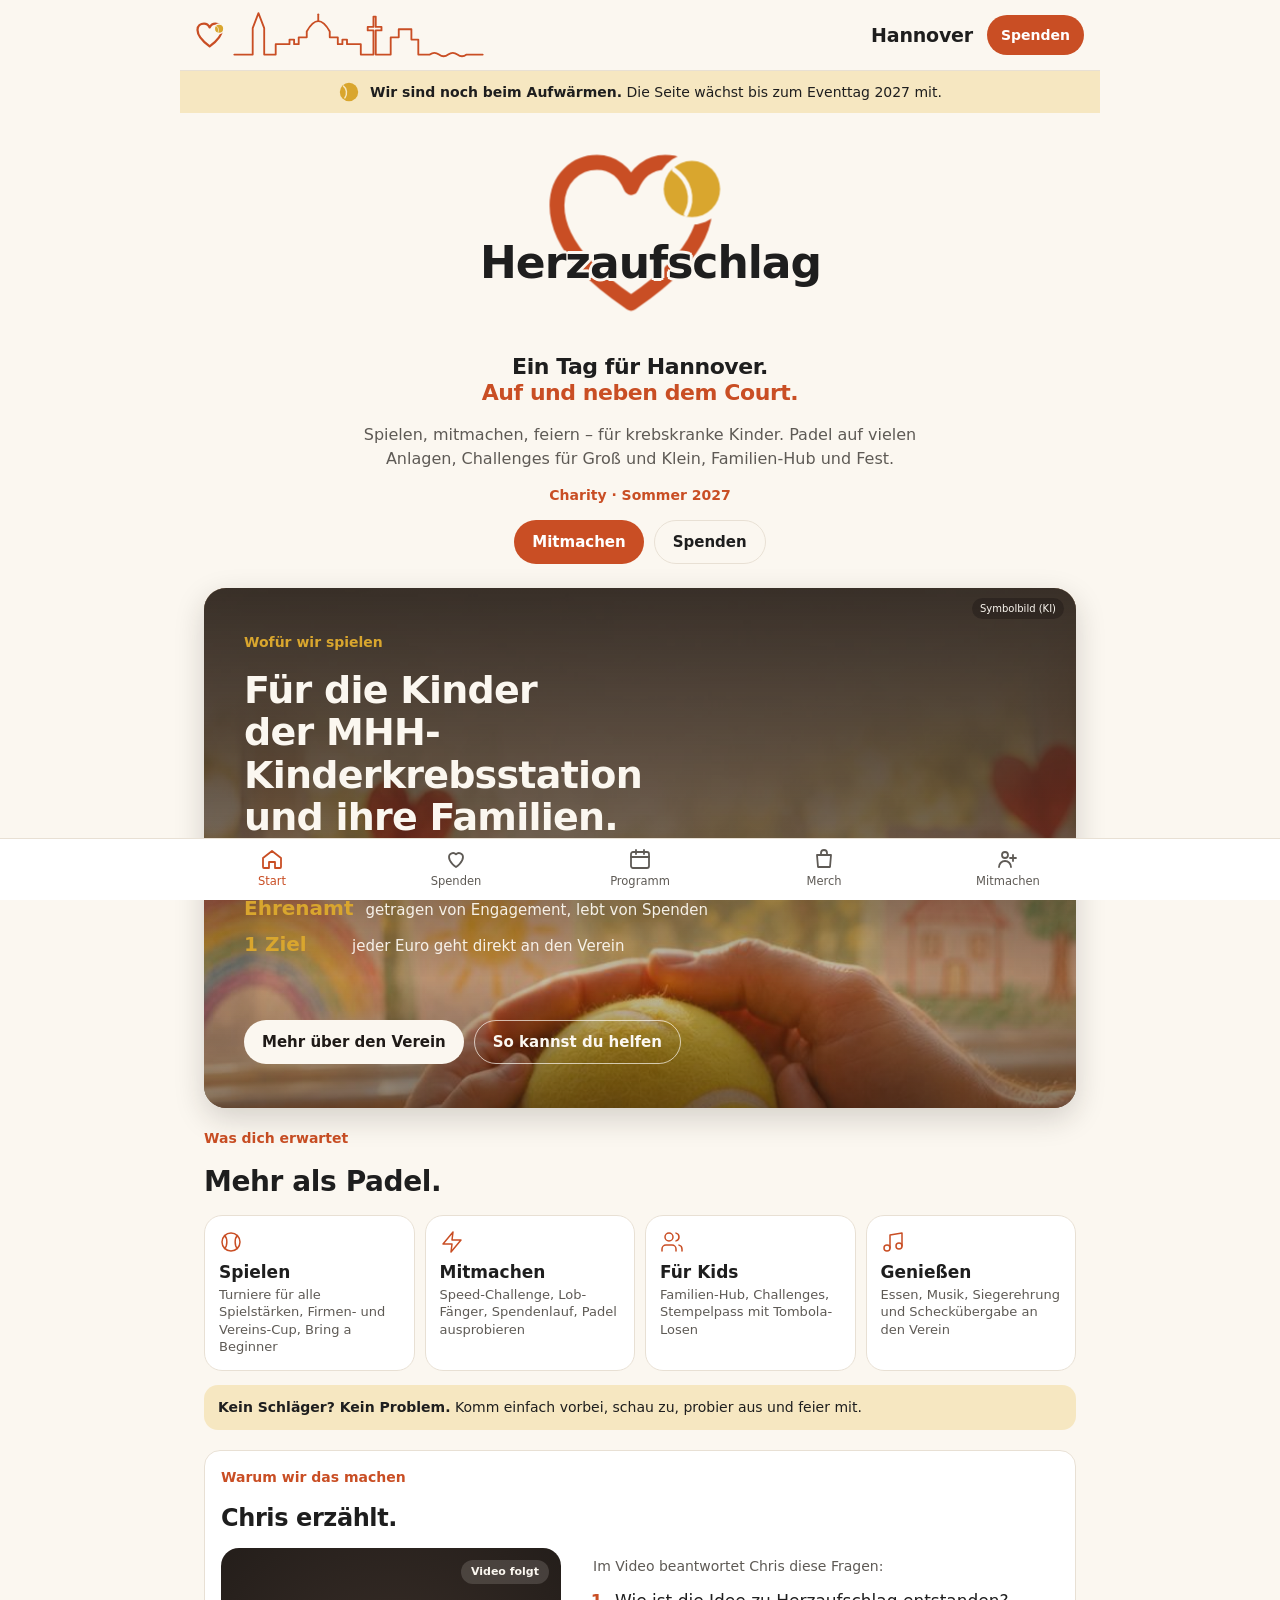
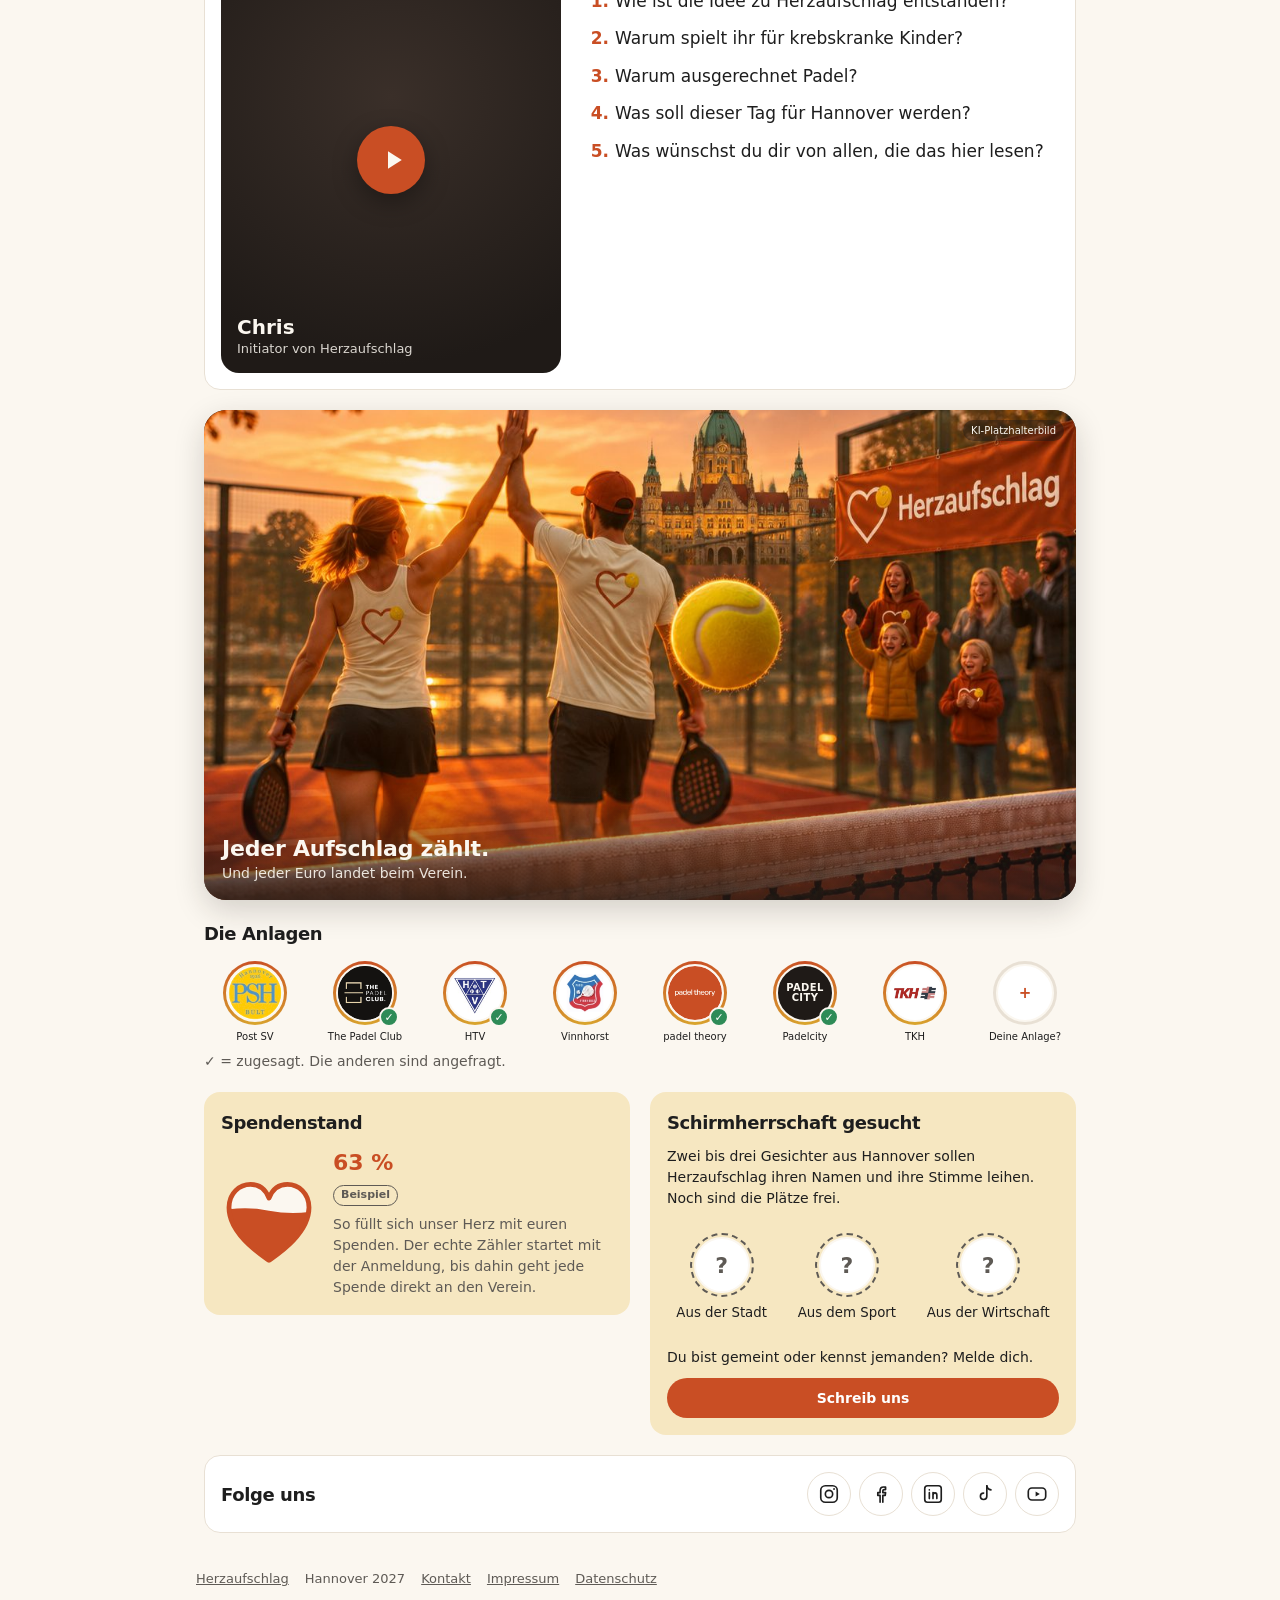
==== hannover/index.html @ 245aab9e "Design-Feinschliff: Icons statt Emojis, ruhigere Bewegung, Schrift - Emojis in Karten, Listen, Chall" ====
<!DOCTYPE html>
<html lang="de">
<head>
<meta charset="utf-8">
<meta name="robots" content="noindex, nofollow">
<meta name="viewport" content="width=device-width, initial-scale=1">
<title>Herzaufschlag Hannover 2027</title>
<meta name="description" content="Herzaufschlag: Ein Tag für Hannover. Auf und neben dem Court. Spielen, mitmachen, feiern für den Verein für krebskranke Kinder Hannover.">
<link rel="icon" href="../assets/logo.svg" type="image/svg+xml">
<link rel="manifest" href="/manifest.json">
<link rel="apple-touch-icon" href="/assets/icons/apple-touch-icon.png">
<meta name="theme-color" content="#C94E24">
<meta name="apple-mobile-web-app-capable" content="yes">
<meta name="mobile-web-app-capable" content="yes">
<meta name="apple-mobile-web-app-title" content="Herzaufschlag">
<meta name="apple-mobile-web-app-status-bar-style" content="default">
<meta property="og:type" content="website">
<meta property="og:site_name" content="Herzaufschlag">
<meta property="og:title" content="Herzaufschlag Hannover 2027">
<meta property="og:description" content="Ein Tag für Hannover. Auf und neben dem Court. Padel, Mitmach-Challenges, Familienprogramm und Fest für den Verein für krebskranke Kinder Hannover.">
<meta property="og:url" content="http://herzaufschlag.de/hannover/">
<meta property="og:image" content="http://herzaufschlag.de/assets/og-image.png">
<meta property="og:image:width" content="1200">
<meta property="og:image:height" content="630">
<meta property="og:locale" content="de_DE">
<meta name="twitter:card" content="summary_large_image">
<link rel="stylesheet" href="../assets/style.css?v=202611151402">
</head>
<body>
<svg width="0" height="0" style="position:absolute" aria-hidden="true"><defs><symbol id="i-ball" viewBox="0 0 24 24" fill="none" stroke="currentColor" stroke-width="1.5" stroke-linecap="round" stroke-linejoin="round"><circle cx="12" cy="12" r="9"/><path d="M5.6 5.6c3 2.6 3 10.2 0 12.8M18.4 5.6c-3 2.6-3 10.2 0 12.8"/></symbol><symbol id="i-zap" viewBox="0 0 24 24" fill="none" stroke="currentColor" stroke-width="1.5" stroke-linecap="round" stroke-linejoin="round"><path d="M13 2 3 14h9l-1 8 10-12h-9l1-8z"/></symbol><symbol id="i-users" viewBox="0 0 24 24" fill="none" stroke="currentColor" stroke-width="1.5" stroke-linecap="round" stroke-linejoin="round"><path d="M16 21v-2a4 4 0 0 0-4-4H6a4 4 0 0 0-4 4v2"/><circle cx="9" cy="7" r="4"/><path d="M22 21v-2a4 4 0 0 0-3-3.87M16 3.13a4 4 0 0 1 0 7.75"/></symbol><symbol id="i-music" viewBox="0 0 24 24" fill="none" stroke="currentColor" stroke-width="1.5" stroke-linecap="round" stroke-linejoin="round"><path d="M9 18V5l12-2v13"/><circle cx="6" cy="18" r="3"/><circle cx="18" cy="16" r="3"/></symbol><symbol id="i-heart" viewBox="0 0 24 24" fill="none" stroke="currentColor" stroke-width="1.5" stroke-linecap="round" stroke-linejoin="round"><path d="M19 14c1.49-1.46 3-3.21 3-5.5A5.5 5.5 0 0 0 16.5 3c-1.76 0-3 .5-4.5 2-1.5-1.5-2.74-2-4.5-2A5.5 5.5 0 0 0 2 8.5c0 2.3 1.5 4.05 3 5.5l7 7Z"/></symbol><symbol id="i-trophy" viewBox="0 0 24 24" fill="none" stroke="currentColor" stroke-width="1.5" stroke-linecap="round" stroke-linejoin="round"><path d="M6 9H4.5a2.5 2.5 0 0 1 0-5H6M18 9h1.5a2.5 2.5 0 0 0 0-5H18M4 22h16M10 14.66V17c0 .55-.47.98-.97 1.21C7.85 18.75 7 20.24 7 22M14 14.66V17c0 .55.47.98.97 1.21C16.15 18.75 17 20.24 17 22M18 2H6v7a6 6 0 0 0 12 0V2Z"/></symbol><symbol id="i-activity" viewBox="0 0 24 24" fill="none" stroke="currentColor" stroke-width="1.5" stroke-linecap="round" stroke-linejoin="round"><path d="M22 12h-4l-3 9L9 3l-3 9H2"/></symbol><symbol id="i-home" viewBox="0 0 24 24" fill="none" stroke="currentColor" stroke-width="1.5" stroke-linecap="round" stroke-linejoin="round"><path d="M3 9l9-7 9 7v11a2 2 0 0 1-2 2H5a2 2 0 0 1-2-2z"/><path d="M9 22V12h6v10"/></symbol><symbol id="i-gift" viewBox="0 0 24 24" fill="none" stroke="currentColor" stroke-width="1.5" stroke-linecap="round" stroke-linejoin="round"><rect x="3" y="8" width="18" height="4" rx="1"/><path d="M12 8v13M19 12v7a2 2 0 0 1-2 2H7a2 2 0 0 1-2-2v-7M7.5 8a2.5 2.5 0 0 1 0-5C10 3 12 8 12 8s2-5 4.5-5a2.5 2.5 0 0 1 0 5"/></symbol><symbol id="i-megaphone" viewBox="0 0 24 24" fill="none" stroke="currentColor" stroke-width="1.5" stroke-linecap="round" stroke-linejoin="round"><path d="m3 11 18-5v12L3 14v-3z"/><path d="M11.6 16.8a3 3 0 1 1-5.8-1.6"/></symbol><symbol id="i-egg" viewBox="0 0 24 24" fill="none" stroke="currentColor" stroke-width="1.5" stroke-linecap="round" stroke-linejoin="round"><path d="M12 22c6.23-.05 7.87-5.57 7.5-10-.36-4.34-3.95-9.96-7.5-10-3.55.04-7.14 5.66-7.5 10-.37 4.43 1.27 9.95 7.5 10z"/></symbol><symbol id="i-wall" viewBox="0 0 24 24" fill="none" stroke="currentColor" stroke-width="1.5" stroke-linecap="round" stroke-linejoin="round"><rect x="3" y="4" width="18" height="16" rx="2"/><path d="M3 9.33h18M3 14.67h18M9 4v5.33M15 9.33v5.34M9 14.67V20"/></symbol><symbol id="i-target" viewBox="0 0 24 24" fill="none" stroke="currentColor" stroke-width="1.5" stroke-linecap="round" stroke-linejoin="round"><circle cx="12" cy="12" r="9"/><circle cx="12" cy="12" r="5"/><circle cx="12" cy="12" r="1"/></symbol><symbol id="i-can" viewBox="0 0 24 24" fill="none" stroke="currentColor" stroke-width="1.5" stroke-linecap="round" stroke-linejoin="round"><ellipse cx="12" cy="5" rx="7" ry="2.5"/><path d="M5 5v14c0 1.38 3.13 2.5 7 2.5s7-1.12 7-2.5V5"/></symbol><symbol id="i-timer" viewBox="0 0 24 24" fill="none" stroke="currentColor" stroke-width="1.5" stroke-linecap="round" stroke-linejoin="round"><path d="M10 2h4M12 14l3-3"/><circle cx="12" cy="14" r="8"/></symbol><symbol id="i-pencil" viewBox="0 0 24 24" fill="none" stroke="currentColor" stroke-width="1.5" stroke-linecap="round" stroke-linejoin="round"><path d="M17 3a2.85 2.83 0 1 1 4 4L7.5 20.5 2 22l1.5-5.5Z"/></symbol></defs></svg>
<div class="app with-tabs">
  <header class="top">
    <a class="brand city-a" href="../" aria-label="Hannover, alle Städte"><img src="../assets/logo.svg" width="30" height="27" alt=""><svg class="skyline" viewBox="0 0 220 40" aria-hidden="true"><path class="sk-line" pathLength="1" d="M2 37 H18 V14 L23 1 L28 14 V37 H38 V28 H50 V24 H54 V28 H58 V22 H65 V17 Q75 -1 85 17 V22 H92 V28 H96 V24 H100 V28 H112 V37 H123 V16 H118 V13 H123 V4 H125 V13 H130 V16 H125 V37 H138 V22 H145 V15 H156 V24 H162 V37 H172 Q176 34 180 37 T188 37 T196 37 T204 37 H218"/><path class="sk-line sk-lantern" pathLength="1" d="M75 8 V2"/></svg></a>
    <span class="city-name" aria-hidden="true">Hannover</span>
    <a class="btn btn-primary btn-sm" href="#spenden">Spenden</a>
  </header>
  <div class="notice" role="status">
    <svg viewBox="0 0 24 24" aria-hidden="true"><circle cx="12" cy="12" r="10" fill="var(--gold)"/><path d="M6 5.5c3.5 2.5 4.5 8.5 1.5 13" fill="none" stroke="var(--gold-soft)" stroke-width="1.6" stroke-linecap="round"/></svg>
    <span><b>Wir sind noch beim Aufwärmen.</b> Die Seite wächst bis zum Eventtag 2027 mit.</span>
  </div>

  <main>
    <!-- START -->
    <section class="view" id="view-start" aria-labelledby="h-start">
      <div class="hero">
        <div class="logo" role="img" aria-label="Herzaufschlag Logo">
          <svg width="150" height="132" viewBox="0 0 132 116" aria-hidden="true" class="mark"><defs><mask id="hah" maskUnits="userSpaceOnUse" x="-20" y="-20" width="180" height="160"><rect x="-20" y="-20" width="180" height="160" fill="white"/><circle cx="101" cy="27" r="24" fill="black"/></mask><mask id="hab" maskUnits="userSpaceOnUse" x="-20" y="-20" width="180" height="160"><rect x="-20" y="-20" width="180" height="160" fill="white"/><path d="M89 14 C 99 21, 103 33, 97 44" fill="none" stroke="black" stroke-width="3" stroke-linecap="round"/></mask></defs><g class="hz-heart"><path d="M60 104 C 47 95, 10 70, 10 38 C 10 20, 23 9, 37 9 C 48 9, 56 16, 60 26 C 64 16, 72 9, 83 9 C 97 9, 110 20, 110 38 C 110 70, 73 95, 60 104 Z" fill="none" stroke="var(--heart)" stroke-width="10" stroke-linejoin="round" mask="url(#hah)"/></g><g class="hz-ball"><circle cx="101" cy="27" r="19" fill="var(--gold)" mask="url(#hab)"/></g></svg>
          <h1 class="word" id="h-start">Herzaufschlag</h1>
        </div>
        <p class="claim">Ein Tag für Hannover.<br><span>Auf und neben dem Court.</span></p>
        <p class="muted">Spielen, mitmachen, feiern – für krebskranke Kinder. Padel auf vielen Anlagen, Challenges für Groß und Klein, Familien-Hub und Fest.</p>
        <p class="tagline">Charity · Sommer 2027</p>
        <div class="actions">
          <a class="btn btn-primary" href="#mitmachen">Mitmachen</a>
          <a class="btn btn-ghost" href="#spenden">Spenden</a>
        </div>
      </div>

      <section class="mission zoom-photo" aria-labelledby="h-mission">
        <div class="zoom-frame"><img src="../assets/hero/mission.jpg" alt="" loading="lazy" decoding="async"></div>
        <div class="mission-in">
          <p class="eyebrow">Wofür wir spielen</p>
          <h2 id="h-mission">Für die Kinder der MHH-Kinderkrebsstation und ihre Familien.</h2>
          <ul class="mission-facts">
            <li><b>1984</b><span>von betroffenen Eltern gegründet</span></li>
            <li><b>Ehrenamt</b><span>getragen von Engagement, lebt von Spenden</span></li>
            <li><b>1 Ziel</b><span>jeder Euro geht direkt an den Verein</span></li>
          </ul>
          <div class="actions left">
            <a class="btn btn-light" href="#partner">Mehr über den Verein</a>
            <a class="btn btn-outline-light" href="#spenden">So kannst du helfen</a>
          </div>
        </div>
        <small class="ki-hint">Symbolbild (KI)</small>
      </section>

      <section class="pillars" aria-labelledby="h-pillars">
        <p class="eyebrow">Was dich erwartet</p>
        <h2 id="h-pillars">Mehr als Padel.</h2>
        <div class="pillar-grid">
          <a class="pillar" href="#programm"><span class="p-ico"><svg class="ico" aria-hidden="true"><use href="#i-ball"/></svg></span><b>Spielen</b><small>Turniere für alle Spielstärken, Firmen- und Vereins-Cup, Bring a Beginner</small></a>
          <a class="pillar" href="#programm"><span class="p-ico"><svg class="ico" aria-hidden="true"><use href="#i-zap"/></svg></span><b>Mitmachen</b><small>Speed-Challenge, Lob-Fänger, Spendenlauf, Padel ausprobieren</small></a>
          <a class="pillar" href="#programm"><span class="p-ico"><svg class="ico" aria-hidden="true"><use href="#i-users"/></svg></span><b>Für Kids</b><small>Familien-Hub, Challenges, Stempelpass mit Tombola-Losen</small></a>
          <a class="pillar" href="#programm"><span class="p-ico"><svg class="ico" aria-hidden="true"><use href="#i-music"/></svg></span><b>Genießen</b><small>Essen, Musik, Siegerehrung und Scheckübergabe an den Verein</small></a>
        </div>
        <p class="no-racket"><b>Kein Schläger? Kein Problem.</b> Komm einfach vorbei, schau zu, probier aus und feier mit.</p>
      </section>

      <section class="interview card wide" aria-labelledby="h-why">
        <p class="eyebrow">Warum wir das machen</p>
        <h2 id="h-why">Chris erzählt.</h2>
        <div class="iv-video" role="img" aria-label="Video folgt">
          <span class="iv-play" aria-hidden="true"><svg viewBox="0 0 24 24"><path d="M8 5v14l11-7z" fill="currentColor"/></svg></span>
          <span class="iv-soon">Video folgt</span>
          <span class="iv-name"><b>Chris</b><small>Initiator von Herzaufschlag</small></span>
        </div>
        <p class="small muted">Im Video beantwortet Chris diese Fragen:</p>
        <ol class="iv-q">
          <li>Wie ist die Idee zu Herzaufschlag entstanden?</li>
          <li>Warum spielt ihr für krebskranke Kinder?</li>
          <li>Warum ausgerechnet Padel?</li>
          <li>Was soll dieser Tag für Hannover werden?</li>
          <li>Was wünschst du dir von allen, die das hier lesen?</li>
        </ol>
      </section>

      <figure class="zoom-photo" aria-label="Stimmungsbild Padel bei Sonnenuntergang">
        <div class="zoom-frame"><img src="../assets/hero/court-v2.jpg" alt="Zwei Padel-Spieler in Herzaufschlag-Shirts klatschen sich vor dem Neuen Rathaus ab, Familien jubeln am Herzaufschlag-Banner" width="1168" height="880" loading="lazy" decoding="async"></div>
        <figcaption><b>Jeder Aufschlag zählt.</b><span>Und jeder Euro landet beim Verein.</span></figcaption>
        <small class="ki-hint">KI-Platzhalterbild</small>
      </figure>

      <div>
        <h3 style="margin-bottom:10px">Die Anlagen</h3>
        <div class="stories" aria-label="Anlagen">
          <a class="story" href="#programm"><span class="ring"><span class="logo-in"><img src="../assets/partner/post-sv.png" alt="Post SV"></span></span><small>Post SV</small></a>
          <a class="story ok" href="#programm"><span class="ring"><span class="logo-in dark"><img src="../assets/partner/the-padel-club-rund.png" alt="The Padel Club"></span><span class="ok-badge" aria-label="zugesagt">✓</span></span><small>The Padel Club</small></a>
          <a class="story ok" href="#programm"><span class="ring"><span class="logo-in"><img src="../assets/partner/htv-rund.png" alt="HTV"></span><span class="ok-badge" aria-label="zugesagt">✓</span></span><small>HTV</small></a>
          <a class="story" href="#programm"><span class="ring"><span class="logo-in"><img src="../assets/partner/padel-vinnhorst-rund.png" alt="Padel Vinnhorst"></span></span><small>Vinnhorst</small></a>
          <a class="story ok" href="#programm"><span class="ring"><span class="logo-in"><img src="../assets/partner/padel-theory-rund.png" alt="padel theory"></span><span class="ok-badge" aria-label="zugesagt">✓</span></span><small>padel theory</small></a>
          <a class="story ok" href="#programm"><span class="ring"><span class="logo-in pc"><span>Padel<br>city</span></span><span class="ok-badge" aria-label="zugesagt">✓</span></span><small>Padelcity</small></a>
          <a class="story" href="#programm"><span class="ring"><span class="logo-in"><img src="../assets/partner/tkh-rund.png" alt="TKH"></span></span><small>TKH</small></a>
          <a class="story" href="#mitmachen"><span class="ring add"><span>+</span></span><small>Deine Anlage?</small></a>
        </div>
        <p class="small muted">✓ = zugesagt. Die anderen sind angefragt.</p>
      </div>

      <div class="card gold">
        <h3>Spendenstand</h3>
        <div class="barometer" id="spendenherz" data-pct="0" data-preview="true">
          <svg viewBox="0 0 120 112" aria-hidden="true"><defs><clipPath id="bmclip"><path d="M60 104 C 47 95, 10 70, 10 38 C 10 20, 23 9, 37 9 C 48 9, 56 16, 60 26 C 64 16, 72 9, 83 9 C 97 9, 110 20, 110 38 C 110 70, 73 95, 60 104 Z"/></clipPath></defs>
            <g clip-path="url(#bmclip)"><rect class="bm-bg" x="0" y="0" width="120" height="112"/><g class="bm-liquid" transform="translate(0,118)"><path class="bm-wave" d="M-120 6 Q -90 0 -60 6 T 0 6 T 60 6 T 120 6 T 180 6 T 240 6 V 140 H -120 Z"/></g></g>
            <path d="M60 104 C 47 95, 10 70, 10 38 C 10 20, 23 9, 37 9 C 48 9, 56 16, 60 26 C 64 16, 72 9, 83 9 C 97 9, 110 20, 110 38 C 110 70, 73 95, 60 104 Z" fill="none" stroke="var(--heart)" stroke-width="6" stroke-linejoin="round"/></svg>
          <div class="bm-text"><b class="bm-pct">Vorschau</b><small class="bm-tag">Beispiel</small><span class="small muted">So füllt sich unser Herz mit euren Spenden. Der echte Zähler startet mit der Anmeldung, bis dahin geht jede Spende direkt an den Verein.</span></div>
        </div>
      </div>

      <div class="card gold patrons">
        <h3>Schirmherrschaft gesucht</h3>
        <p class="small">Zwei bis drei Gesichter aus Hannover sollen Herzaufschlag ihren Namen und ihre Stimme leihen. Noch sind die Plätze frei.</p>
        <div class="patron-row">
          <div class="patron"><span class="ring"><span>?</span></span><small>Aus der Stadt</small></div>
          <div class="patron"><span class="ring"><span>?</span></span><small>Aus dem Sport</small></div>
          <div class="patron"><span class="ring"><span>?</span></span><small>Aus der Wirtschaft</small></div>
        </div>
        <p class="small">Du bist gemeint oder kennst jemanden? Melde dich.</p>
        <a class="btn btn-primary btn-sm" href="mailto:info@herzaufschlag.de?subject=Schirmherrschaft%20Herzaufschlag">Schreib uns</a>
      </div>

      <div class="card wide follow">
        <h3>Folge uns</h3>
        <div class="social icons"><a href="#" data-soon="Instagram" aria-label="Instagram (folgt)" title="Instagram – folgt bald"><svg viewBox="0 0 24 24" fill="none" stroke="currentColor" stroke-width="1.8" stroke-linecap="round" stroke-linejoin="round" aria-hidden="true"><rect x="3" y="3" width="18" height="18" rx="5"/><circle cx="12" cy="12" r="4"/><circle cx="17.5" cy="6.5" r="1" fill="currentColor" stroke="none"/></svg></a><a href="#" data-soon="Facebook" aria-label="Facebook (folgt)" title="Facebook – folgt bald"><svg viewBox="0 0 24 24" fill="none" stroke="currentColor" stroke-width="1.8" stroke-linecap="round" stroke-linejoin="round" aria-hidden="true"><path d="M14 21v-7.5h2.6l.4-3H14V8.7c0-.9.3-1.5 1.6-1.5H17V4.5c-.3 0-1.2-.1-2.3-.1-2.3 0-3.7 1.4-3.7 3.9v2.2H8.5v3H11V21"/></svg></a><a href="#" data-soon="LinkedIn" aria-label="LinkedIn (folgt)" title="LinkedIn – folgt bald"><svg viewBox="0 0 24 24" fill="none" stroke="currentColor" stroke-width="1.8" stroke-linecap="round" stroke-linejoin="round" aria-hidden="true"><rect x="3" y="3" width="18" height="18" rx="3"/><path d="M8 10.5V17M8 7.5v.01M12 17v-3.6c0-1.7 1-2.6 2.2-2.6s2 .9 2 2.6V17M12 10.5V17"/></svg></a><a href="#" data-soon="TikTok" aria-label="TikTok (folgt)" title="TikTok – folgt bald"><svg viewBox="0 0 24 24" fill="none" stroke="currentColor" stroke-width="1.8" stroke-linecap="round" stroke-linejoin="round" aria-hidden="true"><path d="M14 3v11.5a3.5 3.5 0 1 1-3.5-3.5"/><path d="M14 3c.4 2.6 2 4.2 4.5 4.5"/></svg></a><a href="#" data-soon="YouTube" aria-label="YouTube (folgt)" title="YouTube – folgt bald"><svg viewBox="0 0 24 24" fill="none" stroke="currentColor" stroke-width="1.8" stroke-linecap="round" stroke-linejoin="round" aria-hidden="true"><rect x="2.5" y="5.5" width="19" height="13" rx="4"/><path d="M10.5 9.3v5.4l4.6-2.7z" fill="currentColor" stroke="none"/></svg></a></div>
      </div>
    </section>

    <!-- SPENDEN -->
    <section class="view" id="view-spenden" aria-labelledby="h-spenden">
      <h2 id="h-spenden">Spenden</h2>
      <div class="card accent">
        <h3>Direkt an den Verein</h3>
        <p>Deine Spende geht ohne Umweg an den Verein für krebskranke Kinder Hannover. Die Spendenquittung stellt der Verein aus.</p>
        <div class="amounts" role="group" aria-label="Betrag wählen">
          <button type="button" class="amt" aria-pressed="false">10 €</button>
          <button type="button" class="amt" aria-pressed="true">20 €</button>
          <button type="button" class="amt" aria-pressed="false">50 €</button>
          <button type="button" class="amt" aria-pressed="false">100 €</button>
          <button type="button" class="amt other" aria-pressed="false">Anderer Betrag</button>
        </div>
        <input class="amt-input" id="amt-other" type="number" inputmode="numeric" min="1" placeholder="Betrag in €" hidden>
        <span class="btn btn-primary btn-disabled" aria-disabled="true" style="align-self:flex-start">Spenden startet bald</span>
        <p class="note">Wir stimmen den Spendenweg gerade mit dem Verein ab. Sobald es losgeht, kannst du hier direkt spenden.</p>
      </div>
      <div class="card herzwand-card">
        <div class="hw-head"><h3>Die Herzwand</h3><small class="bm-tag">Vorschau mit Beispielen</small></div>
        <p class="small">Jede Spende wird ein Herz. Wer mag, zeigt seinen Namen und einen Gruß. Ohne Beträge, ohne Rangliste.</p>
        <p class="hw-ticker" aria-live="polite"><span id="hw-tick">Gerade eben: Dieter F. 🎾 Für die Kids! 💪</span></p>
        <div class="hw-wall" id="hw-wall" role="list" aria-label="Herzwand"></div>
        <p class="hw-detail" id="hw-detail">Tipp ein Herz an.</p>

        <details class="hw-try">
          <summary>So erscheinst du auf der Herzwand</summary>
          <div class="hw-form">
            <label class="hw-switch"><input type="checkbox" id="hw-show"> Meinen Namen zeigen</label>
            <div class="hw-row" id="hw-name-row" hidden><label for="hw-name">Vorname und Initial</label><input id="hw-name" maxlength="20" placeholder="z. B. Dieter F."></div>
            <div class="hw-row"><span class="hw-lbl">Gruß</span><div class="hw-chips" id="hw-msgs"></div></div>
            <div class="hw-row" id="hw-ort-row" hidden><label for="hw-ort">Stadtteil</label><select id="hw-ort"></select></div>
            <div class="hw-row"><span class="hw-lbl">Emoji</span><div class="hw-chips" id="hw-emos"></div></div>
            <div class="hw-preview"><span class="hw-heart big">❤</span><span id="hw-prev">Anonym ❤️</span></div>
            <p class="note">Nur zur Ansicht: Gespeichert wird hier nichts. Später wählst du das direkt beim Spenden.</p>
          </div>
        </details>
      </div>

      <div class="card">
        <h3>Weitere Wege zu helfen</h3>
        <ul class="list">
          <li class="row"><span class="dot">€</span><div><b>Startgeld</b><p class="muted small">Wer mitspielt, unterstützt mit dem Startgeld den Verein.</p></div></li>
          <li class="row"><span class="dot"><svg class="ico" aria-hidden="true"><use href="#i-heart"/></svg></span><div><b>Vor Ort spenden</b><p class="muted small">Spendenboxen auf allen Anlagen, Tombola und Versteigerung.</p></div></li>
          <li class="row"><span class="dot">M</span><div><b>Merch kaufen</b><p class="muted small">Der Erlös aus Shirts, Bällen und Tassen geht an den Verein.</p></div></li>
          <li class="row"><span class="dot">S</span><div><b>Sponsor werden</b><p class="muted small">Für Unternehmen: Court-Patenschaft, Firmen-Cup, Logo auf Shirts.</p></div></li>
        </ul>
        <div class="actions left">
          <a class="btn btn-ghost" href="#merch">Zum Merch</a>
          <a class="btn btn-ghost" href="#mitmachen">Sponsor werden</a>
        </div>
      </div>
    </section>

    <!-- PROGRAMM -->
    <section class="view" id="view-programm" aria-labelledby="h-programm">
      <h2 id="h-programm">Programm</h2>
      <p class="muted">Datum und Uhrzeiten folgen. Die Formate sind Beispiele, bis die Anlagen zugesagt haben.</p>
      <div class="card wide">
        <h3>Anlagen und Anfahrt</h3>
        <p class="muted small">Tippen startet die Route ab deinem Standort.</p>
        <div>
          <div class="venue"><div><div class="v-head"><b>Post SV</b><img class="v-logo round" src="../assets/partner/post-sv.png" alt="Logo Post SV Hannover" width="44" height="44" loading="lazy"></div><p class="muted small">Postsportverein Hannover · geplante Event-Zentrale · angefragt</p><span class="addr">Bischofsholer Damm 117, 30173 Hannover</span><div class="chips"><span class="chip ex">Familien-Hub</span><span class="chip ex">Americano</span></div>
            <div class="nav-btns"><a class="btn btn-sm btn-ghost" target="_blank" rel="noopener" href="https://www.google.com/maps/dir/?api=1&amp;destination=Bischofsholer%20Damm%20117%2C%2030173%20Hannover">Google Maps</a><a class="btn btn-sm btn-ghost" target="_blank" rel="noopener" href="https://maps.apple.com/?daddr=Bischofsholer%20Damm%20117%2C%2030173%20Hannover">Apple Karten</a><a class="btn btn-sm btn-ghost" target="_blank" rel="noopener" href="https://www.google.com/maps/dir/?api=1&amp;destination=Bischofsholer%20Damm%20117%2C%2030173%20Hannover&amp;travelmode=transit">Bus &amp; Bahn</a></div></div></div>
          <div class="venue"><div><div class="v-head"><b>The Padel Club Hannover</b><img class="v-logo" src="../assets/partner/the-padel-club.png" alt="Logo The Padel Club" width="72" height="42" loading="lazy"></div><p class="muted small">Isernhagen · <span class="ok-text">zugesagt ✓</span></p><span class="addr">Berliner Str. 5, 30916 Isernhagen</span><div class="chips"><span class="chip ex">Firmen-Cup</span></div>
            <div class="nav-btns"><a class="btn btn-sm btn-ghost" target="_blank" rel="noopener" href="https://www.google.com/maps/dir/?api=1&amp;destination=Berliner%20Str.%205%2C%2030916%20Isernhagen">Google Maps</a><a class="btn btn-sm btn-ghost" target="_blank" rel="noopener" href="https://maps.apple.com/?daddr=Berliner%20Str.%205%2C%2030916%20Isernhagen">Apple Karten</a><a class="btn btn-sm btn-ghost" target="_blank" rel="noopener" href="https://www.google.com/maps/dir/?api=1&amp;destination=Berliner%20Str.%205%2C%2030916%20Isernhagen&amp;travelmode=transit">Bus &amp; Bahn</a></div></div></div>
          <div class="venue"><div><div class="v-head"><b>HTV Hannover</b><img class="v-logo" src="../assets/partner/htv.png" alt="Logo HTV Hannover" width="42" height="42" loading="lazy"></div><p class="muted small">Bezirkssportanlage Süd · <span class="ok-text">zugesagt ✓</span></p><span class="addr">Bonner Str. 12, 30173 Hannover</span><div class="chips"><span class="chip ex">One Point Challenge</span></div>
            <div class="nav-btns"><a class="btn btn-sm btn-ghost" target="_blank" rel="noopener" href="https://www.google.com/maps/dir/?api=1&amp;destination=Bonner%20Str.%2012%2C%2030173%20Hannover">Google Maps</a><a class="btn btn-sm btn-ghost" target="_blank" rel="noopener" href="https://maps.apple.com/?daddr=Bonner%20Str.%2012%2C%2030173%20Hannover">Apple Karten</a><a class="btn btn-sm btn-ghost" target="_blank" rel="noopener" href="https://www.google.com/maps/dir/?api=1&amp;destination=Bonner%20Str.%2012%2C%2030173%20Hannover&amp;travelmode=transit">Bus &amp; Bahn</a></div></div></div>
          <div class="venue"><div><div class="v-head"><b>Padel Vinnhorst</b><img class="v-logo" src="../assets/partner/padel-vinnhorst.png" alt="Logo Padel Vinnhorst" width="42" height="42" loading="lazy"></div><p class="muted small">Hannover-Vinnhorst · angefragt</p><span class="addr">Grashöfe 27, 30419 Hannover</span><div class="chips"><span class="chip ex">Bring a Beginner</span></div>
            <div class="nav-btns"><a class="btn btn-sm btn-ghost" target="_blank" rel="noopener" href="https://www.google.com/maps/dir/?api=1&amp;destination=Grash%C3%B6fe%2027%2C%2030419%20Hannover">Google Maps</a><a class="btn btn-sm btn-ghost" target="_blank" rel="noopener" href="https://maps.apple.com/?daddr=Grash%C3%B6fe%2027%2C%2030419%20Hannover">Apple Karten</a><a class="btn btn-sm btn-ghost" target="_blank" rel="noopener" href="https://www.google.com/maps/dir/?api=1&amp;destination=Grash%C3%B6fe%2027%2C%2030419%20Hannover&amp;travelmode=transit">Bus &amp; Bahn</a></div></div></div>
          <div class="venue"><div><div class="v-head"><b>padel theory</b><img class="v-logo" src="../assets/partner/padel-theory.png" alt="Logo padel theory" width="72" height="42" loading="lazy"></div><p class="muted small">Garbsen · 12 Min. ab Hannover City · <span class="ok-text">zugesagt ✓</span></p><span class="addr">Rostocker Straße 2-6, 30823 Garbsen</span><div class="chips"><span class="chip ex">Marathon-Court</span><span class="chip ex">Challenge the Pro</span></div>
            <div class="nav-btns"><a class="btn btn-sm btn-ghost" target="_blank" rel="noopener" href="https://www.google.com/maps/dir/?api=1&amp;destination=Rostocker%20Stra%C3%9Fe%202-6%2C%2030823%20Garbsen">Google Maps</a><a class="btn btn-sm btn-ghost" target="_blank" rel="noopener" href="https://maps.apple.com/?daddr=Rostocker%20Stra%C3%9Fe%202-6%2C%2030823%20Garbsen">Apple Karten</a><a class="btn btn-sm btn-ghost" target="_blank" rel="noopener" href="https://www.google.com/maps/dir/?api=1&amp;destination=Rostocker%20Stra%C3%9Fe%202-6%2C%2030823%20Garbsen&amp;travelmode=transit">Bus &amp; Bahn</a></div></div></div>
          <div class="venue"><div><div class="v-head"><b>Padelcity</b><span class="v-logo pc-mini">PC</span></div><p class="muted small">Neuer Standort · <span class="ok-text">zugesagt ✓</span> sobald die Anlage öffnen darf</p><span class="addr">Adresse folgt</span><div class="chips"><span class="chip ex">Format folgt</span></div></div></div>
          <div class="venue"><div><div class="v-head"><b>TKH</b><img class="v-logo" src="../assets/partner/tkh.png" alt="Logo Turn-Klubb zu Hannover" width="72" height="42" loading="lazy"></div><p class="muted small">Turn-Klubb zu Hannover · Sportplatz Hasenheide · 2 Courts, Anlage wird modernisiert · angefragt</p><span class="addr">Tiergartenstraße 23, 30559 Hannover</span><div class="chips"><span class="chip ex">Format folgt</span></div>
            <div class="nav-btns"><a class="btn btn-sm btn-ghost" target="_blank" rel="noopener" href="https://www.google.com/maps/dir/?api=1&amp;destination=Tiergartenstra%C3%9Fe%2023%2C%2030559%20Hannover">Google Maps</a><a class="btn btn-sm btn-ghost" target="_blank" rel="noopener" href="https://maps.apple.com/?daddr=Tiergartenstra%C3%9Fe%2023%2C%2030559%20Hannover">Apple Karten</a><a class="btn btn-sm btn-ghost" target="_blank" rel="noopener" href="https://www.google.com/maps/dir/?api=1&amp;destination=Tiergartenstra%C3%9Fe%2023%2C%2030559%20Hannover&amp;travelmode=transit">Bus &amp; Bahn</a></div></div></div>
        </div>
      </div>
      <div class="card accent">
        <h3>Firmen- und Vereins-Cup</h3>
        <p class="small">Eure Firma oder euer Verein tritt als Mannschaft an. Ein Vorschlag, die Details folgen.</p>
        <ul class="list">
          <li class="row"><span class="dot">4</span><div><b>Vier pro Team</b><p class="muted small">Zwei Doppel, die Partner wechseln im Team.</p></div></li>
          <li class="row"><span class="dot">∑</span><div><b>Teamwertung</b><p class="muted small">Jeder Punkt zählt für die Mannschaft.</p></div></li>
          <li class="row"><span class="dot">+</span><div><b>Bonuspunkte</b><p class="muted small">Für Einsteiger im Team, gemischte Teams, das beste Outfit und den lautesten Fanblock.</p></div></li>
          <li class="row"><span class="dot"><svg class="ico" aria-hidden="true"><use href="#i-heart"/></svg></span><div><b>Spenden-Joker</b><p class="muted small">Mit einer Extra-Spende dürft ihr einen Ballwechsel wiederholen.</p></div></li>
          <li class="row"><span class="dot"><svg class="ico" aria-hidden="true"><use href="#i-trophy"/></svg></span><div><b>Wanderpokal</b><p class="muted small">Dazu Preise für den besten Einsteiger und den besten Fanblock.</p></div></li>
        </ul>
        <a class="btn btn-primary btn-sm" href="#mitmachen">Team-Interesse melden</a>
      </div>
      <div class="card gold">
        <h3>Dein Stempelpass</h3>
        <p class="small">So sieht er aus: Für jede Station ein Stempel, am Ende gibt's eine Belohnung und Lose für die Tombola.</p>
        <div class="stamps" aria-label="Beispiel Stempelpass, 3 von 8 Stationen">
          <div class="stamp on">Kids-Padel</div><div class="stamp on">Hüpfburg</div><div class="stamp on">Putting</div><div class="stamp">Simulator</div>
          <div class="stamp">Basketball</div><div class="stamp">Spenden-wand</div><div class="stamp">Turnier</div><div class="stamp">Tombola</div>
        </div>
      </div>
      <div class="card accent wide">
        <h3>Kinder-Challenges</h3>
        <p class="small">Im Familien-Hub warten Stationen für alle Altersgruppen. Jede Station gibt einen Stempel, egal wie gut du bist. Mitmachen zählt!</p>
        <div class="challenges">
          <div><svg class="ico" aria-hidden="true"><use href="#i-ball"/></svg><b>Ball hochhalten</b><small>Wie oft schaffst du es? Rekordtafel für den ganzen Tag.</small></div>
          <div><svg class="ico" aria-hidden="true"><use href="#i-egg"/></svg><b>Eierlauf-Parcours</b><small>Den Ball auf dem Schläger durch den Parcours balancieren.</small></div>
          <div><svg class="ico" aria-hidden="true"><use href="#i-wall"/></svg><b>Ballwand</b><small>So viele Treffer wie möglich in 30 Sekunden.</small></div>
          <div><svg class="ico" aria-hidden="true"><use href="#i-target"/></svg><b>Zielwerfen</b><small>Eimer und Reifen, je weiter, desto mehr Punkte.</small></div>
          <div><svg class="ico" aria-hidden="true"><use href="#i-can"/></svg><b>Dosenwerfen</b><small>Der Klassiker, mit Padelbällen.</small></div>
          <div><svg class="ico" aria-hidden="true"><use href="#i-heart"/></svg><b>Volltreffer ins Herz</b><small>Triff durchs Herz und hol dir einen Extra-Stempel.</small></div>
          <div><svg class="ico" aria-hidden="true"><use href="#i-timer"/></svg><b>Ball-Staffel</b><small>Eltern gegen Kinder. Wer ist schneller?</small></div>
          <div><svg class="ico" aria-hidden="true"><use href="#i-users"/></svg><b>Kids gegen Profi</b><small>Drei Kinder gegen einen Trainer mit der schwachen Hand.</small></div>
          <div><svg class="ico" aria-hidden="true"><use href="#i-pencil"/></svg><b>Basteln</b><small>Bälle bemalen und Schläger-Anhänger zum Mitnehmen.</small></div>
        </div>
        <p class="note">Ideen. Welche Stationen es gibt, steht fest, sobald das Programm fertig ist.</p>
      </div>
    </section>

    <!-- MERCH -->
    <!-- PARTNER (Testversion) -->
    <section class="view" id="view-partner" aria-labelledby="h-partner">
      <a class="back" href="#start">← Zurück</a>
      <p class="note test-note"><b>Testversion.</b> Logo, Fotos und Antworten kommen erst nach Absprache und Freigabe durch den Verein.</p>
      <div class="partner-hero card wide">
        <div class="photo-ph"><span>Foto vom Verein oder der Station<br><small>nach Freigabe</small></span></div>
        <div class="partner-head">
          <div class="logo-ph">Logo<br>Verein</div>
          <div><p class="tagline" style="text-align:left">Unser Partner</p>
          <h2 id="h-partner">Verein für krebskranke Kinder Hannover e.V.</h2></div>
        </div>
        <p>Für ihn spielen wir. Der Verein wurde 1984 von betroffenen Eltern gegründet, arbeitet ehrenamtlich und finanziert sich ausschließlich über Spenden. Er unterstützt die Kinderkrebsstation der Medizinischen Hochschule Hannover und die Familien der Kinder.</p>
      </div>
      <div class="card gold">
        <h3>Was der Verein schon möglich gemacht hat</h3>
        <ul class="list">
          <li class="row"><span class="dot"><svg class="ico" aria-hidden="true"><use href="#i-heart"/></svg></span><div><b>Hilfe für Familien</b><p class="muted small">Unterstützung im seelischen und sozialen Bereich während der Behandlung.</p></div></li>
          <li class="row"><span class="dot"><svg class="ico" aria-hidden="true"><use href="#i-activity"/></svg></span><div><b>Sport trotz Therapie</b><p class="muted small">Ein geschützter, kindgerechter Sportraum an der MHH und ein Sportprogramm für die jungen Patientinnen und Patienten.</p></div></li>
          <li class="row"><span class="dot"><svg class="ico" aria-hidden="true"><use href="#i-home"/></svg></span><div><b>Brückenteam</b><p class="muted small">Begleitung beim Übergang von der Klinik nach Hause.</p></div></li>
        </ul>
        <p class="note">Quelle: Angaben der MHH und des Vereins. Texte stimmen wir vor Veröffentlichung mit dem Verein ab.</p>
      </div>
      <div class="card">
        <h3>Im Gespräch</h3>
        <p class="small muted">Interview mit dem Verein. Gesprächspartner folgt.</p>
          <div class="qa"><p class="q">Was macht der Verein, und wie ist er entstanden?</p><p class="a ph-text">Antwort folgt nach dem Gespräch mit dem Verein.</p></div>
          <div class="qa"><p class="q">Wie sieht ein typischer Tag auf der Kinderkrebsstation aus, und wo hilft der Verein konkret?</p><p class="a ph-text">Antwort folgt nach dem Gespräch mit dem Verein.</p></div>
          <div class="qa"><p class="q">Was brauchen Familien in dieser Zeit am dringendsten?</p><p class="a ph-text">Antwort folgt nach dem Gespräch mit dem Verein.</p></div>
          <div class="qa"><p class="q">Wofür wird das Geld aus Herzaufschlag eingesetzt?</p><p class="a ph-text">Antwort folgt nach dem Gespräch mit dem Verein.</p></div>
          <div class="qa"><p class="q">Was bedeutet euch so ein Event aus der Padel-Community?</p><p class="a ph-text">Antwort folgt nach dem Gespräch mit dem Verein.</p></div>
          <div class="qa"><p class="q">Wie kann man über den Eventtag hinaus helfen?</p><p class="a ph-text">Antwort folgt nach dem Gespräch mit dem Verein.</p></div>
      </div>
      <div class="card accent">
        <h3>Wofür euer Geld konkret ist</h3>
        <div class="impact">
          <div><b>50 €</b><span class="ph-text">Beispiel folgt</span></div>
          <div><b>250 €</b><span class="ph-text">Beispiel folgt</span></div>
          <div><b>1.000 €</b><span class="ph-text">Beispiel folgt</span></div>
        </div>
        <p class="note">Die Beispiele legen wir gemeinsam mit dem Verein fest.</p>
      </div>
      <div class="actions left">
        <a class="btn btn-primary" href="https://www.verein-fuer-krebskranke-kinder-hannover.de/" target="_blank" rel="noopener">Zur Website des Vereins</a>
        <a class="btn btn-ghost" href="#spenden">Spenden</a>
      </div>
    </section>

    <section class="view" id="view-merch" aria-labelledby="h-merch">
      <h2 id="h-merch">Merch</h2>
      <p class="muted">So könnte es aussehen: dezent, praktisch und auch im Alltag gut zu tragen. Der Erlös geht an den Verein. Die Vorbestellung startet 2027, merk dir schon mal, was dir gefällt.</p>
      <p class="note">Ideen und beispielhafte Gestaltung. Welche Produkte es wirklich gibt, entscheiden wir noch. Preise folgen.</p>
      <div class="grid" id="products"></div>
      <p class="status" id="saved-count" aria-live="polite"></p>
    </section>

    <!-- MITMACHEN -->
    <section class="view" id="view-mitmachen" aria-labelledby="h-mitmachen">
      <h2 id="h-mitmachen">Mitmachen</h2>
      <p class="muted">Vier Wege, dabei zu sein. Such dir einen aus, oder gleich mehrere.</p>
      <div class="paths">
        <button type="button" class="path" data-target="card-mitspielen"><span class="dot"><svg class="ico" aria-hidden="true"><use href="#i-ball"/></svg></span><b>Mitspielen</b><small>Turnier, Firmen- &amp; Vereins-Cup, Bring a Beginner</small></button>
        <button type="button" class="path" data-target="card-helfen"><span class="dot"><svg class="ico" aria-hidden="true"><use href="#i-users"/></svg></span><b>Helfen</b><small>Stand, Aufbau, Fotos, Kuchen</small></button>
        <button type="button" class="path" data-target="card-sach"><span class="dot"><svg class="ico" aria-hidden="true"><use href="#i-gift"/></svg></span><b>Sachspende</b><small>Tombola-Preis, Getränke, Essen</small></button>
        <button type="button" class="path" data-target="card-fan"><span class="dot"><svg class="ico" aria-hidden="true"><use href="#i-megaphone"/></svg></span><b>Fan sein</b><small>Zuschauen, anfeuern, weitersagen</small></button>
      </div>
      <div class="card" id="card-mitspielen">
        <h3>Mitspielen</h3>
        <p class="small muted">Die Anmeldung öffnet im Sommer 2027. Trag dich ein, dann melden wir uns.</p>
        <form class="form" id="notify">
          <div><label for="n-name">Name</label><input id="n-name" autocomplete="name"></div>
          <div><label for="n-mail">E-Mail</label><input id="n-mail" type="email" autocomplete="email" required></div>
          <div><label for="n-role">Ich möchte</label>
            <select id="n-role"><option>mitspielen</option><option>mit meiner Firma ein Team stellen</option><option>mit meinem Verein ein Team stellen</option><option>helfen</option><option>eine Anlage oder Station beisteuern</option></select></div>
          <div id="n-org-wrap" hidden><label for="n-org">Name der Firma oder des Vereins</label><input id="n-org" autocomplete="organization" placeholder="z. B. TSV Musterstadt oder Musterfirma GmbH"></div>
          <button class="btn btn-primary" type="submit">Per Mail eintragen</button>
          <p class="status" id="notify-status" aria-live="polite"></p>
        </form>
      </div>
      <div class="card" id="card-helfen">
        <h3>Helfen</h3>
        <p class="small">Ohne Helfer kein Eventtag. Schon zwei Stunden machen einen Unterschied. Tipp an, was dir liegt, gern auch mehreres.</p>
        <form class="form" id="help-form">
          <div class="chips" role="group" aria-label="Wobei möchtest du helfen?"><button type="button" class="chip pick" aria-pressed="false">Stand betreuen</button><button type="button" class="chip pick" aria-pressed="false">Auf- und Abbau</button><button type="button" class="chip pick" aria-pressed="false">Fotos und Videos</button><button type="button" class="chip pick" aria-pressed="false">Kuchen backen</button><button type="button" class="chip pick" aria-pressed="false">Kids-Stationen</button><button type="button" class="chip pick" aria-pressed="false">Turnierleitung</button></div>
          <div><label for="h-other">Sonstiges oder Anmerkung</label><textarea id="h-other" rows="2" placeholder="z. B. Ich habe einen Anhänger, kann Musik machen, nur vormittags …"></textarea></div>
          <div><label for="h-name">Dein Name</label><input id="h-name" autocomplete="name"></div>
          <button class="btn btn-primary" type="submit">Ich helfe mit</button>
          <p class="status" id="help-status" aria-live="polite"></p>
        </form>
      </div>
      <div class="card" id="card-sach">
        <h3>Sachspende anbieten</h3>
        <p class="small">Ein Preis für die Tombola, Getränke oder etwas zu essen für den Eventtag? Sag uns kurz, was du anbieten möchtest. Wir melden uns bei dir und klären alles Weitere.</p>
        <form class="form" id="sach-form">
          <div class="chips" role="group" aria-label="Was möchtest du spenden?"><button type="button" class="chip pick sach-pick" aria-pressed="false">Tombola-Preis</button><button type="button" class="chip pick sach-pick" aria-pressed="false">Gutschein</button><button type="button" class="chip pick sach-pick" aria-pressed="false">Getränke</button><button type="button" class="chip pick sach-pick" aria-pressed="false">Essen oder Kuchen</button><button type="button" class="chip pick sach-pick" aria-pressed="false">Padel-Equipment</button><button type="button" class="chip pick sach-pick" aria-pressed="false">Sonstiges</button></div>
          <div><label for="s-what">Was genau? (optional)</label><textarea id="s-what" rows="2" placeholder="z. B. 2 Kisten Wasser, Gutschein für ein Essen, Padelschläger …"></textarea></div>
          <div><label for="s-name">Dein Name oder deine Firma</label><input id="s-name" autocomplete="organization"></div>
          <button class="btn btn-primary" type="submit">Sachspende anbieten</button>
          <p class="status" id="sach-status" aria-live="polite"></p>
        </form>
        <p class="note">Danke! Auf Wunsch nennen wir dich bei der Tombola oder auf Instagram.</p>
      </div>
      <div class="card gold" id="card-fan">
        <h3>Fan sein</h3>
        <p class="small">Komm vorbei, feuer an und bring Familie und Freunde mit. Für die Kids gibt es den Familien-Hub. Und bis dahin hilft es schon, wenn du uns folgst und es weitersagst.</p>
        <div class="nav-btns">
          <a class="btn btn-sm btn-primary" href="https://www.instagram.com/herzaufschlag/" rel="noopener" target="_blank">Folge @herzaufschlag</a>
          <a class="btn btn-sm btn-ghost" id="share-btn" href="https://wa.me/?text=Herzaufschlag%3A%20Ein%20Tag%20f%C3%BCr%20Hannover.%20Auf%20und%20neben%20dem%20Court.%20F%C3%BCr%20krebskranke%20Kinder.%20Sei%20dabei%3A%20https%3A//herzaufschlag.de/hannover/" rel="noopener" target="_blank">Weitersagen</a>
        </div>
        <p class="note">Sobald das Datum steht, kannst du es hier direkt in deinen Kalender übernehmen.</p>
      </div>
      <div class="card">
        <h3>Sponsor werden</h3>
        <div>
          <div class="pkg"><b>Freund</b><span class="small muted">Name auf Website und im Dankes-Post</span></div>
          <div class="pkg"><b>Bronze</b><span class="small muted">Logo auf Website und Spendenbarometer</span></div>
          <div class="pkg"><b>Silber</b><span class="small muted">Startplätze im Firmen-Cup, Logo auf Shirts</span></div>
          <div class="pkg"><b>Gold</b><span class="small muted">Court-Patenschaft, Scheckübergabe, Pressefoto</span></div>
        </div>
        <p class="note">Beträge folgen. Kontakt: <a href="mailto:info@herzaufschlag.de">info@herzaufschlag.de</a></p>
      </div>
      <div class="card accent wide">
        <h3>Anlage, Verein oder Gastro?</h3>
        <p class="small">Du willst Courts, eine Station oder Essen und Getränke beisteuern? Melde dich bei uns: <a href="mailto:info@herzaufschlag.de">info@herzaufschlag.de</a></p>
      </div>
    </section>
  </main>

  <footer class="foot">
    <a href="../">Herzaufschlag</a><span>Hannover 2027</span>
    <a href="#mitmachen">Kontakt</a>
    <a href="../impressum.html">Impressum</a>
    <a href="../datenschutz.html">Datenschutz</a>
  </footer>
</div>

<nav class="tabs" aria-label="Hauptnavigation">
  <ul>
    <li><a href="#start" data-view="start"><svg viewBox="0 0 24 24" fill="none" stroke="currentColor" stroke-width="1.8" stroke-linecap="round" stroke-linejoin="round" aria-hidden="true"><path d="M3 11l9-7 9 7v9a1 1 0 0 1-1 1h-5v-6H9v6H4a1 1 0 0 1-1-1z"/></svg>Start</a></li>
    <li><a href="#spenden" data-view="spenden"><svg viewBox="0 0 24 24" fill="none" stroke="currentColor" stroke-width="1.8" stroke-linecap="round" stroke-linejoin="round" aria-hidden="true"><path d="M12 20s-7-4.4-7-10a4 4 0 0 1 7-2.6A4 4 0 0 1 19 10c0 5.6-7 10-7 10z"/></svg>Spenden</a></li>
    <li><a href="#programm" data-view="programm"><svg viewBox="0 0 24 24" fill="none" stroke="currentColor" stroke-width="1.8" stroke-linecap="round" stroke-linejoin="round" aria-hidden="true"><rect x="3" y="5" width="18" height="16" rx="2"/><path d="M3 10h18M8 3v4M16 3v4"/></svg>Programm</a></li>
    <li><a href="#merch" data-view="merch"><svg viewBox="0 0 24 24" fill="none" stroke="currentColor" stroke-width="1.8" stroke-linecap="round" stroke-linejoin="round" aria-hidden="true"><path d="M5 8h14l-1 12H6z"/><path d="M9 8V6a3 3 0 0 1 6 0v2"/></svg>Merch</a></li>
    <li><a href="#mitmachen" data-view="mitmachen"><svg viewBox="0 0 24 24" fill="none" stroke="currentColor" stroke-width="1.8" stroke-linecap="round" stroke-linejoin="round" aria-hidden="true"><circle cx="9" cy="8" r="3"/><path d="M3 20a6 6 0 0 1 12 0"/><path d="M17 8v6M14 11h6"/></svg>Mitmachen</a></li>
  </ul>
</nav>

<script>
(function(){
  var views = ['start','spenden','programm','merch','mitmachen','partner'];
  function show(){
    var v = (location.hash || '#start').slice(1);
    if (views.indexOf(v) < 0) v = 'start';
    views.forEach(function(name){
      document.getElementById('view-' + name).classList.toggle('active', name === v);
    });
    document.querySelectorAll('nav.tabs a').forEach(function(a){
      if (a.dataset.view === v) a.setAttribute('aria-current','page'); else a.removeAttribute('aria-current');
    });
    window.scrollTo(0,0);
  }
  var lastIdx = 0;
  window.addEventListener('hashchange', function(){
    var v=(location.hash||'#start').slice(1), idx=views.indexOf(v);
    document.documentElement.dataset.dir = idx >= lastIdx ? 'fwd' : 'back'; lastIdx = idx < 0 ? 0 : idx;
    if (document.startViewTransition && !matchMedia('(prefers-reduced-motion: reduce)').matches) document.startViewTransition(show); else show();
  });
  show();

  var products = [
    ['T-Shirts','t-shirts'],
    ['Hoodies','hoodies'],
    ['Caps & Visors','caps'],
    ['Sportsocken','socken'],
    ['Schweißbänder','schweissbaender'],
    ['Sporthandtücher','handtuecher'],
    ['Kühlhandtücher','kuehltuecher'],
    ['Trinkflaschen','flaschen'],
    ['Padelbälle & Ballrohr','baelle'],
    ['Overgrips','overgrips'],
    ['Taschen & Turnbeutel','taschen'],
    ['Schläger-Anhänger','schlaeger-anhaenger'],
    ['Schlüsselanhänger','schluesselanhaenger'],
    ['Stoffarmbänder','armbaender'],
    ['Sticker & Bügelpatches','sticker'],
    ['Kaffeebecher','becher']
  ];
  var saved = {};
  try { saved = JSON.parse(localStorage.getItem('hza-saved') || '{}'); } catch(e) { saved = {}; }
  var heart = '<svg width="64" height="58" viewBox="0 0 132 120" aria-hidden="true"><path d="M60 108 C 22 80, 6 56, 6 35 C 6 17, 20 7, 35 7 C 47 7, 55 14, 60 24 C 65 14, 73 7, 85 7 C 100 7, 114 17, 114 35 C 114 56, 98 80, 60 108 Z" fill="none" stroke="var(--heart)" stroke-width="8" stroke-linejoin="round"/><circle cx="102" cy="30" r="20" fill="var(--gold)"/></svg>';
  var grid = document.getElementById('products');
  products.forEach(function(p, i){
    var el = document.createElement('div');
    el.className = 'product';
    el.innerHTML = '<div class="img photo"><img loading="lazy" width="360" height="360" alt="" src="../assets/merch/' + p[1] + '.jpg"></div><div class="meta"><span class="name"></span><button class="save" type="button" id="save-' + i + '"></button></div>';
    el.querySelector('.name').textContent = p[0];
    var b = el.querySelector('.save');
    function paint(){ var on = !!saved[p[0]]; b.setAttribute('aria-pressed', on); b.textContent = on ? 'Gemerkt' : 'Merken'; }
    b.addEventListener('click', function(){ saved[p[0]] = !saved[p[0]]; try { localStorage.setItem('hza-saved', JSON.stringify(saved)); } catch(e) {} paint(); count(); });
    paint();
    grid.appendChild(el);
  });
  function count(){
    var n = Object.keys(saved).filter(function(k){ return saved[k]; }).length;
    document.getElementById('saved-count').textContent = n ? n + ' Artikel gemerkt. Wir sagen Bescheid, wenn die Vorbestellung startet.' : '';
  }
  count();

  (function(){var sel=document.getElementById('n-role'),w=document.getElementById('n-org-wrap');if(!sel||!w)return;
    function t(){w.hidden=!/Team/.test(sel.value);} sel.addEventListener('change',t); t();})();
  document.getElementById('notify').addEventListener('submit', function(e){
    e.preventDefault();
    var n=document.getElementById('n-name').value.trim(), m=document.getElementById('n-mail').value.trim(), r=document.getElementById('n-role').value;
    var o=(document.getElementById('n-org')||{}).value; o=o?o.trim():''; var team=/Team/.test(r);
    var body='Hallo Herzaufschlag-Team,\n\nich möchte '+r+'.\n\nName: '+n+'\nE-Mail: '+m+(team&&o?'\n'+(/Verein/.test(r)?'Verein':'Firma')+': '+o:'')+'\n\nBitte meldet euch, wenn es losgeht.';
    window.location.href='mailto:info@herzaufschlag.de?subject='+encodeURIComponent('Herzaufschlag: Ich möchte '+r)+'&body='+encodeURIComponent(body);
    document.getElementById('notify-status').textContent='Dein Mail-Programm öffnet sich mit einer fertigen Nachricht. Einfach absenden, fertig.';
  });
})();
</script>
<script>
(function(){var b=document.getElementById('share-btn');if(!b||!navigator.share)return;
b.addEventListener('click',function(e){e.preventDefault();navigator.share({title:'Herzaufschlag',text:'Herzaufschlag: Ein Tag für Hannover. Auf und neben dem Court. Für krebskranke Kinder. Sei dabei!',url:'https://herzaufschlag.de/hannover/'}).catch(function(){});});})();
</script>
<script>
document.querySelectorAll('.path[data-target]').forEach(function(b){b.addEventListener('click',function(){
  var c=document.getElementById(b.getAttribute('data-target')); if(!c) return;
  c.scrollIntoView({behavior:'smooth',block:'start'});
  c.classList.remove('flash'); void c.offsetWidth; c.classList.add('flash');
});});
</script>
<script>
(function(){
  var tiles=document.querySelectorAll('.path[data-target]');
  function select(id){
    tiles.forEach(function(t){var on=t.getAttribute('data-target')===id;t.classList.toggle('active',on);t.setAttribute('aria-pressed',on);});
    ['card-mitspielen','card-helfen','card-sach','card-fan'].forEach(function(c){var el=document.getElementById(c);if(el)el.classList.toggle('selected',c===id);});
  }
  tiles.forEach(function(b){b.addEventListener('click',function(){select(b.getAttribute('data-target'));});});
  document.querySelectorAll('#help-form .chip.pick, #sach-form .chip.pick').forEach(function(c){c.addEventListener('click',function(){
    c.setAttribute('aria-pressed', c.getAttribute('aria-pressed')!=='true'); select(c.closest('#sach-form')?'card-sach':'card-helfen');});});
  var sf=document.getElementById('sach-form');
  if(sf) sf.addEventListener('submit',function(e){
    e.preventDefault();
    var picks=[].map.call(sf.querySelectorAll('.chip.pick[aria-pressed="true"]'),function(c){return '- '+c.textContent;});
    var what=document.getElementById('s-what').value.trim(), name=document.getElementById('s-name').value.trim();
    var body='Hallo Herzaufschlag-Team,\n\nich möchte eine Sachspende anbieten.\n\n'
      +(picks.length?'Art:\n'+picks.join('\n')+'\n\n':'')
      +(what?'Was genau:\n'+what+'\n\n':'')
      +'Bitte meldet euch bei mir.\n\nViele Grüße'+(name?'\n'+name:'');
    window.location.href='mailto:info@herzaufschlag.de?subject='+encodeURIComponent('Sachspende für Herzaufschlag'+(name?' – '+name:''))+'&body='+encodeURIComponent(body);
    document.getElementById('sach-status').textContent='Dein Mail-Programm öffnet sich mit deinem Angebot. Einfach absenden, danke!';
  });
  var f=document.getElementById('help-form'); if(!f) return;
  f.addEventListener('submit',function(e){
    e.preventDefault();
    var picks=[].map.call(f.querySelectorAll('.chip.pick[aria-pressed="true"]'),function(c){return '- '+c.textContent;});
    var other=document.getElementById('h-other').value.trim(), name=document.getElementById('h-name').value.trim();
    var body='Hallo Herzaufschlag-Team,\n\nich möchte beim Eventtag helfen.\n\n'
      +(picks.length?'Am liebsten bei:\n'+picks.join('\n')+'\n\n':'')
      +(other?'Sonstiges / Anmerkung:\n'+other+'\n\n':'')
      +'Viele Grüße'+(name?'\n'+name:'');
    window.location.href='mailto:info@herzaufschlag.de?subject='+encodeURIComponent('Ich helfe mit bei Herzaufschlag'+(name?' – '+name:''))+'&body='+encodeURIComponent(body);
    document.getElementById('help-status').textContent='Dein Mail-Programm öffnet sich mit deiner Auswahl. Einfach absenden, danke!';
  });
})();
</script>
<script src="../assets/fx.js?v=202611151402" defer></script>
<div id="toast" class="toast" role="status" aria-live="polite"></div>
<script>
(function(){var g=document.querySelector('.amounts');if(!g)return;var inp=document.getElementById('amt-other');
g.addEventListener('click',function(e){var b=e.target.closest('.amt');if(!b)return;g.querySelectorAll('.amt').forEach(function(x){x.setAttribute('aria-pressed',x===b?'true':'false');});
inp.hidden=!b.classList.contains('other');if(!inp.hidden)inp.focus();});})();
</script>
<script>
(function(){
  var wall=document.getElementById('hw-wall'); if(!wall) return;
  var calm=window.matchMedia&&matchMedia('(prefers-reduced-motion: reduce)').matches;
  var MSG=['Viel Erfolg!','Für die Kids! 💪','Starke Sache!','Grüße aus …','Bin am Eventtag dabei!','Alles Liebe an die Familien ❤️'];
  var EMO=['❤️','🎾','🫶','💪','🎉','🌈'];
  var ORT=['Ahlem','Bemerode','Bothfeld','Buchholz','Döhren','Kirchrode','Kleefeld','Linden','List','Mitte','Nordstadt','Oststadt','Ricklingen','Südstadt','Vahrenwald','Waldheim','Wülfel','Zoo','Region Hannover'];
  var DATA=[['Dieter F.','🎾','Für die Kids! 💪'],['Anonym','❤️','Grüße aus Linden'],['Sabine K.','🫶','Alles Liebe an die Familien ❤️'],['Anonym','🎉','Viel Erfolg!'],['Musterfirma GmbH','💪','Starke Sache!'],['Jonas & Mia','🌈','Bin am Eventtag dabei!'],['Anonym','❤️',''],['Petra L.','🎾','Grüße aus der List'],['Anonym','🫶','Für die Kids! 💪'],['Team Rückhand','🎉','Bin am Eventtag dabei!'],['Murat Y.','❤️','Viel Erfolg!'],['Anonym','🌈','Grüße aus der Südstadt'],['Lena B.','💪','Starke Sache!'],['Anonym','❤️','Alles Liebe an die Familien ❤️'],['Familie W.','🎾','Grüße aus Kleefeld'],['Anonym','🫶','']];
  var COLORS=['#C94E24','#D9A62E','#E07A52','#B8431E','#E8B84A'];
  function txt(d){return d[0]+' '+d[1]+(d[2]?' '+d[2]:'');}
  var det=document.getElementById('hw-detail');
  DATA.forEach(function(d,i){
    var b=document.createElement('button'); b.type='button'; b.className='hw-heart'; b.setAttribute('role','listitem');
    b.style.color=COLORS[i%COLORS.length]; b.textContent='❤'; b.setAttribute('aria-label',txt(d));
    if(!calm) b.style.animationDelay=(i*60)+'ms';
    b.addEventListener('click',function(){ wall.querySelectorAll('.hw-heart').forEach(function(x){x.classList.remove('on');}); b.classList.add('on'); det.textContent=txt(d); });
    wall.appendChild(b);
  });
  var tick=document.getElementById('hw-tick'), k=0;
  if(!calm) setInterval(function(){ k=(k+1)%DATA.length; tick.classList.remove('in'); void tick.offsetWidth; tick.textContent='Gerade eben: '+txt(DATA[k]); tick.classList.add('in'); },3200);
  // Formular-Vorschau
  var msg='', emo='❤️';
  function chips(el,arr,cb,sel){ arr.forEach(function(v){ var c=document.createElement('button'); c.type='button'; c.className='chip pick'; c.textContent=v; c.setAttribute('aria-pressed',v===sel?'true':'false');
    c.addEventListener('click',function(){ var on=c.getAttribute('aria-pressed')==='true'; el.querySelectorAll('.chip').forEach(function(x){x.setAttribute('aria-pressed','false');}); if(!on||el.id==='hw-emos'){c.setAttribute('aria-pressed','true'); cb(v);} else cb(''); }); el.appendChild(c); }); }
  var ortSel=document.getElementById('hw-ort'); ORT.forEach(function(o){ var op=document.createElement('option'); op.textContent=o; ortSel.appendChild(op); });
  function upd(){ var show=document.getElementById('hw-show').checked, n=document.getElementById('hw-name').value.trim();
    document.getElementById('hw-name-row').hidden=!show; document.getElementById('hw-ort-row').hidden=msg!=='Grüße aus …';
    var o=ortSel.value, art=/^(List|Südstadt|Nordstadt|Oststadt|Region Hannover)$/.test(o)?'der ':'';
    var m=msg==='Grüße aus …'?'Grüße aus '+art+o:msg;
    document.getElementById('hw-prev').textContent=((show&&n)?n:'Anonym')+' '+emo+(m?' '+m:''); }
  chips(document.getElementById('hw-msgs'),MSG,function(v){msg=v;upd();},'');
  chips(document.getElementById('hw-emos'),EMO,function(v){emo=v;upd();},'❤️');
  ['hw-show','hw-name','hw-ort'].forEach(function(id){ var e=document.getElementById(id); e.addEventListener('input',upd); e.addEventListener('change',upd); });
  upd();
})();
</script>
</body>
</html>
---- assets/style.css ----
/* Herzaufschlag – gemeinsames Stylesheet für alle Seiten.
   Schriften: Systemschriften, damit keine Daten an Google Fonts gehen (DSGVO). */
:root{
  --bg:#FBF7F0; --surface:#FFFFFF; --ink:#1E1E1E; --muted:#5E5A55; --line:#E8E0D4;
  --heart:#C94E24; --gold:#D9A62E; --gold-soft:#F6E7C1; --heart-soft:#F8E1D7;
  --display:"Avenir Next","Segoe UI Variable Display","Segoe UI",system-ui,-apple-system,sans-serif;
  --body:system-ui,-apple-system,"Segoe UI",Roboto,sans-serif;
  color-scheme:light;
}
@media (prefers-color-scheme: dark){
  :root:not([data-theme="light"]){
    --bg:#121212; --surface:#1C1C1C; --ink:#F5F5F4; --muted:#B4B4B0; --line:#2E2E2E;
    --heart:#EE7448; --gold:#F1C454; --gold-soft:#2A2618; --heart-soft:#2E1E18; color-scheme:dark;
  }
}
:root[data-theme="dark"]{
  --bg:#121212; --surface:#1C1C1C; --ink:#F5F5F4; --muted:#B4B4B0; --line:#2E2E2E;
  --heart:#EE7448; --gold:#F1C454; --gold-soft:#2A2618; --heart-soft:#2E1E18; color-scheme:dark;
}
*{box-sizing:border-box}
html,body{margin:0}
body{background:var(--bg);color:var(--ink);font-family:var(--body);font-size:16px;line-height:1.5;-webkit-font-smoothing:antialiased}
.app{max-width:520px;margin:0 auto;min-height:100vh;display:flex;flex-direction:column}
.app.with-tabs{padding-bottom:84px}
header.top{position:sticky;top:0;z-index:5;background:var(--bg);display:flex;align-items:center;justify-content:space-between;gap:12px;padding:12px 16px;border-bottom:1px solid var(--line)}
.brand{display:flex;align-items:center;gap:8px;font-family:var(--display);font-weight:600;font-size:20px;letter-spacing:-.3px;color:var(--ink);text-decoration:none}
.btn{display:inline-flex;align-items:center;justify-content:center;gap:8px;min-height:44px;padding:0 18px;border-radius:999px;border:0;font:600 15px var(--body);cursor:pointer;text-decoration:none}
.btn-primary{background:var(--heart);color:#fff}
.btn-ghost{background:transparent;color:var(--ink);border:1.5px solid var(--line)}
.btn-sm{min-height:40px;padding:0 14px;font-size:14px}
.btn:focus-visible,a:focus-visible,button:focus-visible{outline:3px solid var(--gold);outline-offset:2px}
main{flex:1}
.page{padding:20px 16px;display:flex;flex-direction:column;gap:24px}
section.view{display:none;padding:20px 16px;flex-direction:column;gap:24px}
section.view.active{display:flex}
h1,h2,h3{font-family:var(--display);font-weight:600;margin:0;text-wrap:balance;letter-spacing:-.4px}
h2{font-size:24px}
h3{font-size:18px}
p{margin:0}
a{color:var(--heart)}
.muted{color:var(--muted)}
.small{font-size:14px}
.hero{display:flex;flex-direction:column;align-items:center;text-align:center;gap:14px;padding:8px 0 4px}
.logo{position:relative;width:320px;height:185px;cursor:pointer}
.logo svg{position:absolute;left:62px;top:0;width:196px;height:172px}
.logo .word{position:absolute;left:0;right:0;top:92px;font-family:var(--display);font-weight:700;font-size:44px;letter-spacing:-1px;line-height:1;color:var(--ink);
  text-shadow:3px 0 0 var(--bg),-3px 0 0 var(--bg),0 3px 0 var(--bg),0 -3px 0 var(--bg),2px 2px 0 var(--bg),-2px 2px 0 var(--bg),2px -2px 0 var(--bg),-2px -2px 0 var(--bg)}
.tagline{font-size:14px;font-weight:600;color:var(--heart)}
.actions{display:flex;gap:10px;flex-wrap:wrap;justify-content:center}
.actions.left{justify-content:flex-start}
.stories{display:flex;gap:14px;overflow-x:auto;padding:4px 2px 8px;scrollbar-width:none}
.stories::-webkit-scrollbar{display:none}
.story{flex:0 0 auto;display:flex;flex-direction:column;align-items:center;gap:6px;width:72px;color:var(--ink);font:500 12px var(--body);text-decoration:none}
.ring{width:64px;height:64px;border-radius:50%;padding:3px;background:conic-gradient(var(--heart),var(--gold),var(--heart))}
.ring.add{background:var(--line)}
.ring span{display:flex;width:100%;height:100%;border-radius:50%;background:var(--surface);border:2px solid var(--bg);align-items:center;justify-content:center;font:700 15px var(--display);color:var(--heart)}
.story small{text-align:center;line-height:1.2}
.card{background:var(--surface);border:1px solid var(--line);border-radius:16px;padding:16px;display:flex;flex-direction:column;gap:10px}
.card.accent{background:var(--heart-soft);border-color:transparent}
.card.gold{background:var(--gold-soft);border-color:transparent}
.list{display:flex;flex-direction:column;gap:12px;margin:0;padding:0;list-style:none}
.row{display:flex;gap:12px;align-items:flex-start}
.dot{flex:0 0 36px;height:36px;border-radius:50%;display:flex;align-items:center;justify-content:center;background:var(--heart-soft);color:var(--heart);font:700 15px var(--display)}
.chips{display:flex;flex-wrap:wrap;gap:6px;margin-top:4px}
.chip{font-size:13px;font-weight:500;padding:4px 10px;border-radius:999px;background:var(--bg);border:1px solid var(--line);color:var(--ink)}
.chip.ex{border-style:dashed;color:var(--muted)}
.chip.live{background:var(--heart);border-color:var(--heart);color:#fff}
.venue{padding:12px 0;border-bottom:1px solid var(--line)}
.venue:last-child{border-bottom:0}
.city{display:flex;justify-content:space-between;align-items:center;gap:12px;padding:14px 0;border-bottom:1px solid var(--line);color:var(--ink);text-decoration:none}
.city:last-child{border-bottom:0}
.city b{font-family:var(--display);font-size:18px}
.stamps{display:grid;grid-template-columns:repeat(4,1fr);gap:10px}
.stamp{aspect-ratio:1;border-radius:50%;border:2px dashed var(--line);display:flex;align-items:center;justify-content:center;text-align:center;font-size:11px;font-weight:500;color:var(--muted);padding:4px}
.stamp.on{border:2px solid var(--heart);color:var(--heart);background:var(--heart-soft)}
.grid{display:grid;grid-template-columns:1fr 1fr;gap:12px}
.product{background:var(--surface);border:1px solid var(--line);border-radius:16px;overflow:hidden;display:flex;flex-direction:column}
.product .img{aspect-ratio:1;display:flex;align-items:center;justify-content:center}
.product .img.a{background:var(--heart-soft)}.product .img.b{background:var(--gold-soft)}
.product .meta{padding:10px 12px 12px;display:flex;flex-direction:column;gap:6px}
.product .name{font-weight:700;font-size:14px}
.save{align-self:flex-start;min-height:36px;padding:0 12px;border-radius:999px;border:1.5px solid var(--line);background:transparent;color:var(--ink);font:500 13px var(--body);cursor:pointer}
.save[aria-pressed="true"]{background:var(--heart);border-color:var(--heart);color:#fff}
.pkg{display:flex;justify-content:space-between;gap:12px;padding:10px 0;border-bottom:1px solid var(--line)}
.pkg:last-child{border-bottom:0}
.pkg b{font-family:var(--display)}
label{font-size:14px;font-weight:500}
input,select{width:100%;min-height:44px;border-radius:12px;border:1.5px solid var(--line);background:var(--bg);color:var(--ink);padding:0 12px;font:16px var(--body)}
.form{display:flex;flex-direction:column;gap:10px}
.note{font-size:13px;color:var(--muted);background:var(--bg);border-radius:10px;padding:8px 10px}
.status{font-size:14px;font-weight:500;color:var(--heart)}
.social{display:flex;gap:10px;flex-wrap:wrap}
.social a{display:inline-flex;align-items:center;gap:8px;min-height:44px;padding:0 14px;border-radius:999px;border:1.5px solid var(--line);color:var(--ink);text-decoration:none;font-weight:500;font-size:14px}
.social svg{width:20px;height:20px}
footer.foot{padding:8px 16px 24px;display:flex;flex-wrap:wrap;gap:6px 16px;font-size:13px;color:var(--muted)}
footer.foot a{color:var(--muted)}
nav.tabs{position:fixed;left:0;right:0;bottom:0;z-index:6;background:var(--surface);border-top:1px solid var(--line);padding-bottom:env(safe-area-inset-bottom)}
nav.tabs ul{max-width:520px;margin:0 auto;padding:0;list-style:none;display:grid;grid-template-columns:repeat(5,1fr)}
nav.tabs a{display:flex;flex-direction:column;align-items:center;gap:2px;padding:8px 0 10px;min-height:56px;color:var(--muted);text-decoration:none;font-size:11.5px;font-weight:500}
nav.tabs a[aria-current="page"]{color:var(--heart)}
nav.tabs svg{width:24px;height:24px}
.legal h2{margin-top:8px}
.legal p,.legal li{max-width:65ch}
.ph{background:var(--gold-soft);padding:0 4px;border-radius:4px}
@media (prefers-reduced-motion: no-preference){ section.view.active{animation:fade .18s ease-out} @keyframes fade{from{opacity:.6}to{opacity:1}} }
.notice{display:flex;align-items:center;justify-content:center;gap:10px;padding:10px 16px;background:var(--gold-soft);color:var(--ink);font-size:14px;line-height:1.35;text-align:left}
.notice svg{flex:0 0 22px;width:22px;height:22px}
.notice b{font-weight:600}
.venue .addr{display:block;font-size:14px;margin:2px 0 6px}
.nav-btns{display:flex;flex-wrap:wrap;gap:8px;margin-top:10px}
.nav-btns .btn{flex:1 1 auto;text-align:center}
.patron-row{display:flex;justify-content:space-around;gap:12px;margin:14px 0}
.patron{display:flex;flex-direction:column;align-items:center;gap:6px;text-align:center}
.patron .ring{background:none;border:2px dashed var(--muted);padding:2px}
.patron .ring span{font-size:22px;font-weight:700;color:var(--muted)}
.paths{display:grid;grid-template-columns:repeat(2,1fr);gap:10px;margin:4px 0 16px}
@media(min-width:760px){.paths{grid-template-columns:repeat(4,1fr)}}
.path{display:flex;flex-direction:column;align-items:center;text-align:center;gap:4px;padding:12px 6px;border-radius:16px;background:var(--surface);border:1px solid var(--line)}
.dot .ico{width:18px;height:18px}
.path .dot{flex:none;width:36px}
.path b{font-size:14px}
.path small{font-size:11.5px;color:var(--muted);line-height:1.3}
/* Tablet und Desktop: breiter, Karten nebeneinander. Handy bleibt unverändert. */
@media (min-width:760px){
  .app{max-width:920px}
  nav.tabs ul{max-width:920px}
  section.view.active,.page{display:grid;grid-template-columns:1fr 1fr;gap:20px;align-items:start;padding:28px 24px}
  section.view>*,.page>*{grid-column:1/-1}
  section.view>.card,.page>.card{grid-column:auto}
  section.view>.card.wide,.page>.card.wide{grid-column:1/-1}
  .card.wide.patrons .btn{align-self:flex-start;padding-left:40px;padding-right:40px}
  .card.follow{flex-direction:row;align-items:center;justify-content:space-between}
  .stories{justify-content:center;flex-wrap:wrap;overflow:visible}
  .story{width:96px}
  .grid{grid-template-columns:repeat(4,1fr)}
  .hero .muted{max-width:60ch}
}
.btn-disabled{opacity:.45;cursor:not-allowed;pointer-events:none}
button.path{font:inherit;color:var(--ink);cursor:pointer;-webkit-tap-highlight-color:transparent}
button.path:active{transform:scale(.97)}
button.path:hover{border-color:var(--heart)}
#card-mitspielen,#card-helfen,#card-fan{scroll-margin-top:72px}
.card.flash{animation:flash 1.2s ease-out}
@keyframes flash{0%{box-shadow:0 0 0 3px var(--heart)}100%{box-shadow:0 0 0 0 transparent}}
button.path.active{border:2px solid var(--heart);background:var(--heart-soft)}
.card.selected{border:2px solid var(--heart)}
button.chip.pick{font:inherit;font-size:13px;font-weight:500;cursor:pointer;-webkit-tap-highlight-color:transparent;padding:7px 12px}
button.chip.pick[aria-pressed="true"]{background:var(--heart);border-color:var(--heart);color:#fff}
button.chip.pick[aria-pressed="true"]::before{content:"✓ "}
textarea{width:100%;border-radius:12px;border:1.5px solid var(--line);background:var(--bg);color:var(--ink);padding:10px 12px;font:16px var(--body);resize:vertical;box-sizing:border-box}
.product .img.photo{background:#F7EFE6;padding:0}
.product .img.photo img{width:100%;height:100%;object-fit:cover;display:block}
/* Logo-Intro */
.logo .mark{overflow:visible}
.logo .hz-ball,.logo .hz-heart{transform-box:fill-box;transform-origin:center}
.logo.intro .hz-ball{animation:ballIn .75s cubic-bezier(.2,.8,.25,1) both}
.logo.intro .hz-heart{animation:beat .5s ease-out .7s both}
@keyframes ballIn{0%{transform:translate(140px,-120px) scale(.35);opacity:0}60%{opacity:1}100%{transform:none;opacity:1}}
@keyframes beat{0%{transform:scale(1)}40%{transform:scale(1.08)}100%{transform:scale(1)}}
/* Spenden-Herz */
.barometer{display:flex;align-items:center;gap:16px}
.barometer svg{width:96px;height:90px;flex:0 0 96px;overflow:visible}
.bm-bg{fill:var(--bg)}
.bm-wave{fill:var(--heart)}
.bm-tag{display:inline-block;align-self:flex-start;margin:2px 0 4px;font-size:11px;font-weight:600;color:var(--muted,#7a6f66);border:1px solid currentColor;border-radius:99px;padding:1px 7px;vertical-align:middle}
.barometer.beat svg{animation:bmBeat .7s ease-out}
@keyframes bmBeat{0%{transform:scale(1)}40%{transform:scale(1.08)}100%{transform:scale(1)}}
.bm-text{display:flex;flex-direction:column;gap:4px}
.bm-pct{font-family:var(--display);font-size:22px;color:var(--heart)}
/* Herz beim Antippen */
.tap-heart{position:fixed;z-index:50;pointer-events:none;transform:translate(-50%,-50%);animation:tapHeart .7s ease-out forwards}
@keyframes tapHeart{0%{transform:translate(-50%,-50%) scale(.3);opacity:.95}50%{transform:translate(-50%,-80%) scale(1.1);opacity:.9}100%{transform:translate(-50%,-140%) scale(.9);opacity:0}}
/* App-Übergänge zwischen den Tabs */
header.top{view-transition-name:topbar}
nav.tabs{view-transition-name:tabs}
.app.with-tabs main{view-transition-name:page}
::view-transition-old(page){animation:vtOut .18s ease-in both}
::view-transition-new(page){animation:vtIn .24s ease-out both}
html[data-dir="back"]::view-transition-old(page){animation-name:vtOutBack}
html[data-dir="back"]::view-transition-new(page){animation-name:vtInBack}
@keyframes vtOut{to{opacity:0;transform:translateX(-24px)}}
@keyframes vtIn{from{opacity:0;transform:translateX(24px)}}
@keyframes vtOutBack{to{opacity:0;transform:translateX(24px)}}
@keyframes vtInBack{from{opacity:0;transform:translateX(-24px)}}
/* Partner-Seite */
.back{font-weight:600;color:var(--heart);text-decoration:none;align-self:flex-start}
.test-note{border:1.5px dashed var(--gold)}
.partner-hero{padding:0;overflow:hidden}
.partner-hero>p{padding:0 16px 16px;margin:0}
.photo-ph{aspect-ratio:16/9;background:linear-gradient(135deg,var(--heart-soft),var(--gold-soft));display:flex;align-items:center;justify-content:center;text-align:center;color:var(--muted);font-weight:600}
.partner-head{display:flex;align-items:center;gap:14px;padding:16px 16px 0}
.partner-head h2{margin:0;font-size:22px;line-height:1.2}
.logo-ph{flex:0 0 64px;height:64px;border-radius:14px;border:1.5px dashed var(--muted);display:flex;align-items:center;justify-content:center;text-align:center;font-size:11px;font-weight:700;color:var(--muted);line-height:1.2;background:var(--surface)}
.qa{border-top:1px solid var(--line);padding-top:10px}
.qa .q{font-weight:700;margin:0 0 4px}
.qa .a{margin:0}
.ph-text{color:var(--muted);font-style:italic;font-size:14px}
.impact{display:grid;grid-template-columns:repeat(3,1fr);gap:10px}
.impact div{background:var(--surface);border-radius:14px;padding:12px;display:flex;flex-direction:column;gap:4px;text-align:center}
.impact b{font-family:var(--display);font-size:20px;color:var(--heart)}
/* Social-Symbole im Header */
header.top{flex-wrap:nowrap}
header.top .btn{flex:none}
.social-top{display:flex;gap:2px;margin-left:auto;margin-right:4px}
.social-top a{display:flex;align-items:center;justify-content:center;width:34px;height:34px;border-radius:50%;color:var(--ink);opacity:.8}
.social-top a:hover{opacity:1;background:var(--heart-soft);color:var(--heart)}
.social-top svg{width:20px;height:20px}
@media (max-width:440px){
  .social-top{order:3;width:100%;justify-content:center;margin:2px 0 -4px;gap:10px}
  .social-top a{width:32px;height:30px}
}
.toast{position:fixed;left:50%;bottom:96px;transform:translate(-50%,20px);background:var(--ink);color:var(--bg);padding:10px 16px;border-radius:999px;font-size:14px;font-weight:600;opacity:0;pointer-events:none;transition:opacity .2s,transform .2s;z-index:60;white-space:nowrap}
.toast.show{opacity:1;transform:translate(-50%,0)}
.social.icons{gap:8px}
.social.icons a{width:44px;height:44px;padding:0;justify-content:center;border-radius:50%}
.social.icons a:hover{border-color:var(--heart);color:var(--heart)}
.social.icons svg{width:22px;height:22px}
.challenges{display:grid;grid-template-columns:repeat(2,1fr);gap:10px}
.challenges div{background:var(--surface);border-radius:14px;padding:12px;display:flex;flex-direction:column;gap:3px}
.challenges .ico{width:20px;height:20px;color:var(--heart)}
.challenges b{font-size:14px}
.challenges small{font-size:12.5px;color:var(--muted);line-height:1.35}
@media (min-width:760px){.challenges{grid-template-columns:repeat(3,1fr)}}

.v-head{display:flex;align-items:center;justify-content:space-between;gap:12px;margin-bottom:2px}
.v-logo{flex:none;height:42px;width:auto;border-radius:8px;background:#fff;box-shadow:0 1px 3px rgba(31,26,23,.15)}
.v-logo.round{height:44px;border-radius:50%}
.ring span.logo-in{overflow:hidden;padding:0}
.ring span.logo-in img{width:100%;height:100%;object-fit:cover;border-radius:50%;display:block}
.ring span.logo-in.dark{background:#141210}
.zoom-photo{position:relative;margin:0;border-radius:22px;overflow:hidden;background:#1F1A17;box-shadow:0 10px 30px rgba(31,26,23,.18)}
.zoom-frame{aspect-ratio:4/3;overflow:hidden}
.zoom-frame img{width:100%;height:100%;object-fit:cover;display:block;transform:scale(var(--z,1.18));transform-origin:50% 60%;will-change:transform;transition:transform .08s linear}
.zoom-photo figcaption{position:absolute;left:0;right:0;bottom:0;padding:48px 18px 16px;color:#FBF7F0;background:linear-gradient(to top,rgba(31,26,23,.78),rgba(31,26,23,0));display:flex;flex-direction:column;gap:2px}
.zoom-photo figcaption b{font:600 22px var(--display);letter-spacing:-.01em}
.zoom-photo figcaption span{font-size:14px;opacity:.9}
.zoom-photo .ki-hint{position:absolute;top:10px;right:12px;font-size:10px;color:#FBF7F0;background:rgba(31,26,23,.45);padding:3px 8px;border-radius:99px}
@media (prefers-reduced-motion:reduce){.zoom-frame img{transform:none!important;transition:none}}
.mission{grid-column:1/-1;color:#FBF7F0}
.mission .zoom-frame{aspect-ratio:auto;position:absolute;inset:0}
.mission .zoom-frame img{transform-origin:50% 70%}
.mission::after{content:"";position:absolute;inset:0;background:linear-gradient(180deg,rgba(31,26,23,.88) 0%,rgba(31,26,23,.62) 48%,rgba(31,26,23,.25) 75%,rgba(31,26,23,.55) 100%);pointer-events:none}
.mission-in{position:relative;z-index:1;padding:30px 22px 26px;min-height:560px;display:flex;flex-direction:column;gap:16px}
.mission .eyebrow{margin:0;font-size:14px;font-weight:600;color:#D9A62E}
.mission h2{margin:0;font:600 30px/1.12 var(--display);letter-spacing:-.02em;color:#FBF7F0}
.mission-facts{list-style:none;margin:6px 0 0;padding:0;display:grid;gap:10px}
.mission-facts li{display:flex;align-items:baseline;gap:12px}
.mission-facts b{font:600 20px var(--display);color:#D9A62E;min-width:96px}
.mission-facts span{font-size:15px;opacity:.95}
.mission .actions{margin-top:auto}
.btn-light{background:#FBF7F0;color:#1F1A17}
.btn-outline-light{background:transparent;color:#FBF7F0;border:1.5px solid rgba(251,247,240,.7)}
.mission .ki-hint{z-index:2}
@media(min-width:760px){.mission-in{min-height:520px;padding:44px 40px;max-width:560px}.mission h2{font-size:38px}}
.claim{margin:6px 0 2px;font:600 22px/1.2 var(--display);letter-spacing:-.02em;color:var(--ink);text-align:center}
.claim span{color:var(--heart)}
.pillars{display:flex;flex-direction:column;gap:12px;grid-column:1/-1}
.pillars .eyebrow{margin:0;font-size:14px;font-weight:600;color:var(--heart)}
.pillars h2{margin:0;font-size:28px}
.pillar-grid{display:grid;grid-template-columns:1fr 1fr;gap:10px}
.pillar{display:flex;flex-direction:column;gap:4px;padding:14px;border-radius:18px;background:var(--surface,#fff);border:1px solid var(--line);color:var(--ink);text-decoration:none;transition:transform .15s}
.pillar:active{transform:scale(.98)}
.p-ico{display:flex;color:var(--heart)}
.p-ico .ico{width:24px;height:24px}
.pillar b{font:600 17px var(--display);margin-top:4px}
.pillar small{font-size:13px;color:var(--muted);line-height:1.35}
.no-racket{margin:2px 0 0;padding:12px 14px;border-radius:14px;background:var(--gold-soft,#F6E7C1);font-size:14px}
@media(min-width:760px){.pillar-grid{grid-template-columns:repeat(4,1fr)}}
.amounts{display:flex;flex-wrap:wrap;gap:8px;margin:4px 0}
.amt{font:inherit;font-weight:600;font-size:16px;padding:10px 16px;border-radius:999px;border:1.5px solid var(--line);background:var(--bg);color:var(--ink);cursor:pointer;-webkit-tap-highlight-color:transparent}
.amt.other{font-weight:600;font-size:14px}
.amt[aria-pressed="true"]{background:var(--heart);border-color:var(--heart);color:#fff}
.amt-input{font:inherit;font-size:16px;padding:10px 14px;border-radius:12px;border:1.5px solid var(--line);background:var(--bg);max-width:200px}
.hw-head{display:flex;align-items:center;justify-content:space-between;gap:8px}
.hw-ticker{display:flex;align-items:center;gap:8px;margin:2px 0;padding:8px 12px;border-radius:999px;background:var(--bg);font-size:13px;font-weight:600;overflow:hidden;white-space:nowrap}
.hw-ticker #hw-tick{overflow:hidden;text-overflow:ellipsis}
.hw-ticker #hw-tick.in{animation:hwIn .4s ease-out}
@keyframes hwIn{from{opacity:0;transform:translateY(6px)}to{opacity:1;transform:none}}
.hw-wall{display:grid;grid-template-columns:repeat(8,1fr);gap:4px;padding:10px;border-radius:16px;background:var(--bg)}
.hw-heart{font-size:26px;line-height:1;background:none;border:0;padding:4px 0;cursor:pointer;-webkit-tap-highlight-color:transparent;animation:hwPop .3s ease-out both;transition:transform .15s}
.hw-heart.on{transform:scale(1.35)}
@keyframes hwPop{from{opacity:0;transform:scale(.8)}to{opacity:1;transform:scale(1)}}
.hw-detail{margin:0;min-height:20px;font-size:14px;font-weight:600;text-align:center}
.hw-try summary{cursor:pointer;font-weight:600;font-size:14px;color:var(--heart);padding:6px 0}
.hw-form{display:flex;flex-direction:column;gap:12px;margin-top:8px}
.hw-switch{display:flex;align-items:center;gap:10px;font-size:15px;font-weight:600}
.hw-switch input{width:20px;height:20px;accent-color:var(--heart)}
.hw-row{display:flex;flex-direction:column;gap:6px}
.hw-lbl,.hw-row label{font-size:13px;font-weight:600;color:var(--muted)}
.hw-row input,.hw-row select{font:inherit;font-size:16px;padding:9px 12px;border-radius:12px;border:1.5px solid var(--line);background:var(--bg)}
.hw-chips{display:flex;flex-wrap:wrap;gap:6px}
.hw-preview{display:flex;align-items:center;gap:10px;padding:12px 14px;border-radius:14px;background:var(--heart-soft,#F6DCD2);font-weight:700}
.hw-heart.big{font-size:28px;color:var(--heart);animation:none;padding:0;cursor:default}
@media (prefers-reduced-motion:reduce){.hw-heart{animation:none}}
/* Stadt-Skyline im Header */
.skyline{display:block;height:28px;width:auto;overflow:visible}
.sk-line{fill:none;stroke:var(--heart);stroke-width:1.6;stroke-linecap:round;stroke-linejoin:round;stroke-dasharray:1;stroke-dashoffset:0}
.skyline.draw .sk-line{animation:skDraw 1.4s cubic-bezier(.45,.05,.3,1) both}
.skyline.draw .sk-lantern{animation-delay:.75s;animation-duration:.4s}
@keyframes skDraw{from{stroke-dashoffset:1}to{stroke-dashoffset:0}}
.brand.city-a .skyline{height:32px}
.brand.city-b{position:relative}
.brand.city-b .skyline{position:absolute;left:36px;bottom:-6px;height:36px;opacity:.35;z-index:-1}
.brand.city-b .sk-line{stroke-width:1.4}
.logo.pre .hz-ball{opacity:0}
@media (prefers-reduced-motion:reduce){.skyline.draw .sk-line{animation:none}}
.city-name{margin-left:auto;margin-right:2px;font-family:var(--display);font-weight:600;font-size:15px;letter-spacing:-.2px;color:var(--ink);white-space:nowrap}
.city-name.pre{opacity:0;transform:translateX(-8px)}
.city-name.show{animation:cityIn .45s ease-out both}
@keyframes cityIn{from{opacity:0;transform:translateX(-8px)}to{opacity:1;transform:none}}
.brand.city-a{gap:6px;min-width:0}
.brand.city-a .skyline{height:28px;flex:0 1 auto;min-width:0}
.ring{position:relative}
.ok-badge{position:absolute;right:-2px;bottom:-2px;width:20px;height:20px;border-radius:50%;background:#2E8B57;color:#fff;font-size:12px;font-weight:800;display:flex;align-items:center;justify-content:center;border:2px solid var(--bg)}
.ok-text{color:#2E8B57;font-weight:700}
.ring span.logo-in.pc{background:#1F1A17;display:flex;align-items:center;justify-content:center}
.ring span.logo-in.pc span{color:#FBF7F0;font:700 10px/1.05 var(--display);text-align:center;text-transform:uppercase;letter-spacing:.04em}
.pc-mini{display:flex;align-items:center;justify-content:center;width:42px;height:42px;background:#1F1A17;color:#FBF7F0;font:700 13px var(--display)}
.interview{grid-column:1/-1;gap:12px}
.interview .eyebrow{margin:0;font-size:14px;font-weight:600;color:var(--heart)}
.interview h2{margin:0}
.iv-video{position:relative;aspect-ratio:4/5;max-height:480px;border-radius:18px;overflow:hidden;background:radial-gradient(120% 90% at 50% 35%,#3a2f29 0%,#1F1A17 70%);display:flex;align-items:center;justify-content:center;color:#FBF7F0}
.iv-play{width:68px;height:68px;border-radius:50%;background:var(--heart);display:flex;align-items:center;justify-content:center;box-shadow:0 8px 24px rgba(0,0,0,.35)}
.iv-play svg{width:30px;height:30px;margin-left:4px}
.iv-soon{position:absolute;top:12px;right:12px;font-size:11px;font-weight:700;background:rgba(251,247,240,.15);padding:4px 10px;border-radius:99px}
.iv-name{position:absolute;left:16px;bottom:14px;display:flex;flex-direction:column}
.iv-name b{font:600 20px var(--display)}
.iv-name small{font-size:13px;opacity:.85}
.iv-q{margin:0;padding-left:22px;display:flex;flex-direction:column;gap:6px;font-weight:500;font-size:15px}
.iv-q li::marker{color:var(--heart);font-weight:600}
.ring span.logo-in.pc span{background:transparent;width:auto;height:auto;border:0;box-shadow:none}
.ring .ok-badge{width:20px;height:20px;padding:0;background:#2E8B57;border:2px solid var(--bg)}
.ring span.ok-badge{color:#fff;font:800 11px/1 var(--display)}
.ring span.logo-in.tkh{background:#1F4E8C;display:flex;align-items:center;justify-content:center}
.ring span.logo-in.tkh span{background:transparent;width:auto;height:auto;border:0;color:#fff;font:800 15px var(--display);letter-spacing:.04em}
@media(min-width:760px){
  .view .interview{grid-column:1/-1;display:grid;grid-template-columns:minmax(260px,340px) 1fr;grid-template-rows:auto auto auto 1fr;column-gap:32px;row-gap:12px;align-items:start}
  .interview .eyebrow,.interview h2{grid-column:1/-1}
  .interview .iv-video{grid-column:1;grid-row:3/span 2}
  .interview > p.small{grid-column:2;grid-row:3;margin-top:8px}
  .interview .iv-q{grid-column:2;grid-row:4;font-size:17px;gap:12px}
  .brand.city-a .skyline{height:46px}
  .city-name{font-size:19px}
  .zoom-frame{aspect-ratio:16/9}
}
.ico{display:block;flex:none}
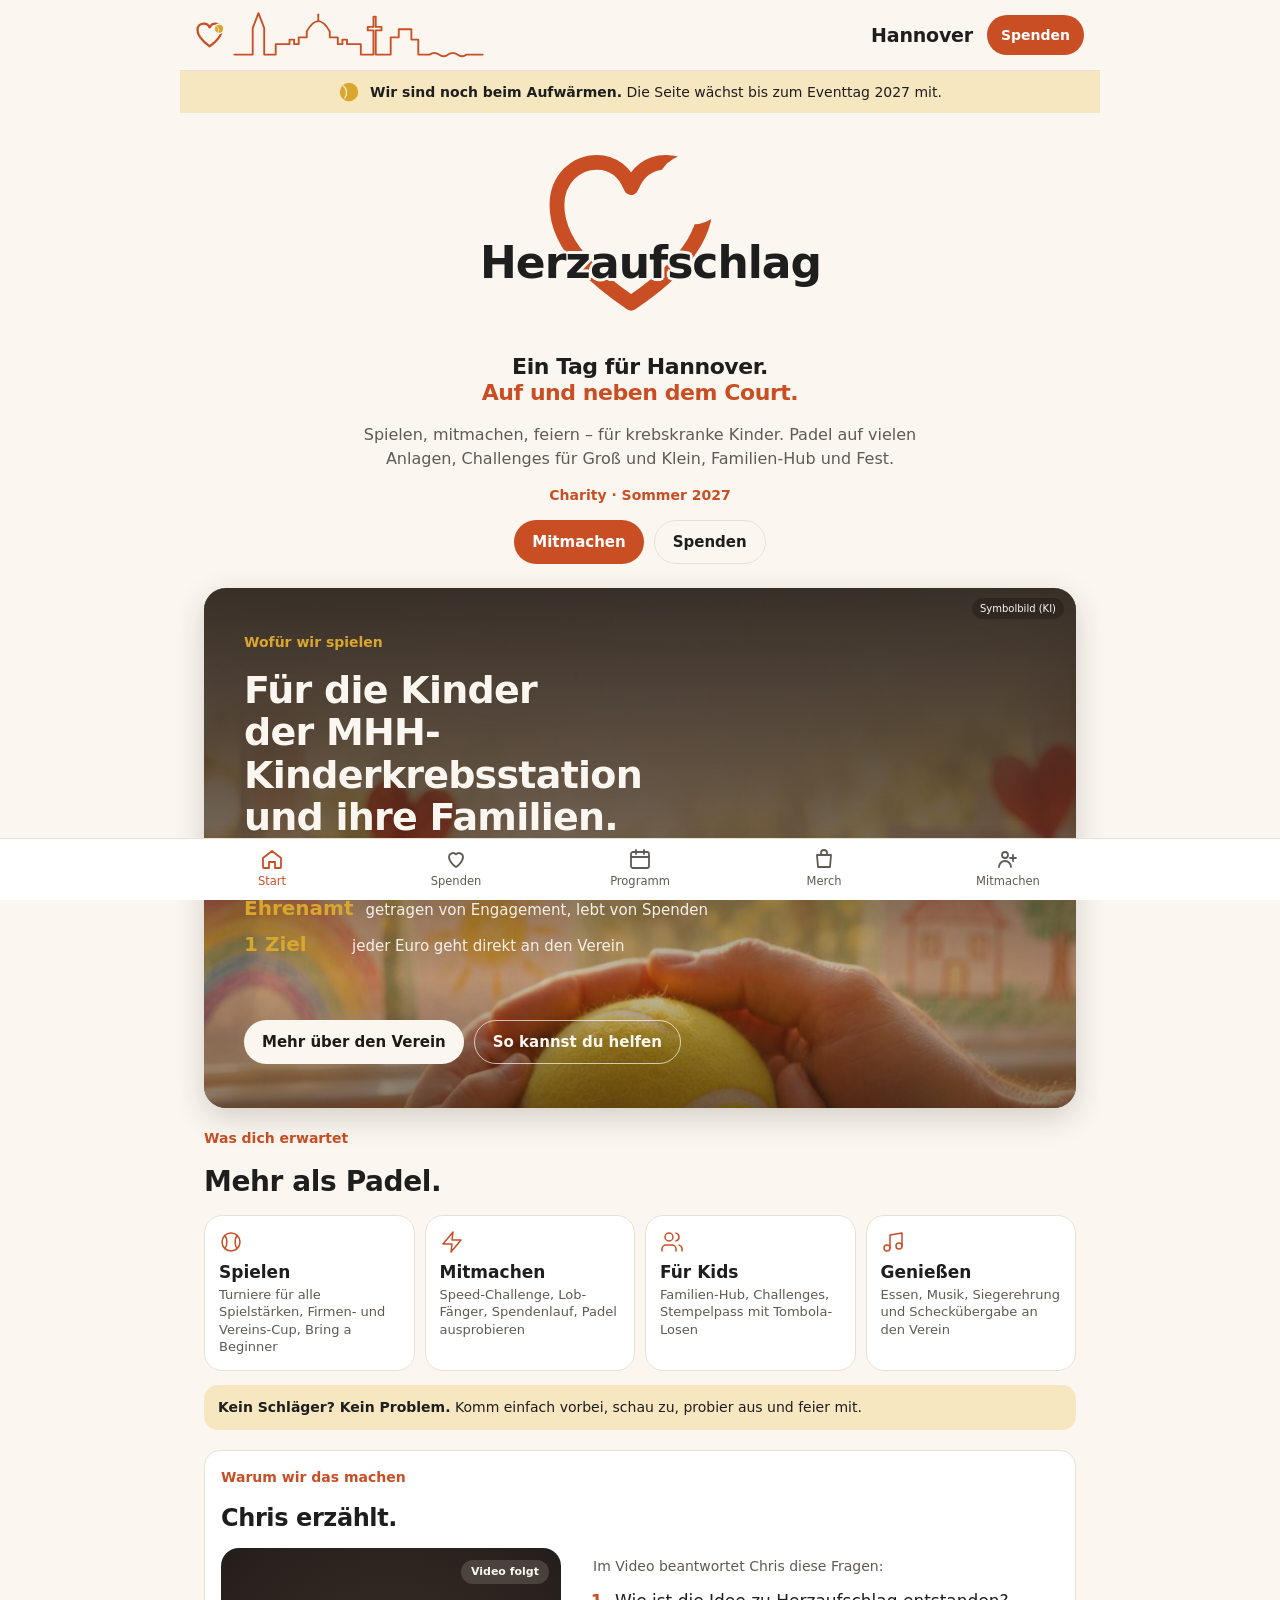
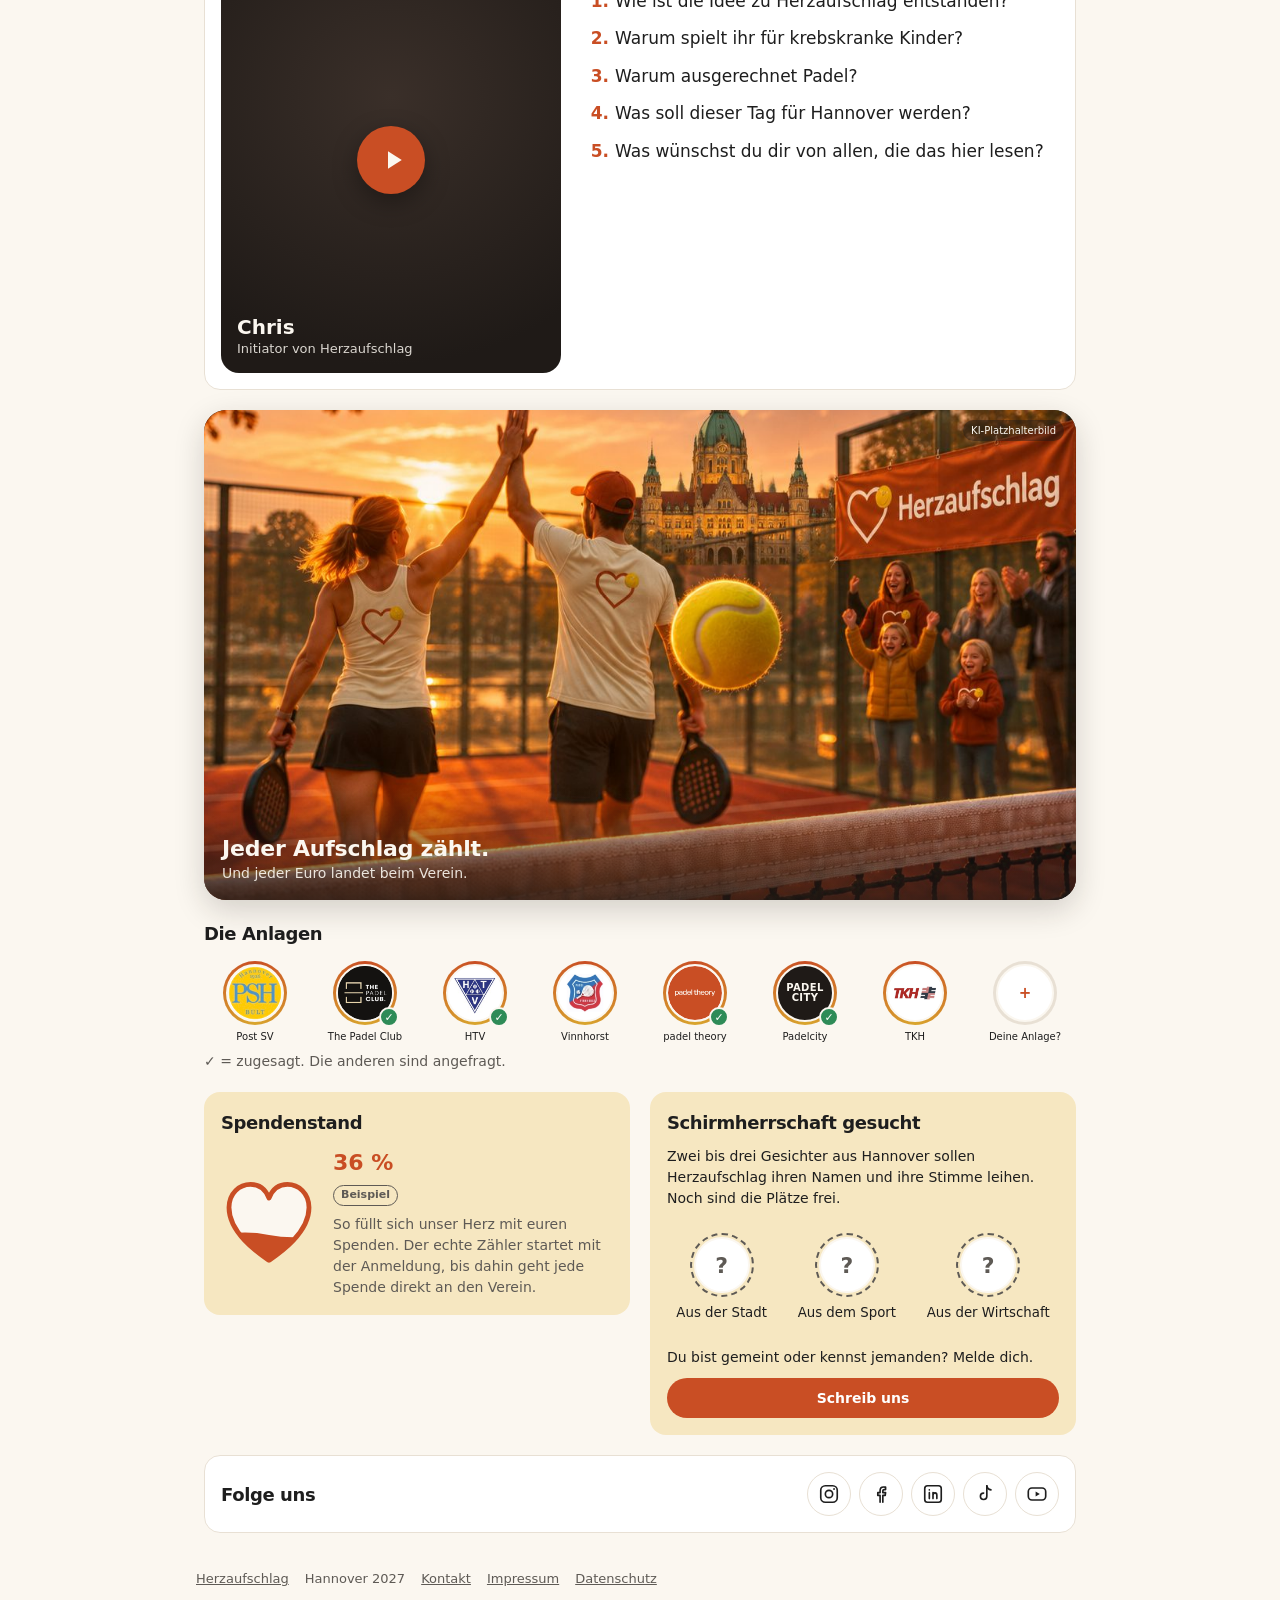
==== commit 25a0f413: "Startseite: „Partner werden“ mit Stadtauswahl und Dach-Partnerschaft - Neuer Bereich auf der Startse" ====
--- a/hannover/index.html
+++ b/hannover/index.html
@@ -378,7 +378,7 @@
         </div>
         <p class="note">Sobald das Datum steht, kannst du es hier direkt in deinen Kalender übernehmen.</p>
       </div>
-      <div class="card">
+      <div class="card" id="card-sponsor">
         <h3>Sponsor werden</h3>
         <div>
           <div class="pkg"><b>Freund</b><span class="small muted">Name auf Website und im Dankes-Post</span></div>
@@ -417,7 +417,8 @@
 (function(){
   var views = ['start','spenden','programm','merch','mitmachen','partner'];
   function show(){
-    var v = (location.hash || '#start').slice(1);
+    var v = (location.hash || '#start').slice(1), target = null;
+    if (v === 'sponsor') { v = 'mitmachen'; target = 'card-sponsor'; }
     if (views.indexOf(v) < 0) v = 'start';
     views.forEach(function(name){
       document.getElementById('view-' + name).classList.toggle('active', name === v);
@@ -425,7 +426,9 @@
     document.querySelectorAll('nav.tabs a').forEach(function(a){
       if (a.dataset.view === v) a.setAttribute('aria-current','page'); else a.removeAttribute('aria-current');
     });
-    window.scrollTo(0,0);
+    var t = target && document.getElementById(target);
+    if (t) setTimeout(function(){ t.scrollIntoView({block:'start'}); t.classList.remove('flash'); void t.offsetWidth; t.classList.add('flash'); }, 60);
+    else window.scrollTo(0,0);
   }
   var lastIdx = 0;
   window.addEventListener('hashchange', function(){
--- a/assets/style.css
+++ b/assets/style.css
@@ -344,3 +344,11 @@
   .zoom-frame{aspect-ratio:16/9}
 }
 .ico{display:block;flex:none}
+/* Partner werden (Startseite) */
+.partner-paths{display:grid;gap:12px}
+.partner-path{display:flex;flex-direction:column;gap:8px;padding:16px;border-radius:12px;background:var(--bg)}
+.partner-path .btn{align-self:flex-start}
+.city-pick{display:flex;gap:8px}
+.city-pick select{flex:1;min-width:0}
+#card-sponsor{scroll-margin-top:72px}
+@media (min-width:760px){.partner-paths{grid-template-columns:1fr 1fr}}
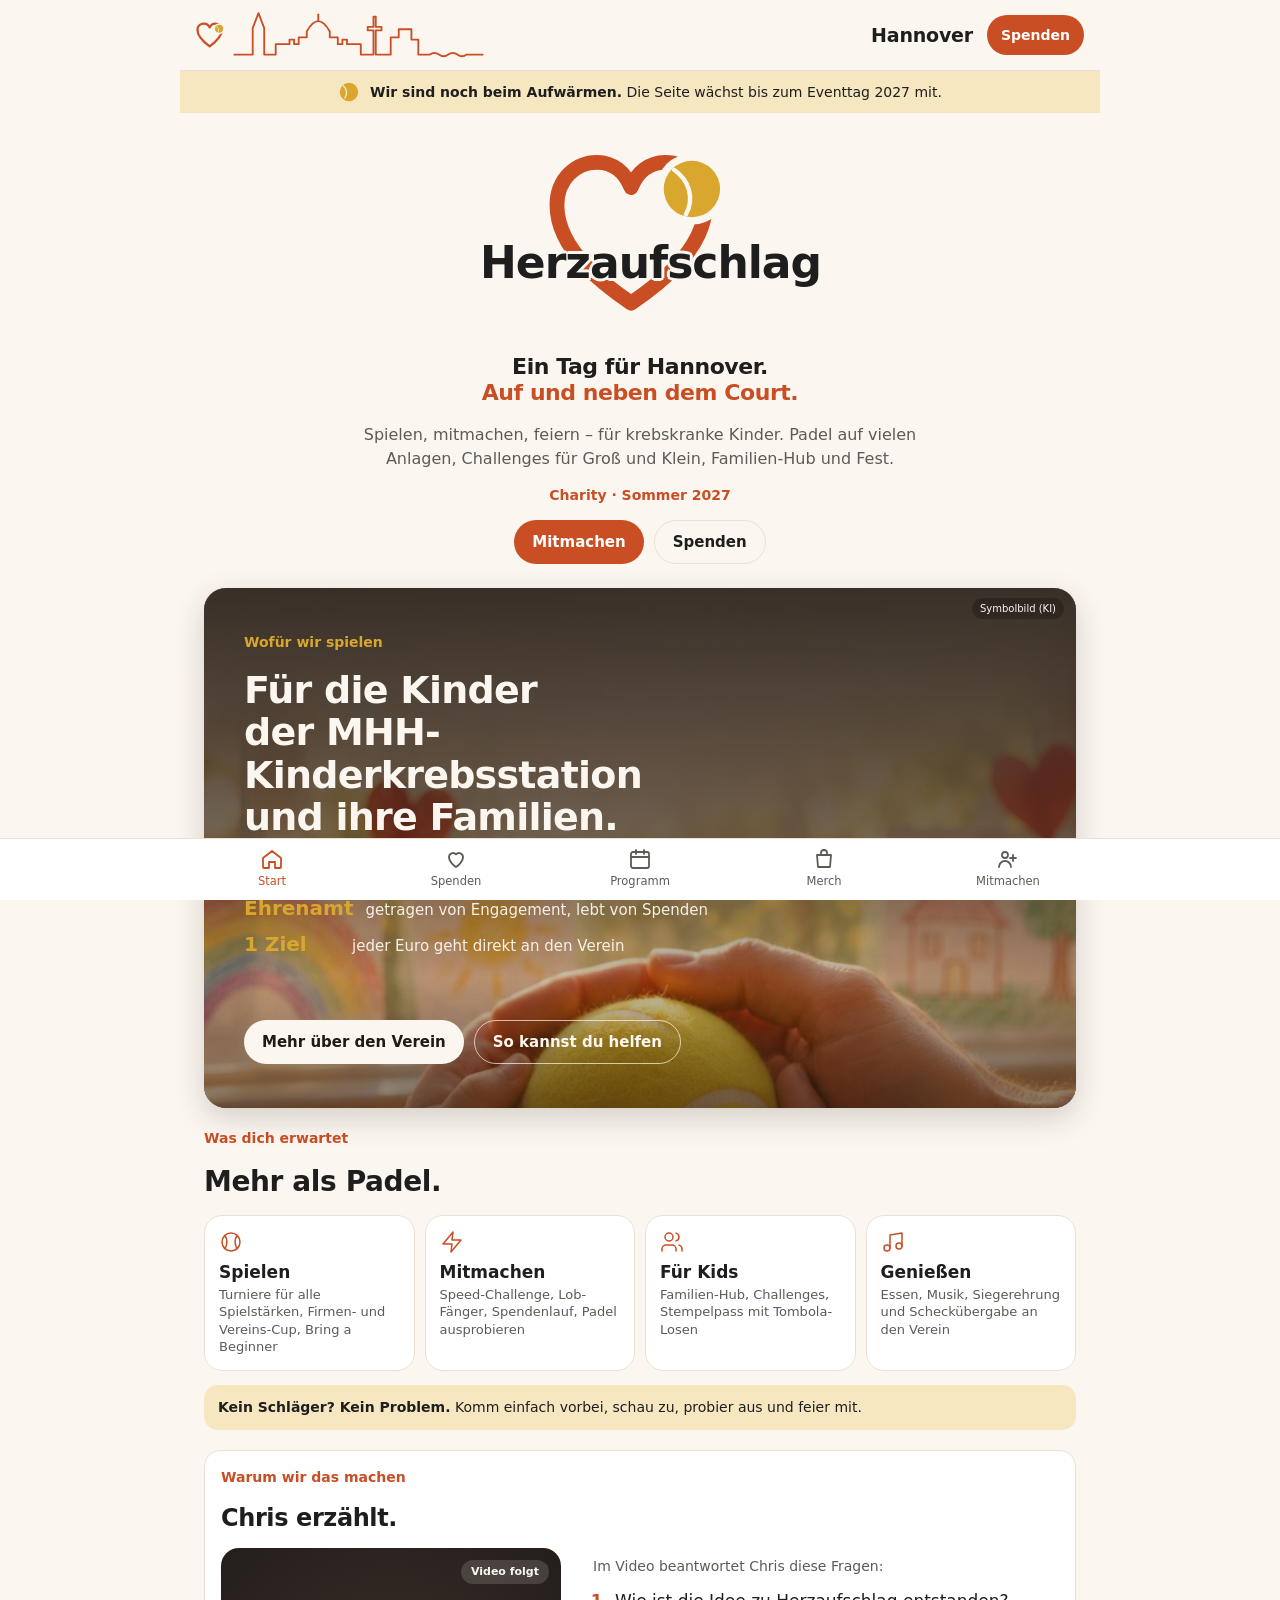
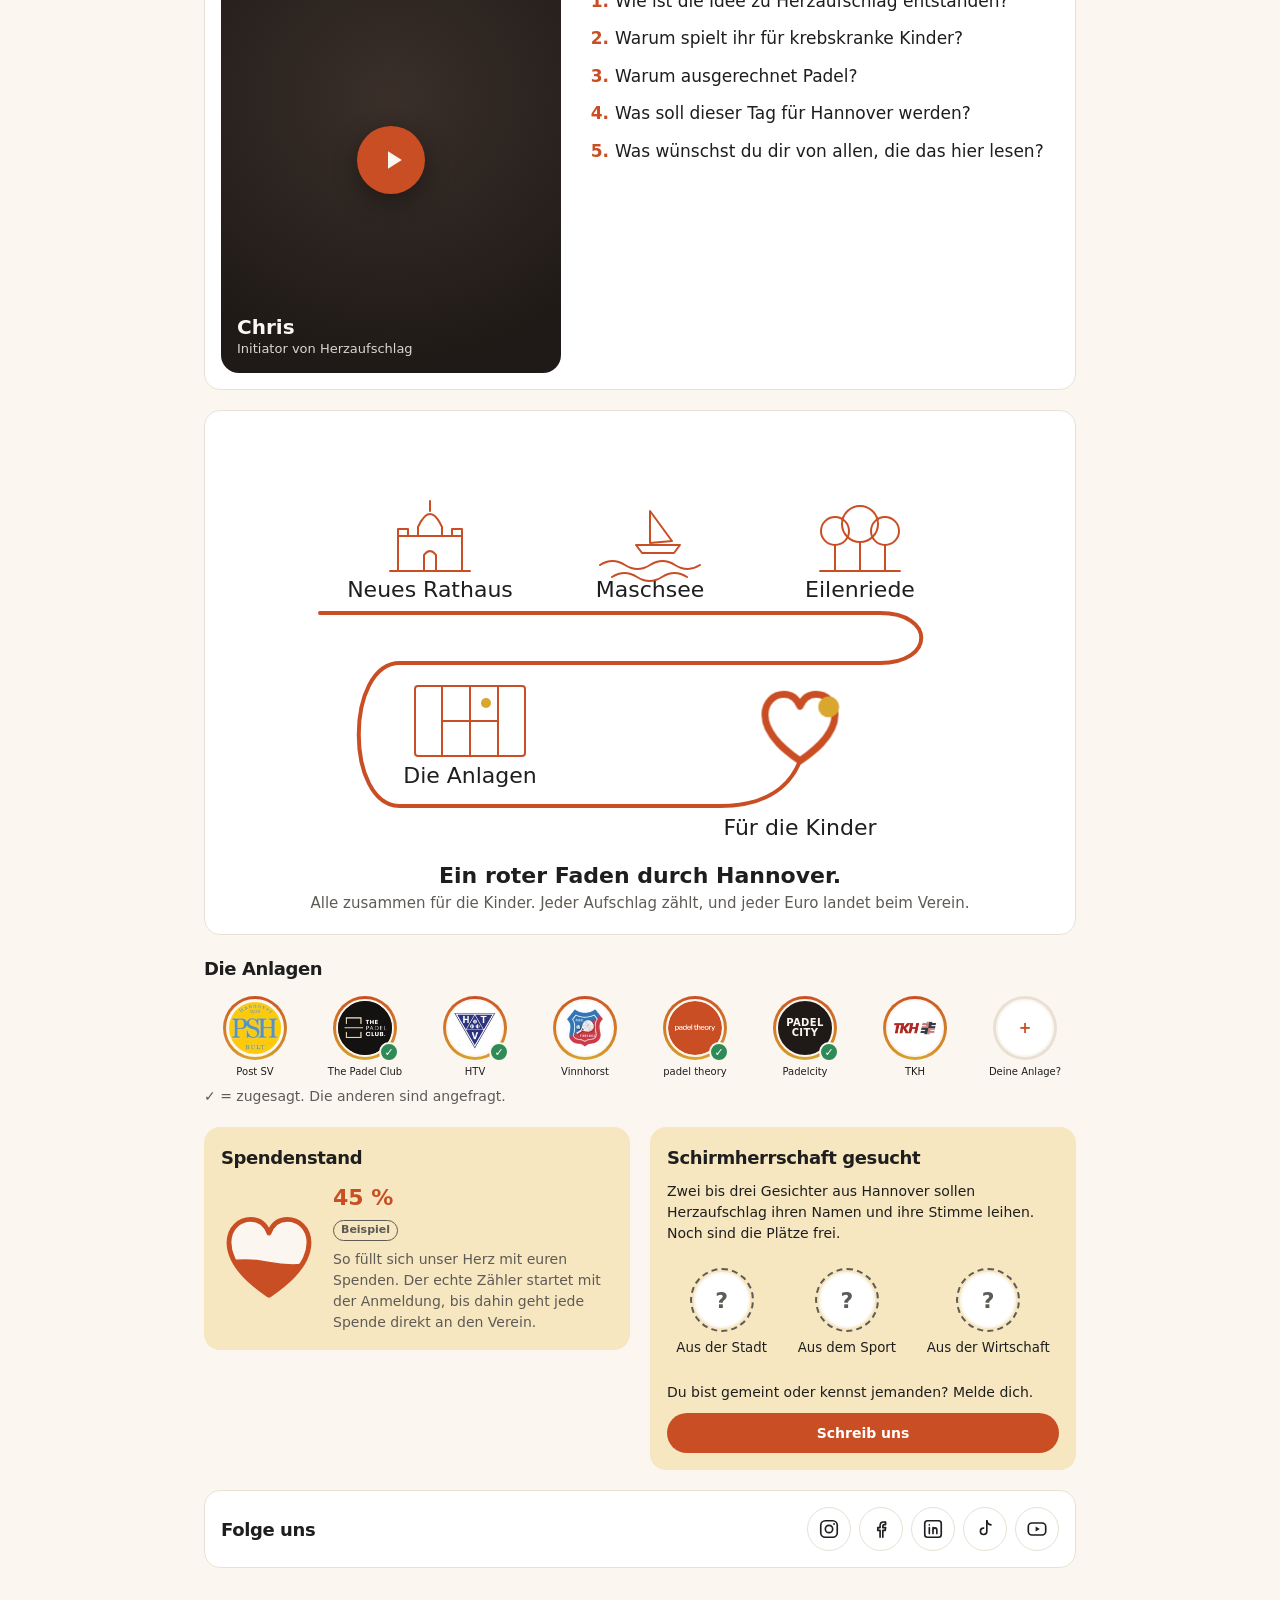
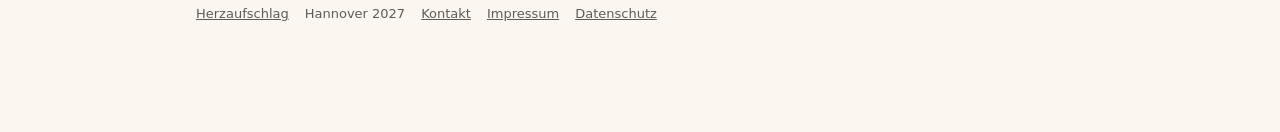
==== commit 52039b77: "Hannover: „Roter Faden“ statt KI-Platzhalterbild - Gezeichnete Linie im Stil der Skyline: vom Neuen " ====
--- a/hannover/index.html
+++ b/hannover/index.html
@@ -104,10 +104,16 @@
         </ol>
       </section>
 
-      <figure class="zoom-photo" aria-label="Stimmungsbild Padel bei Sonnenuntergang">
-        <div class="zoom-frame"><img src="../assets/hero/court-v2.jpg" alt="Zwei Padel-Spieler in Herzaufschlag-Shirts klatschen sich vor dem Neuen Rathaus ab, Familien jubeln am Herzaufschlag-Banner" width="1168" height="880" loading="lazy" decoding="async"></div>
-        <figcaption><b>Jeder Aufschlag zählt.</b><span>Und jeder Euro landet beim Verein.</span></figcaption>
-        <small class="ki-hint">KI-Platzhalterbild</small>
+      <figure class="faden" aria-labelledby="faden-cap">
+        <svg viewBox="0 0 640 420" role="img" aria-label="Ein roter Faden führt vom Neuen Rathaus über den Maschsee und die Eilenriede zu den Padel-Anlagen und endet in einem Herz">
+          <path class="thread" pathLength="1" d="M0 182 H560 C615 182 615 232 560 232 H80 C25 232 25 375 80 375 H400 C440 375 468 360 480 330"/>
+          <g class="st" style="--d:.2s"><path d="M70 140 H150 M78 140 V105 H142 V140 M98 105 V96 Q110 70 122 96 V105 M110 80 V70 M78 105 V98 H88 V105 M132 105 V98 H142 V105 M104 140 V124 Q110 116 116 124 V140"/><text x="110" y="166">Neues Rathaus</text></g>
+          <g class="st" style="--d:.7s"><path d="M330 112 V80 L352 110 Z M316 114 H360 L354 122 H322 Z M280 134 q12.5 -8 25 0 t25 0 t25 0 t25 0 M292 146 q12.5 -8 25 0 t25 0 t25 0"/><text x="330" y="166">Maschsee</text></g>
+          <g class="st" style="--d:1.1s"><path d="M500 140 H580 M515 114 V140 M540 112 V140 M565 114 V140"/><circle cx="515" cy="100" r="14"/><circle cx="540" cy="93" r="18"/><circle cx="565" cy="100" r="14"/><text x="540" y="166">Eilenriede</text></g>
+          <g class="st" style="--d:1.7s"><rect x="95" y="255" width="110" height="70" rx="3"/><path d="M150 255 V325 M122 255 V325 M178 255 V325 M122 290 H178"/><circle class="ball" cx="166" cy="272" r="5"/><text x="150" y="352">Die Anlagen</text></g>
+          <g class="st heart" style="--d:2.3s"><g transform="translate(438 257) scale(.7)"><path d="M60 104 C 47 95, 10 70, 10 38 C 10 20, 23 9, 37 9 C 48 9, 56 16, 60 26 C 64 16, 72 9, 83 9 C 97 9, 110 20, 110 38 C 110 70, 73 95, 60 104 Z"/><circle class="ball" cx="101" cy="27" r="15"/></g><text x="480" y="404">Für die Kinder</text></g>
+        </svg>
+        <figcaption id="faden-cap"><b>Ein roter Faden durch Hannover.</b><span>Alle zusammen für die Kinder. Jeder Aufschlag zählt, und jeder Euro landet beim Verein.</span></figcaption>
       </figure>
 
       <div>
--- a/assets/style.css
+++ b/assets/style.css
@@ -352,3 +352,21 @@
 .city-pick select{flex:1;min-width:0}
 #card-sponsor{scroll-margin-top:72px}
 @media (min-width:760px){.partner-paths{grid-template-columns:1fr 1fr}}
+/* Roter Faden (Hannover): gezeichnete Linie durch die Stadt */
+.faden{grid-column:1/-1;margin:0;padding:20px 16px;border-radius:16px;background:var(--surface);border:1px solid var(--line);display:flex;flex-direction:column;gap:12px}
+.faden svg{display:block;width:100%;max-width:640px;height:auto;margin:0 auto;overflow:visible}
+.faden .thread{fill:none;stroke:var(--heart);stroke-width:4;stroke-linecap:round;stroke-linejoin:round;stroke-dasharray:1;stroke-dashoffset:0}
+.faden .st path,.faden .st rect,.faden .st circle{fill:none;stroke:var(--heart);stroke-width:2;stroke-linecap:round;stroke-linejoin:round}
+.faden .heart path{stroke-width:10}
+.faden .st .ball{fill:var(--gold);stroke:none}
+.faden text{font:500 22px var(--body);fill:var(--ink);text-anchor:middle}
+.faden figcaption{display:flex;flex-direction:column;gap:4px;text-align:center}
+.faden figcaption b{font:600 22px var(--display)}
+.faden figcaption span{font-size:15px;color:var(--muted)}
+.faden .st{transform-box:fill-box;transform-origin:center}
+.faden.pre .thread{stroke-dashoffset:1}
+.faden.pre .st{opacity:0}
+.faden.draw .thread{transition:stroke-dashoffset 2.6s cubic-bezier(.45,.05,.3,1)}
+.faden.draw .st{transition:opacity .5s ease-out var(--d)}
+.faden.draw .heart{animation:beat .5s ease-out 2.9s both}
+@media (prefers-reduced-motion:reduce){.faden.pre .thread{stroke-dashoffset:0}.faden.pre .st{opacity:1}}
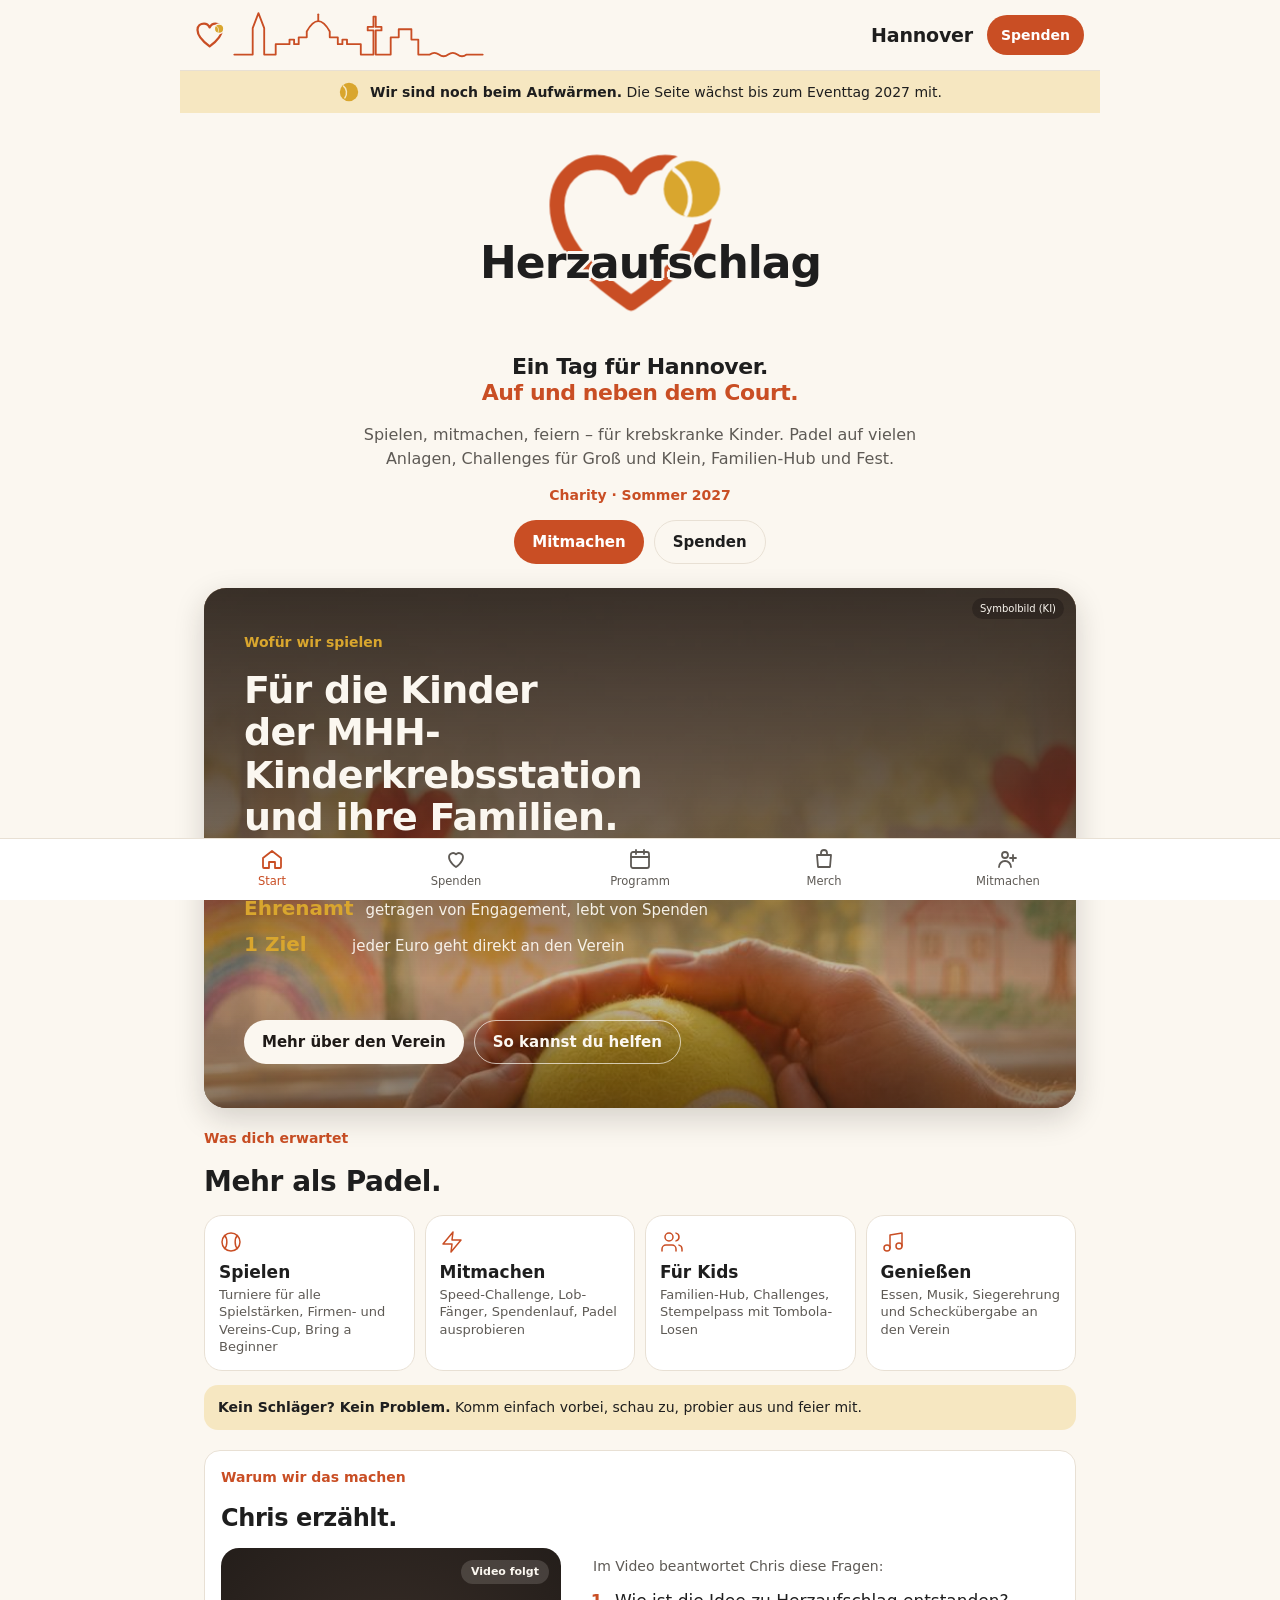
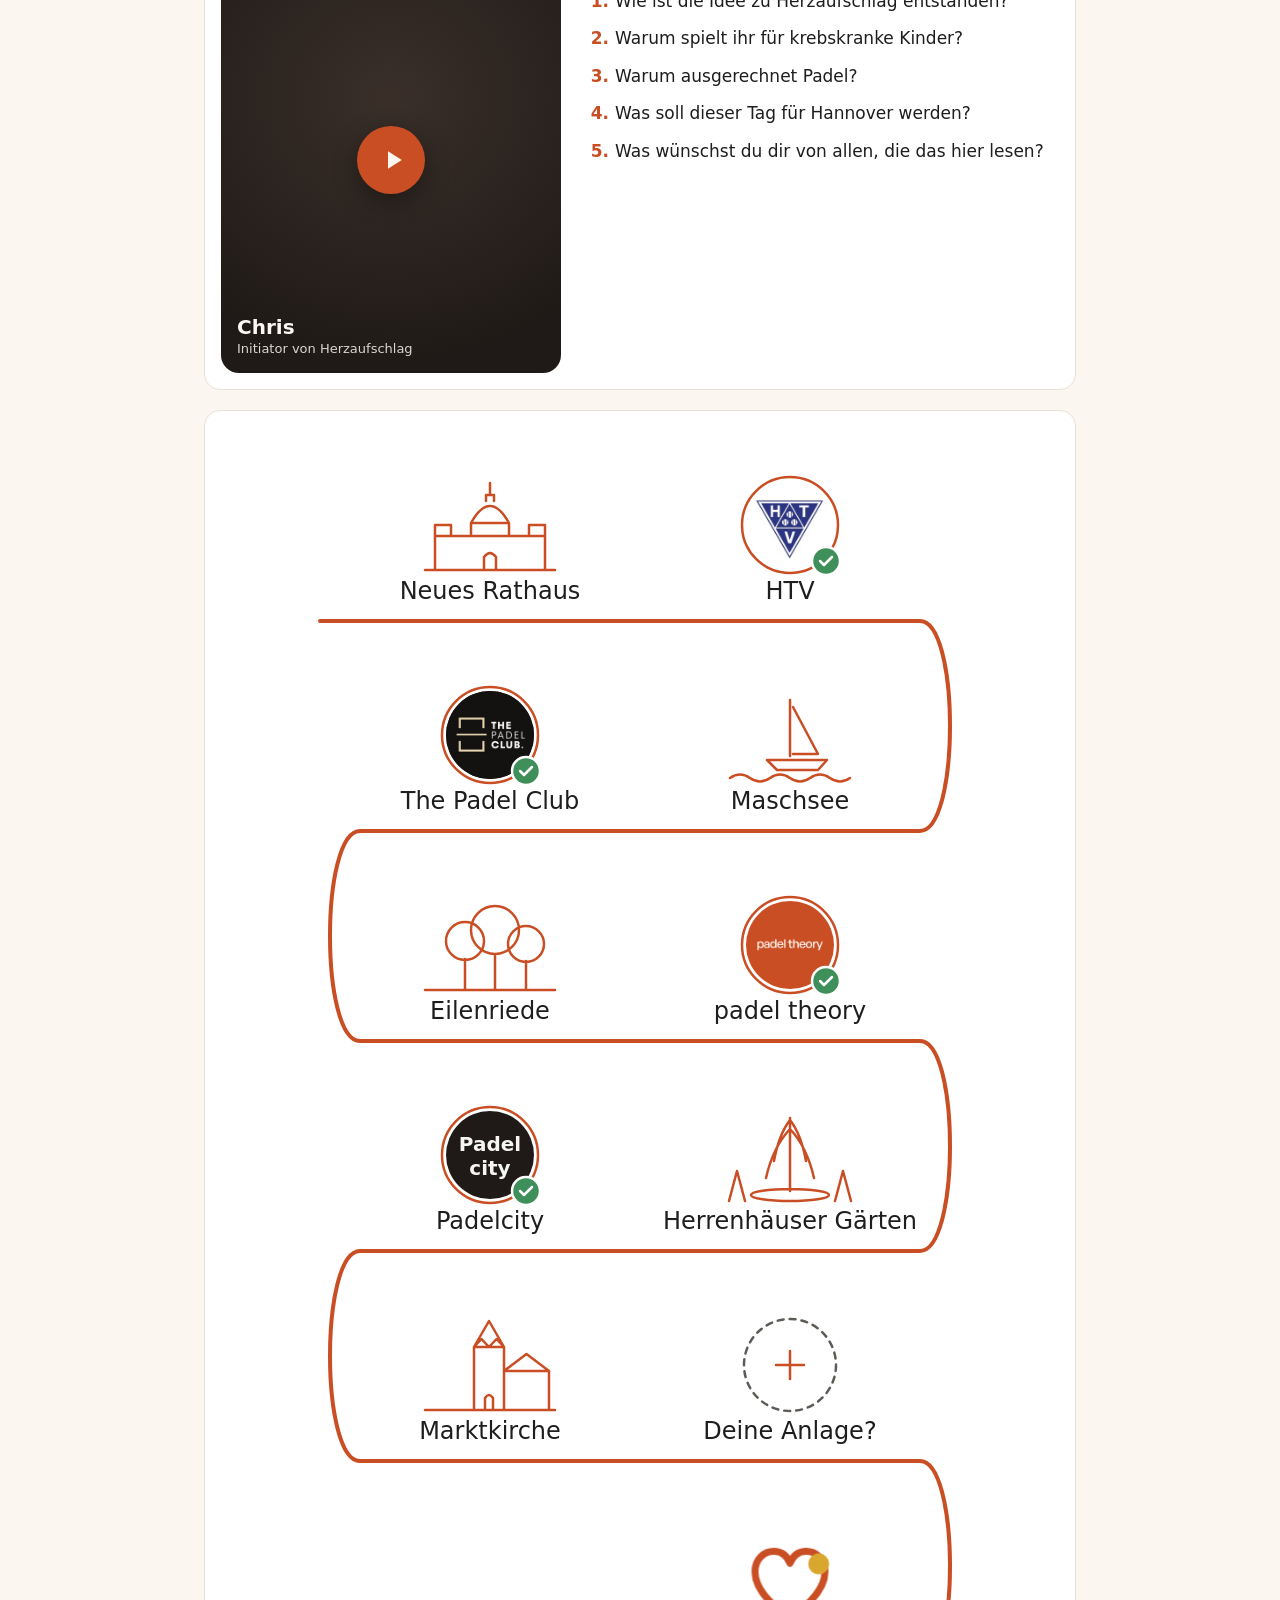
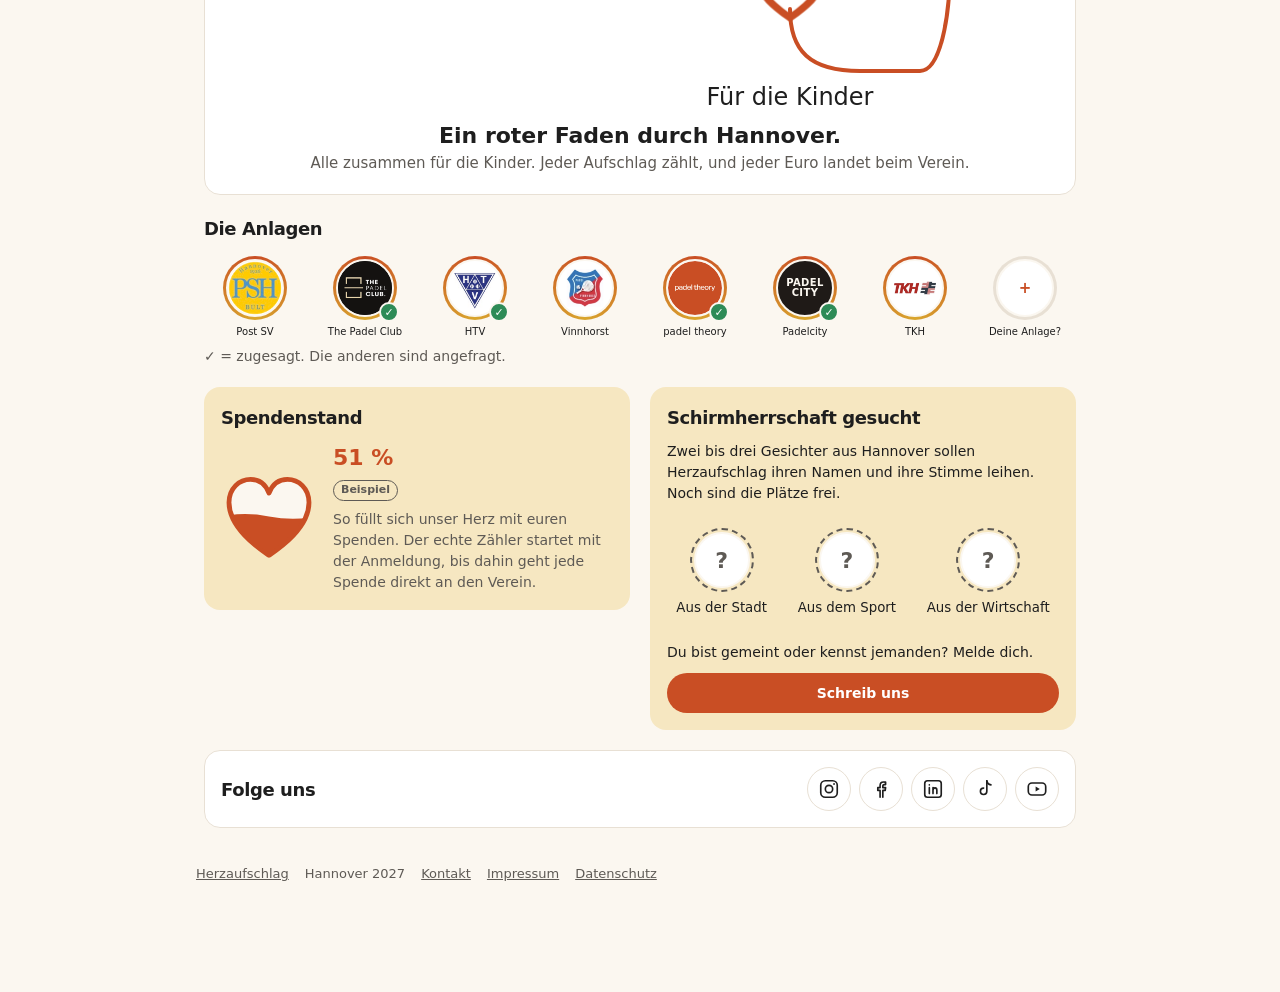
==== commit 283d6c51: "Roter Faden wächst beim Scrollen: Orte und Zusagen im Wechsel Die Faden-Grafik auf der Hannover-Seit" ====
--- a/hannover/index.html
+++ b/hannover/index.html
@@ -24,7 +24,7 @@
 <meta property="og:image:height" content="630">
 <meta property="og:locale" content="de_DE">
 <meta name="twitter:card" content="summary_large_image">
-<link rel="stylesheet" href="../assets/style.css?v=202611151402">
+<link rel="stylesheet" href="../assets/style.css?v=202611151700">
 </head>
 <body>
 <svg width="0" height="0" style="position:absolute" aria-hidden="true"><defs><symbol id="i-ball" viewBox="0 0 24 24" fill="none" stroke="currentColor" stroke-width="1.5" stroke-linecap="round" stroke-linejoin="round"><circle cx="12" cy="12" r="9"/><path d="M5.6 5.6c3 2.6 3 10.2 0 12.8M18.4 5.6c-3 2.6-3 10.2 0 12.8"/></symbol><symbol id="i-zap" viewBox="0 0 24 24" fill="none" stroke="currentColor" stroke-width="1.5" stroke-linecap="round" stroke-linejoin="round"><path d="M13 2 3 14h9l-1 8 10-12h-9l1-8z"/></symbol><symbol id="i-users" viewBox="0 0 24 24" fill="none" stroke="currentColor" stroke-width="1.5" stroke-linecap="round" stroke-linejoin="round"><path d="M16 21v-2a4 4 0 0 0-4-4H6a4 4 0 0 0-4 4v2"/><circle cx="9" cy="7" r="4"/><path d="M22 21v-2a4 4 0 0 0-3-3.87M16 3.13a4 4 0 0 1 0 7.75"/></symbol><symbol id="i-music" viewBox="0 0 24 24" fill="none" stroke="currentColor" stroke-width="1.5" stroke-linecap="round" stroke-linejoin="round"><path d="M9 18V5l12-2v13"/><circle cx="6" cy="18" r="3"/><circle cx="18" cy="16" r="3"/></symbol><symbol id="i-heart" viewBox="0 0 24 24" fill="none" stroke="currentColor" stroke-width="1.5" stroke-linecap="round" stroke-linejoin="round"><path d="M19 14c1.49-1.46 3-3.21 3-5.5A5.5 5.5 0 0 0 16.5 3c-1.76 0-3 .5-4.5 2-1.5-1.5-2.74-2-4.5-2A5.5 5.5 0 0 0 2 8.5c0 2.3 1.5 4.05 3 5.5l7 7Z"/></symbol><symbol id="i-trophy" viewBox="0 0 24 24" fill="none" stroke="currentColor" stroke-width="1.5" stroke-linecap="round" stroke-linejoin="round"><path d="M6 9H4.5a2.5 2.5 0 0 1 0-5H6M18 9h1.5a2.5 2.5 0 0 0 0-5H18M4 22h16M10 14.66V17c0 .55-.47.98-.97 1.21C7.85 18.75 7 20.24 7 22M14 14.66V17c0 .55.47.98.97 1.21C16.15 18.75 17 20.24 17 22M18 2H6v7a6 6 0 0 0 12 0V2Z"/></symbol><symbol id="i-activity" viewBox="0 0 24 24" fill="none" stroke="currentColor" stroke-width="1.5" stroke-linecap="round" stroke-linejoin="round"><path d="M22 12h-4l-3 9L9 3l-3 9H2"/></symbol><symbol id="i-home" viewBox="0 0 24 24" fill="none" stroke="currentColor" stroke-width="1.5" stroke-linecap="round" stroke-linejoin="round"><path d="M3 9l9-7 9 7v11a2 2 0 0 1-2 2H5a2 2 0 0 1-2-2z"/><path d="M9 22V12h6v10"/></symbol><symbol id="i-gift" viewBox="0 0 24 24" fill="none" stroke="currentColor" stroke-width="1.5" stroke-linecap="round" stroke-linejoin="round"><rect x="3" y="8" width="18" height="4" rx="1"/><path d="M12 8v13M19 12v7a2 2 0 0 1-2 2H7a2 2 0 0 1-2-2v-7M7.5 8a2.5 2.5 0 0 1 0-5C10 3 12 8 12 8s2-5 4.5-5a2.5 2.5 0 0 1 0 5"/></symbol><symbol id="i-megaphone" viewBox="0 0 24 24" fill="none" stroke="currentColor" stroke-width="1.5" stroke-linecap="round" stroke-linejoin="round"><path d="m3 11 18-5v12L3 14v-3z"/><path d="M11.6 16.8a3 3 0 1 1-5.8-1.6"/></symbol><symbol id="i-egg" viewBox="0 0 24 24" fill="none" stroke="currentColor" stroke-width="1.5" stroke-linecap="round" stroke-linejoin="round"><path d="M12 22c6.23-.05 7.87-5.57 7.5-10-.36-4.34-3.95-9.96-7.5-10-3.55.04-7.14 5.66-7.5 10-.37 4.43 1.27 9.95 7.5 10z"/></symbol><symbol id="i-wall" viewBox="0 0 24 24" fill="none" stroke="currentColor" stroke-width="1.5" stroke-linecap="round" stroke-linejoin="round"><rect x="3" y="4" width="18" height="16" rx="2"/><path d="M3 9.33h18M3 14.67h18M9 4v5.33M15 9.33v5.34M9 14.67V20"/></symbol><symbol id="i-target" viewBox="0 0 24 24" fill="none" stroke="currentColor" stroke-width="1.5" stroke-linecap="round" stroke-linejoin="round"><circle cx="12" cy="12" r="9"/><circle cx="12" cy="12" r="5"/><circle cx="12" cy="12" r="1"/></symbol><symbol id="i-can" viewBox="0 0 24 24" fill="none" stroke="currentColor" stroke-width="1.5" stroke-linecap="round" stroke-linejoin="round"><ellipse cx="12" cy="5" rx="7" ry="2.5"/><path d="M5 5v14c0 1.38 3.13 2.5 7 2.5s7-1.12 7-2.5V5"/></symbol><symbol id="i-timer" viewBox="0 0 24 24" fill="none" stroke="currentColor" stroke-width="1.5" stroke-linecap="round" stroke-linejoin="round"><path d="M10 2h4M12 14l3-3"/><circle cx="12" cy="14" r="8"/></symbol><symbol id="i-pencil" viewBox="0 0 24 24" fill="none" stroke="currentColor" stroke-width="1.5" stroke-linecap="round" stroke-linejoin="round"><path d="M17 3a2.85 2.83 0 1 1 4 4L7.5 20.5 2 22l1.5-5.5Z"/></symbol></defs></svg>
@@ -104,7 +104,7 @@
         </ol>
       </section>
 
-      <figure class="faden" aria-labelledby="faden-cap">
+      <figure class="faden" data-live aria-labelledby="faden-cap">
         <svg viewBox="0 0 640 420" role="img" aria-label="Ein roter Faden führt vom Neuen Rathaus über den Maschsee und die Eilenriede zu den Padel-Anlagen und endet in einem Herz">
           <path class="thread" pathLength="1" d="M0 182 H560 C615 182 615 232 560 232 H80 C25 232 25 375 80 375 H400 C440 375 468 360 480 330"/>
           <g class="st" style="--d:.2s"><path d="M70 140 H150 M78 140 V105 H142 V140 M98 105 V96 Q110 70 122 96 V105 M110 80 V70 M78 105 V98 H88 V105 M132 105 V98 H142 V105 M104 140 V124 Q110 116 116 124 V140"/><text x="110" y="166">Neues Rathaus</text></g>
@@ -113,6 +113,24 @@
           <g class="st" style="--d:1.7s"><rect x="95" y="255" width="110" height="70" rx="3"/><path d="M150 255 V325 M122 255 V325 M178 255 V325 M122 290 H178"/><circle class="ball" cx="166" cy="272" r="5"/><text x="150" y="352">Die Anlagen</text></g>
           <g class="st heart" style="--d:2.3s"><g transform="translate(438 257) scale(.7)"><path d="M60 104 C 47 95, 10 70, 10 38 C 10 20, 23 9, 37 9 C 48 9, 56 16, 60 26 C 64 16, 72 9, 83 9 C 97 9, 110 20, 110 38 C 110 70, 73 95, 60 104 Z"/><circle class="ball" cx="101" cy="27" r="15"/></g><text x="480" y="404">Für die Kinder</text></g>
         </svg>
+        <!-- Der Faden wächst: Orte und Zusagen im Wechsel. Neue Zusage oder neuer Partner = eine Zeile.
+             typ: "ort" (icon: rathaus, maschsee, eilenriede, herrenhausen, marktkirche, skyline),
+             "anlage" oder "partner" (logo oder text, Zeilenumbruch mit |, optional "video": "../assets/videos/….mp4"),
+             "offen" (Platzhalter). Das Herz am Ende kommt automatisch. -->
+        <script type="application/json" id="faden-data">
+        [
+          {"typ":"ort","name":"Neues Rathaus","icon":"rathaus"},
+          {"typ":"anlage","name":"HTV","logo":"../assets/partner/htv-rund.png"},
+          {"typ":"ort","name":"Maschsee","icon":"maschsee"},
+          {"typ":"anlage","name":"The Padel Club","logo":"../assets/partner/the-padel-club-rund.png","dark":true},
+          {"typ":"ort","name":"Eilenriede","icon":"eilenriede"},
+          {"typ":"anlage","name":"padel theory","logo":"../assets/partner/padel-theory-rund.png"},
+          {"typ":"ort","name":"Herrenhäuser Gärten","icon":"herrenhausen"},
+          {"typ":"anlage","name":"Padelcity","text":"Padel|city","dark":true},
+          {"typ":"ort","name":"Marktkirche","icon":"marktkirche"},
+          {"typ":"offen","name":"Deine Anlage?","href":"#mitmachen"}
+        ]
+        </script>
         <figcaption id="faden-cap"><b>Ein roter Faden durch Hannover.</b><span>Alle zusammen für die Kinder. Jeder Aufschlag zählt, und jeder Euro landet beim Verein.</span></figcaption>
       </figure>
 
@@ -542,7 +560,7 @@
   });
 })();
 </script>
-<script src="../assets/fx.js?v=202611151402" defer></script>
+<script src="../assets/fx.js?v=202611151700" defer></script>
 <div id="toast" class="toast" role="status" aria-live="polite"></div>
 <script>
 (function(){var g=document.querySelector('.amounts');if(!g)return;var inp=document.getElementById('amt-other');
--- a/assets/style.css
+++ b/assets/style.css
@@ -370,3 +370,27 @@
 .faden.draw .st{transition:opacity .5s ease-out var(--d)}
 .faden.draw .heart{animation:beat .5s ease-out 2.9s both}
 @media (prefers-reduced-motion:reduce){.faden.pre .thread{stroke-dashoffset:0}.faden.pre .st{opacity:1}}
+
+/* Roter Faden (wachsend) */
+.faden[data-live] .thread{stroke-dasharray:none}
+.faden[data-live] .st{opacity:0;transform:translateY(6px);transition:opacity .45s ease-out,transform .45s ease-out}
+.faden[data-live] .st.on{opacity:1;transform:none}
+.faden[data-live] .st.heart.on{animation:beat .5s ease-out .2s both}
+.faden[data-live] .st path,.faden[data-live] .st circle{vector-effect:non-scaling-stroke;stroke-width:2.5}
+.faden[data-live] .st.heart path{vector-effect:none;stroke-width:10}
+.faden[data-live] text{font:500 24px var(--body)}
+.faden[data-live] .disc{fill:#fff;stroke:none}
+.faden[data-live] .disc.dark{fill:#1F1A17}
+.faden[data-live] .rim{fill:none;stroke:var(--gold);stroke-width:4}
+.faden[data-live] .st-anlage circle.rim,.faden[data-live] .st-partner circle.rim{stroke:var(--heart)}
+.faden[data-live] text.in{font:700 20px var(--display);fill:#F5F5F4}
+.faden[data-live] .ok{fill:#3F8F5A;stroke:var(--surface);stroke-width:3}
+.faden[data-live] .okv{stroke:#fff;stroke-width:3;fill:none}
+.faden[data-live] .play{fill:#fff;stroke:none;opacity:.9}
+.faden[data-live] .dash{stroke-dasharray:6 6;stroke:var(--muted)}
+.faden[data-live] .st-link{cursor:pointer}
+.faden-video{padding:0;border:0;background:#000;border-radius:16px;max-width:min(92vw,420px)}
+.faden-video::backdrop{background:rgba(0,0,0,.7)}
+.faden-video video{display:block;width:100%;max-height:85vh}
+.faden-video button{position:absolute;top:8px;right:8px;width:40px;height:40px;border-radius:50%;border:0;background:rgba(0,0,0,.5);color:#fff;font-size:24px;cursor:pointer}
+@media (prefers-reduced-motion:reduce){.faden[data-live] .st{opacity:1;transform:none}}
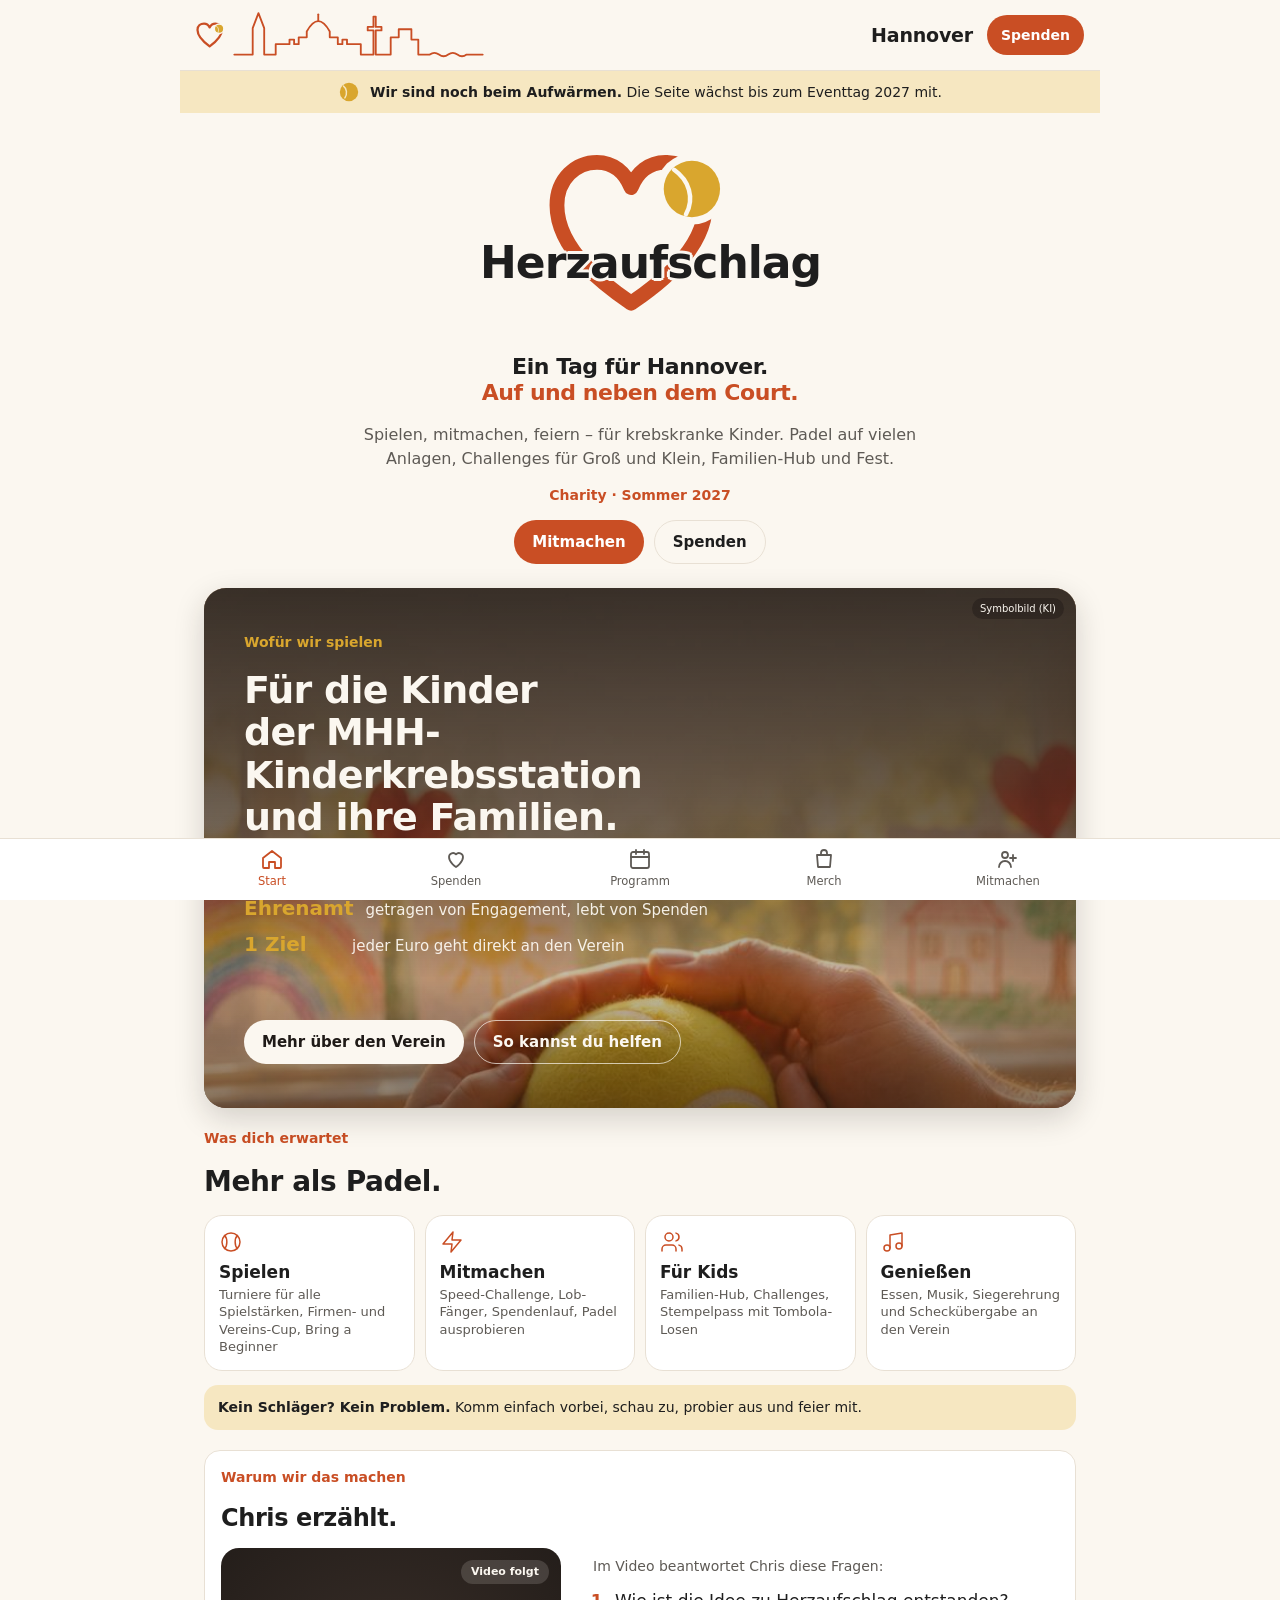
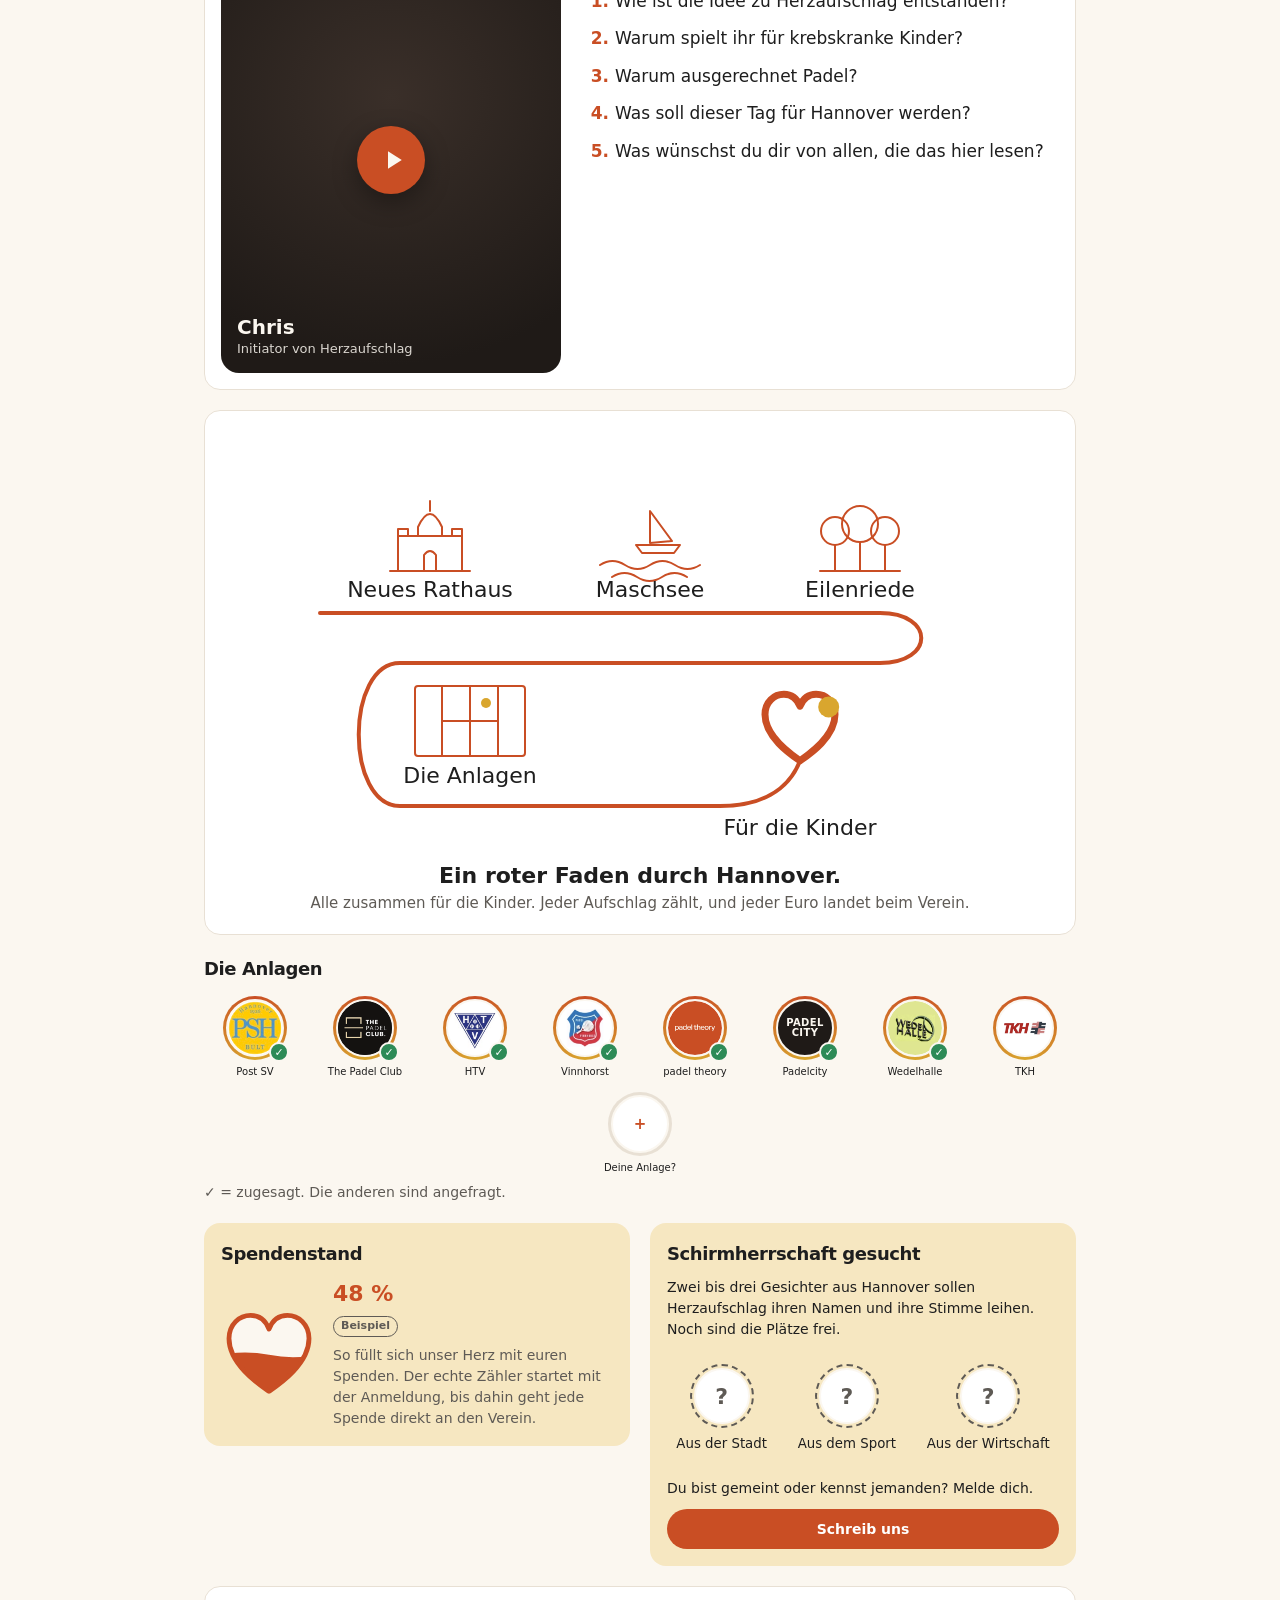
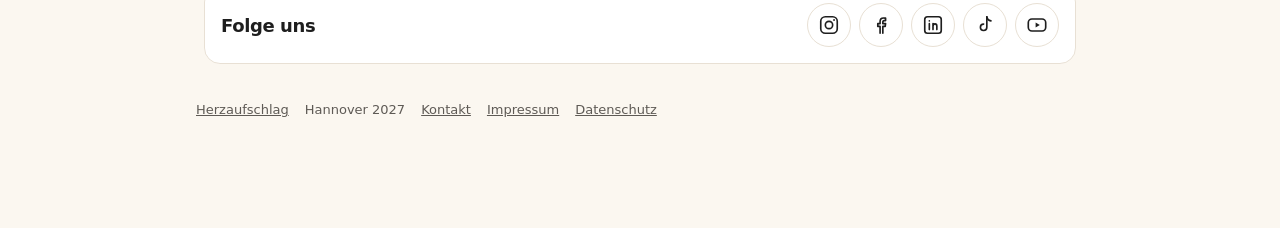
==== commit fe748f22: "Zusagen Post SV und TuS Vinnhorst, neuer Standort Wedelhalle Burgwedel Co-Authored-By: Claude Opus 5" ====
--- a/hannover/index.html
+++ b/hannover/index.html
@@ -24,7 +24,7 @@
 <meta property="og:image:height" content="630">
 <meta property="og:locale" content="de_DE">
 <meta name="twitter:card" content="summary_large_image">
-<link rel="stylesheet" href="../assets/style.css?v=202611151700">
+<link rel="stylesheet" href="../assets/style.css?v=202611151402">
 </head>
 <body>
 <svg width="0" height="0" style="position:absolute" aria-hidden="true"><defs><symbol id="i-ball" viewBox="0 0 24 24" fill="none" stroke="currentColor" stroke-width="1.5" stroke-linecap="round" stroke-linejoin="round"><circle cx="12" cy="12" r="9"/><path d="M5.6 5.6c3 2.6 3 10.2 0 12.8M18.4 5.6c-3 2.6-3 10.2 0 12.8"/></symbol><symbol id="i-zap" viewBox="0 0 24 24" fill="none" stroke="currentColor" stroke-width="1.5" stroke-linecap="round" stroke-linejoin="round"><path d="M13 2 3 14h9l-1 8 10-12h-9l1-8z"/></symbol><symbol id="i-users" viewBox="0 0 24 24" fill="none" stroke="currentColor" stroke-width="1.5" stroke-linecap="round" stroke-linejoin="round"><path d="M16 21v-2a4 4 0 0 0-4-4H6a4 4 0 0 0-4 4v2"/><circle cx="9" cy="7" r="4"/><path d="M22 21v-2a4 4 0 0 0-3-3.87M16 3.13a4 4 0 0 1 0 7.75"/></symbol><symbol id="i-music" viewBox="0 0 24 24" fill="none" stroke="currentColor" stroke-width="1.5" stroke-linecap="round" stroke-linejoin="round"><path d="M9 18V5l12-2v13"/><circle cx="6" cy="18" r="3"/><circle cx="18" cy="16" r="3"/></symbol><symbol id="i-heart" viewBox="0 0 24 24" fill="none" stroke="currentColor" stroke-width="1.5" stroke-linecap="round" stroke-linejoin="round"><path d="M19 14c1.49-1.46 3-3.21 3-5.5A5.5 5.5 0 0 0 16.5 3c-1.76 0-3 .5-4.5 2-1.5-1.5-2.74-2-4.5-2A5.5 5.5 0 0 0 2 8.5c0 2.3 1.5 4.05 3 5.5l7 7Z"/></symbol><symbol id="i-trophy" viewBox="0 0 24 24" fill="none" stroke="currentColor" stroke-width="1.5" stroke-linecap="round" stroke-linejoin="round"><path d="M6 9H4.5a2.5 2.5 0 0 1 0-5H6M18 9h1.5a2.5 2.5 0 0 0 0-5H18M4 22h16M10 14.66V17c0 .55-.47.98-.97 1.21C7.85 18.75 7 20.24 7 22M14 14.66V17c0 .55.47.98.97 1.21C16.15 18.75 17 20.24 17 22M18 2H6v7a6 6 0 0 0 12 0V2Z"/></symbol><symbol id="i-activity" viewBox="0 0 24 24" fill="none" stroke="currentColor" stroke-width="1.5" stroke-linecap="round" stroke-linejoin="round"><path d="M22 12h-4l-3 9L9 3l-3 9H2"/></symbol><symbol id="i-home" viewBox="0 0 24 24" fill="none" stroke="currentColor" stroke-width="1.5" stroke-linecap="round" stroke-linejoin="round"><path d="M3 9l9-7 9 7v11a2 2 0 0 1-2 2H5a2 2 0 0 1-2-2z"/><path d="M9 22V12h6v10"/></symbol><symbol id="i-gift" viewBox="0 0 24 24" fill="none" stroke="currentColor" stroke-width="1.5" stroke-linecap="round" stroke-linejoin="round"><rect x="3" y="8" width="18" height="4" rx="1"/><path d="M12 8v13M19 12v7a2 2 0 0 1-2 2H7a2 2 0 0 1-2-2v-7M7.5 8a2.5 2.5 0 0 1 0-5C10 3 12 8 12 8s2-5 4.5-5a2.5 2.5 0 0 1 0 5"/></symbol><symbol id="i-megaphone" viewBox="0 0 24 24" fill="none" stroke="currentColor" stroke-width="1.5" stroke-linecap="round" stroke-linejoin="round"><path d="m3 11 18-5v12L3 14v-3z"/><path d="M11.6 16.8a3 3 0 1 1-5.8-1.6"/></symbol><symbol id="i-egg" viewBox="0 0 24 24" fill="none" stroke="currentColor" stroke-width="1.5" stroke-linecap="round" stroke-linejoin="round"><path d="M12 22c6.23-.05 7.87-5.57 7.5-10-.36-4.34-3.95-9.96-7.5-10-3.55.04-7.14 5.66-7.5 10-.37 4.43 1.27 9.95 7.5 10z"/></symbol><symbol id="i-wall" viewBox="0 0 24 24" fill="none" stroke="currentColor" stroke-width="1.5" stroke-linecap="round" stroke-linejoin="round"><rect x="3" y="4" width="18" height="16" rx="2"/><path d="M3 9.33h18M3 14.67h18M9 4v5.33M15 9.33v5.34M9 14.67V20"/></symbol><symbol id="i-target" viewBox="0 0 24 24" fill="none" stroke="currentColor" stroke-width="1.5" stroke-linecap="round" stroke-linejoin="round"><circle cx="12" cy="12" r="9"/><circle cx="12" cy="12" r="5"/><circle cx="12" cy="12" r="1"/></symbol><symbol id="i-can" viewBox="0 0 24 24" fill="none" stroke="currentColor" stroke-width="1.5" stroke-linecap="round" stroke-linejoin="round"><ellipse cx="12" cy="5" rx="7" ry="2.5"/><path d="M5 5v14c0 1.38 3.13 2.5 7 2.5s7-1.12 7-2.5V5"/></symbol><symbol id="i-timer" viewBox="0 0 24 24" fill="none" stroke="currentColor" stroke-width="1.5" stroke-linecap="round" stroke-linejoin="round"><path d="M10 2h4M12 14l3-3"/><circle cx="12" cy="14" r="8"/></symbol><symbol id="i-pencil" viewBox="0 0 24 24" fill="none" stroke="currentColor" stroke-width="1.5" stroke-linecap="round" stroke-linejoin="round"><path d="M17 3a2.85 2.83 0 1 1 4 4L7.5 20.5 2 22l1.5-5.5Z"/></symbol></defs></svg>
@@ -104,7 +104,7 @@
         </ol>
       </section>
 
-      <figure class="faden" data-live aria-labelledby="faden-cap">
+      <figure class="faden" aria-labelledby="faden-cap">
         <svg viewBox="0 0 640 420" role="img" aria-label="Ein roter Faden führt vom Neuen Rathaus über den Maschsee und die Eilenriede zu den Padel-Anlagen und endet in einem Herz">
           <path class="thread" pathLength="1" d="M0 182 H560 C615 182 615 232 560 232 H80 C25 232 25 375 80 375 H400 C440 375 468 360 480 330"/>
           <g class="st" style="--d:.2s"><path d="M70 140 H150 M78 140 V105 H142 V140 M98 105 V96 Q110 70 122 96 V105 M110 80 V70 M78 105 V98 H88 V105 M132 105 V98 H142 V105 M104 140 V124 Q110 116 116 124 V140"/><text x="110" y="166">Neues Rathaus</text></g>
@@ -113,36 +113,19 @@
           <g class="st" style="--d:1.7s"><rect x="95" y="255" width="110" height="70" rx="3"/><path d="M150 255 V325 M122 255 V325 M178 255 V325 M122 290 H178"/><circle class="ball" cx="166" cy="272" r="5"/><text x="150" y="352">Die Anlagen</text></g>
           <g class="st heart" style="--d:2.3s"><g transform="translate(438 257) scale(.7)"><path d="M60 104 C 47 95, 10 70, 10 38 C 10 20, 23 9, 37 9 C 48 9, 56 16, 60 26 C 64 16, 72 9, 83 9 C 97 9, 110 20, 110 38 C 110 70, 73 95, 60 104 Z"/><circle class="ball" cx="101" cy="27" r="15"/></g><text x="480" y="404">Für die Kinder</text></g>
         </svg>
-        <!-- Der Faden wächst: Orte und Zusagen im Wechsel. Neue Zusage oder neuer Partner = eine Zeile.
-             typ: "ort" (icon: rathaus, maschsee, eilenriede, herrenhausen, marktkirche, skyline),
-             "anlage" oder "partner" (logo oder text, Zeilenumbruch mit |, optional "video": "../assets/videos/….mp4"),
-             "offen" (Platzhalter). Das Herz am Ende kommt automatisch. -->
-        <script type="application/json" id="faden-data">
-        [
-          {"typ":"ort","name":"Neues Rathaus","icon":"rathaus"},
-          {"typ":"anlage","name":"HTV","logo":"../assets/partner/htv-rund.png"},
-          {"typ":"ort","name":"Maschsee","icon":"maschsee"},
-          {"typ":"anlage","name":"The Padel Club","logo":"../assets/partner/the-padel-club-rund.png","dark":true},
-          {"typ":"ort","name":"Eilenriede","icon":"eilenriede"},
-          {"typ":"anlage","name":"padel theory","logo":"../assets/partner/padel-theory-rund.png"},
-          {"typ":"ort","name":"Herrenhäuser Gärten","icon":"herrenhausen"},
-          {"typ":"anlage","name":"Padelcity","text":"Padel|city","dark":true},
-          {"typ":"ort","name":"Marktkirche","icon":"marktkirche"},
-          {"typ":"offen","name":"Deine Anlage?","href":"#mitmachen"}
-        ]
-        </script>
         <figcaption id="faden-cap"><b>Ein roter Faden durch Hannover.</b><span>Alle zusammen für die Kinder. Jeder Aufschlag zählt, und jeder Euro landet beim Verein.</span></figcaption>
       </figure>
 
       <div>
         <h3 style="margin-bottom:10px">Die Anlagen</h3>
         <div class="stories" aria-label="Anlagen">
-          <a class="story" href="#programm"><span class="ring"><span class="logo-in"><img src="../assets/partner/post-sv.png" alt="Post SV"></span></span><small>Post SV</small></a>
+          <a class="story ok" href="#programm"><span class="ring"><span class="logo-in"><img src="../assets/partner/post-sv.png" alt="Post SV"></span><span class="ok-badge" aria-label="zugesagt">✓</span></span><small>Post SV</small></a>
           <a class="story ok" href="#programm"><span class="ring"><span class="logo-in dark"><img src="../assets/partner/the-padel-club-rund.png" alt="The Padel Club"></span><span class="ok-badge" aria-label="zugesagt">✓</span></span><small>The Padel Club</small></a>
           <a class="story ok" href="#programm"><span class="ring"><span class="logo-in"><img src="../assets/partner/htv-rund.png" alt="HTV"></span><span class="ok-badge" aria-label="zugesagt">✓</span></span><small>HTV</small></a>
-          <a class="story" href="#programm"><span class="ring"><span class="logo-in"><img src="../assets/partner/padel-vinnhorst-rund.png" alt="Padel Vinnhorst"></span></span><small>Vinnhorst</small></a>
+          <a class="story ok" href="#programm"><span class="ring"><span class="logo-in"><img src="../assets/partner/padel-vinnhorst-rund.png" alt="Padel Vinnhorst"></span><span class="ok-badge" aria-label="zugesagt">✓</span></span><small>Vinnhorst</small></a>
           <a class="story ok" href="#programm"><span class="ring"><span class="logo-in"><img src="../assets/partner/padel-theory-rund.png" alt="padel theory"></span><span class="ok-badge" aria-label="zugesagt">✓</span></span><small>padel theory</small></a>
           <a class="story ok" href="#programm"><span class="ring"><span class="logo-in pc"><span>Padel<br>city</span></span><span class="ok-badge" aria-label="zugesagt">✓</span></span><small>Padelcity</small></a>
+          <a class="story ok" href="#programm"><span class="ring"><span class="logo-in"><img src="../assets/partner/wedelhalle-rund.png" alt="Wedelhalle"></span><span class="ok-badge" aria-label="zugesagt">✓</span></span><small>Wedelhalle</small></a>
           <a class="story" href="#programm"><span class="ring"><span class="logo-in"><img src="../assets/partner/tkh-rund.png" alt="TKH"></span></span><small>TKH</small></a>
           <a class="story" href="#mitmachen"><span class="ring add"><span>+</span></span><small>Deine Anlage?</small></a>
         </div>
@@ -238,16 +221,18 @@
         <h3>Anlagen und Anfahrt</h3>
         <p class="muted small">Tippen startet die Route ab deinem Standort.</p>
         <div>
-          <div class="venue"><div><div class="v-head"><b>Post SV</b><img class="v-logo round" src="../assets/partner/post-sv.png" alt="Logo Post SV Hannover" width="44" height="44" loading="lazy"></div><p class="muted small">Postsportverein Hannover · geplante Event-Zentrale · angefragt</p><span class="addr">Bischofsholer Damm 117, 30173 Hannover</span><div class="chips"><span class="chip ex">Familien-Hub</span><span class="chip ex">Americano</span></div>
+          <div class="venue"><div><div class="v-head"><b>Post SV</b><img class="v-logo round" src="../assets/partner/post-sv.png" alt="Logo Post SV Hannover" width="44" height="44" loading="lazy"></div><p class="muted small">Postsportverein Hannover · geplante Event-Zentrale · <span class="ok-text">zugesagt ✓</span></p><span class="addr">Bischofsholer Damm 117, 30173 Hannover</span><div class="chips"><span class="chip ex">Familien-Hub</span><span class="chip ex">Americano</span></div>
             <div class="nav-btns"><a class="btn btn-sm btn-ghost" target="_blank" rel="noopener" href="https://www.google.com/maps/dir/?api=1&amp;destination=Bischofsholer%20Damm%20117%2C%2030173%20Hannover">Google Maps</a><a class="btn btn-sm btn-ghost" target="_blank" rel="noopener" href="https://maps.apple.com/?daddr=Bischofsholer%20Damm%20117%2C%2030173%20Hannover">Apple Karten</a><a class="btn btn-sm btn-ghost" target="_blank" rel="noopener" href="https://www.google.com/maps/dir/?api=1&amp;destination=Bischofsholer%20Damm%20117%2C%2030173%20Hannover&amp;travelmode=transit">Bus &amp; Bahn</a></div></div></div>
           <div class="venue"><div><div class="v-head"><b>The Padel Club Hannover</b><img class="v-logo" src="../assets/partner/the-padel-club.png" alt="Logo The Padel Club" width="72" height="42" loading="lazy"></div><p class="muted small">Isernhagen · <span class="ok-text">zugesagt ✓</span></p><span class="addr">Berliner Str. 5, 30916 Isernhagen</span><div class="chips"><span class="chip ex">Firmen-Cup</span></div>
             <div class="nav-btns"><a class="btn btn-sm btn-ghost" target="_blank" rel="noopener" href="https://www.google.com/maps/dir/?api=1&amp;destination=Berliner%20Str.%205%2C%2030916%20Isernhagen">Google Maps</a><a class="btn btn-sm btn-ghost" target="_blank" rel="noopener" href="https://maps.apple.com/?daddr=Berliner%20Str.%205%2C%2030916%20Isernhagen">Apple Karten</a><a class="btn btn-sm btn-ghost" target="_blank" rel="noopener" href="https://www.google.com/maps/dir/?api=1&amp;destination=Berliner%20Str.%205%2C%2030916%20Isernhagen&amp;travelmode=transit">Bus &amp; Bahn</a></div></div></div>
           <div class="venue"><div><div class="v-head"><b>HTV Hannover</b><img class="v-logo" src="../assets/partner/htv.png" alt="Logo HTV Hannover" width="42" height="42" loading="lazy"></div><p class="muted small">Bezirkssportanlage Süd · <span class="ok-text">zugesagt ✓</span></p><span class="addr">Bonner Str. 12, 30173 Hannover</span><div class="chips"><span class="chip ex">One Point Challenge</span></div>
             <div class="nav-btns"><a class="btn btn-sm btn-ghost" target="_blank" rel="noopener" href="https://www.google.com/maps/dir/?api=1&amp;destination=Bonner%20Str.%2012%2C%2030173%20Hannover">Google Maps</a><a class="btn btn-sm btn-ghost" target="_blank" rel="noopener" href="https://maps.apple.com/?daddr=Bonner%20Str.%2012%2C%2030173%20Hannover">Apple Karten</a><a class="btn btn-sm btn-ghost" target="_blank" rel="noopener" href="https://www.google.com/maps/dir/?api=1&amp;destination=Bonner%20Str.%2012%2C%2030173%20Hannover&amp;travelmode=transit">Bus &amp; Bahn</a></div></div></div>
-          <div class="venue"><div><div class="v-head"><b>Padel Vinnhorst</b><img class="v-logo" src="../assets/partner/padel-vinnhorst.png" alt="Logo Padel Vinnhorst" width="42" height="42" loading="lazy"></div><p class="muted small">Hannover-Vinnhorst · angefragt</p><span class="addr">Grashöfe 27, 30419 Hannover</span><div class="chips"><span class="chip ex">Bring a Beginner</span></div>
+          <div class="venue"><div><div class="v-head"><b>Padel Vinnhorst</b><img class="v-logo" src="../assets/partner/padel-vinnhorst.png" alt="Logo Padel Vinnhorst" width="42" height="42" loading="lazy"></div><p class="muted small">TuS Vinnhorst · Hannover-Vinnhorst · <span class="ok-text">zugesagt ✓</span></p><span class="addr">Grashöfe 27, 30419 Hannover</span><div class="chips"><span class="chip ex">Bring a Beginner</span></div>
             <div class="nav-btns"><a class="btn btn-sm btn-ghost" target="_blank" rel="noopener" href="https://www.google.com/maps/dir/?api=1&amp;destination=Grash%C3%B6fe%2027%2C%2030419%20Hannover">Google Maps</a><a class="btn btn-sm btn-ghost" target="_blank" rel="noopener" href="https://maps.apple.com/?daddr=Grash%C3%B6fe%2027%2C%2030419%20Hannover">Apple Karten</a><a class="btn btn-sm btn-ghost" target="_blank" rel="noopener" href="https://www.google.com/maps/dir/?api=1&amp;destination=Grash%C3%B6fe%2027%2C%2030419%20Hannover&amp;travelmode=transit">Bus &amp; Bahn</a></div></div></div>
           <div class="venue"><div><div class="v-head"><b>padel theory</b><img class="v-logo" src="../assets/partner/padel-theory.png" alt="Logo padel theory" width="72" height="42" loading="lazy"></div><p class="muted small">Garbsen · 12 Min. ab Hannover City · <span class="ok-text">zugesagt ✓</span></p><span class="addr">Rostocker Straße 2-6, 30823 Garbsen</span><div class="chips"><span class="chip ex">Marathon-Court</span><span class="chip ex">Challenge the Pro</span></div>
             <div class="nav-btns"><a class="btn btn-sm btn-ghost" target="_blank" rel="noopener" href="https://www.google.com/maps/dir/?api=1&amp;destination=Rostocker%20Stra%C3%9Fe%202-6%2C%2030823%20Garbsen">Google Maps</a><a class="btn btn-sm btn-ghost" target="_blank" rel="noopener" href="https://maps.apple.com/?daddr=Rostocker%20Stra%C3%9Fe%202-6%2C%2030823%20Garbsen">Apple Karten</a><a class="btn btn-sm btn-ghost" target="_blank" rel="noopener" href="https://www.google.com/maps/dir/?api=1&amp;destination=Rostocker%20Stra%C3%9Fe%202-6%2C%2030823%20Garbsen&amp;travelmode=transit">Bus &amp; Bahn</a></div></div></div>
+          <div class="venue"><div><div class="v-head"><b>Wedelhalle</b><img class="v-logo" src="../assets/partner/wedelhalle.png" alt="Logo Wedelhalle" width="72" height="42" loading="lazy"></div><p class="muted small">Burgwedel-Großburgwedel · <span class="ok-text">zugesagt ✓</span></p><span class="addr">Schulze-Delitzsch-Straße 41, 30938 Burgwedel</span><div class="chips"><span class="chip ex">Format folgt</span></div>
+            <div class="nav-btns"><a class="btn btn-sm btn-ghost" target="_blank" rel="noopener" href="https://www.google.com/maps/dir/?api=1&amp;destination=Schulze-Delitzsch-Stra%C3%9Fe%2041%2C%2030938%20Burgwedel">Google Maps</a><a class="btn btn-sm btn-ghost" target="_blank" rel="noopener" href="https://maps.apple.com/?daddr=Schulze-Delitzsch-Stra%C3%9Fe%2041%2C%2030938%20Burgwedel">Apple Karten</a><a class="btn btn-sm btn-ghost" target="_blank" rel="noopener" href="https://www.google.com/maps/dir/?api=1&amp;destination=Schulze-Delitzsch-Stra%C3%9Fe%2041%2C%2030938%20Burgwedel&amp;travelmode=transit">Bus &amp; Bahn</a></div></div></div>
           <div class="venue"><div><div class="v-head"><b>Padelcity</b><span class="v-logo pc-mini">PC</span></div><p class="muted small">Neuer Standort · <span class="ok-text">zugesagt ✓</span> sobald die Anlage öffnen darf</p><span class="addr">Adresse folgt</span><div class="chips"><span class="chip ex">Format folgt</span></div></div></div>
           <div class="venue"><div><div class="v-head"><b>TKH</b><img class="v-logo" src="../assets/partner/tkh.png" alt="Logo Turn-Klubb zu Hannover" width="72" height="42" loading="lazy"></div><p class="muted small">Turn-Klubb zu Hannover · Sportplatz Hasenheide · 2 Courts, Anlage wird modernisiert · angefragt</p><span class="addr">Tiergartenstraße 23, 30559 Hannover</span><div class="chips"><span class="chip ex">Format folgt</span></div>
             <div class="nav-btns"><a class="btn btn-sm btn-ghost" target="_blank" rel="noopener" href="https://www.google.com/maps/dir/?api=1&amp;destination=Tiergartenstra%C3%9Fe%2023%2C%2030559%20Hannover">Google Maps</a><a class="btn btn-sm btn-ghost" target="_blank" rel="noopener" href="https://maps.apple.com/?daddr=Tiergartenstra%C3%9Fe%2023%2C%2030559%20Hannover">Apple Karten</a><a class="btn btn-sm btn-ghost" target="_blank" rel="noopener" href="https://www.google.com/maps/dir/?api=1&amp;destination=Tiergartenstra%C3%9Fe%2023%2C%2030559%20Hannover&amp;travelmode=transit">Bus &amp; Bahn</a></div></div></div>
@@ -560,7 +545,7 @@
   });
 })();
 </script>
-<script src="../assets/fx.js?v=202611151700" defer></script>
+<script src="../assets/fx.js?v=202611151402" defer></script>
 <div id="toast" class="toast" role="status" aria-live="polite"></div>
 <script>
 (function(){var g=document.querySelector('.amounts');if(!g)return;var inp=document.getElementById('amt-other');
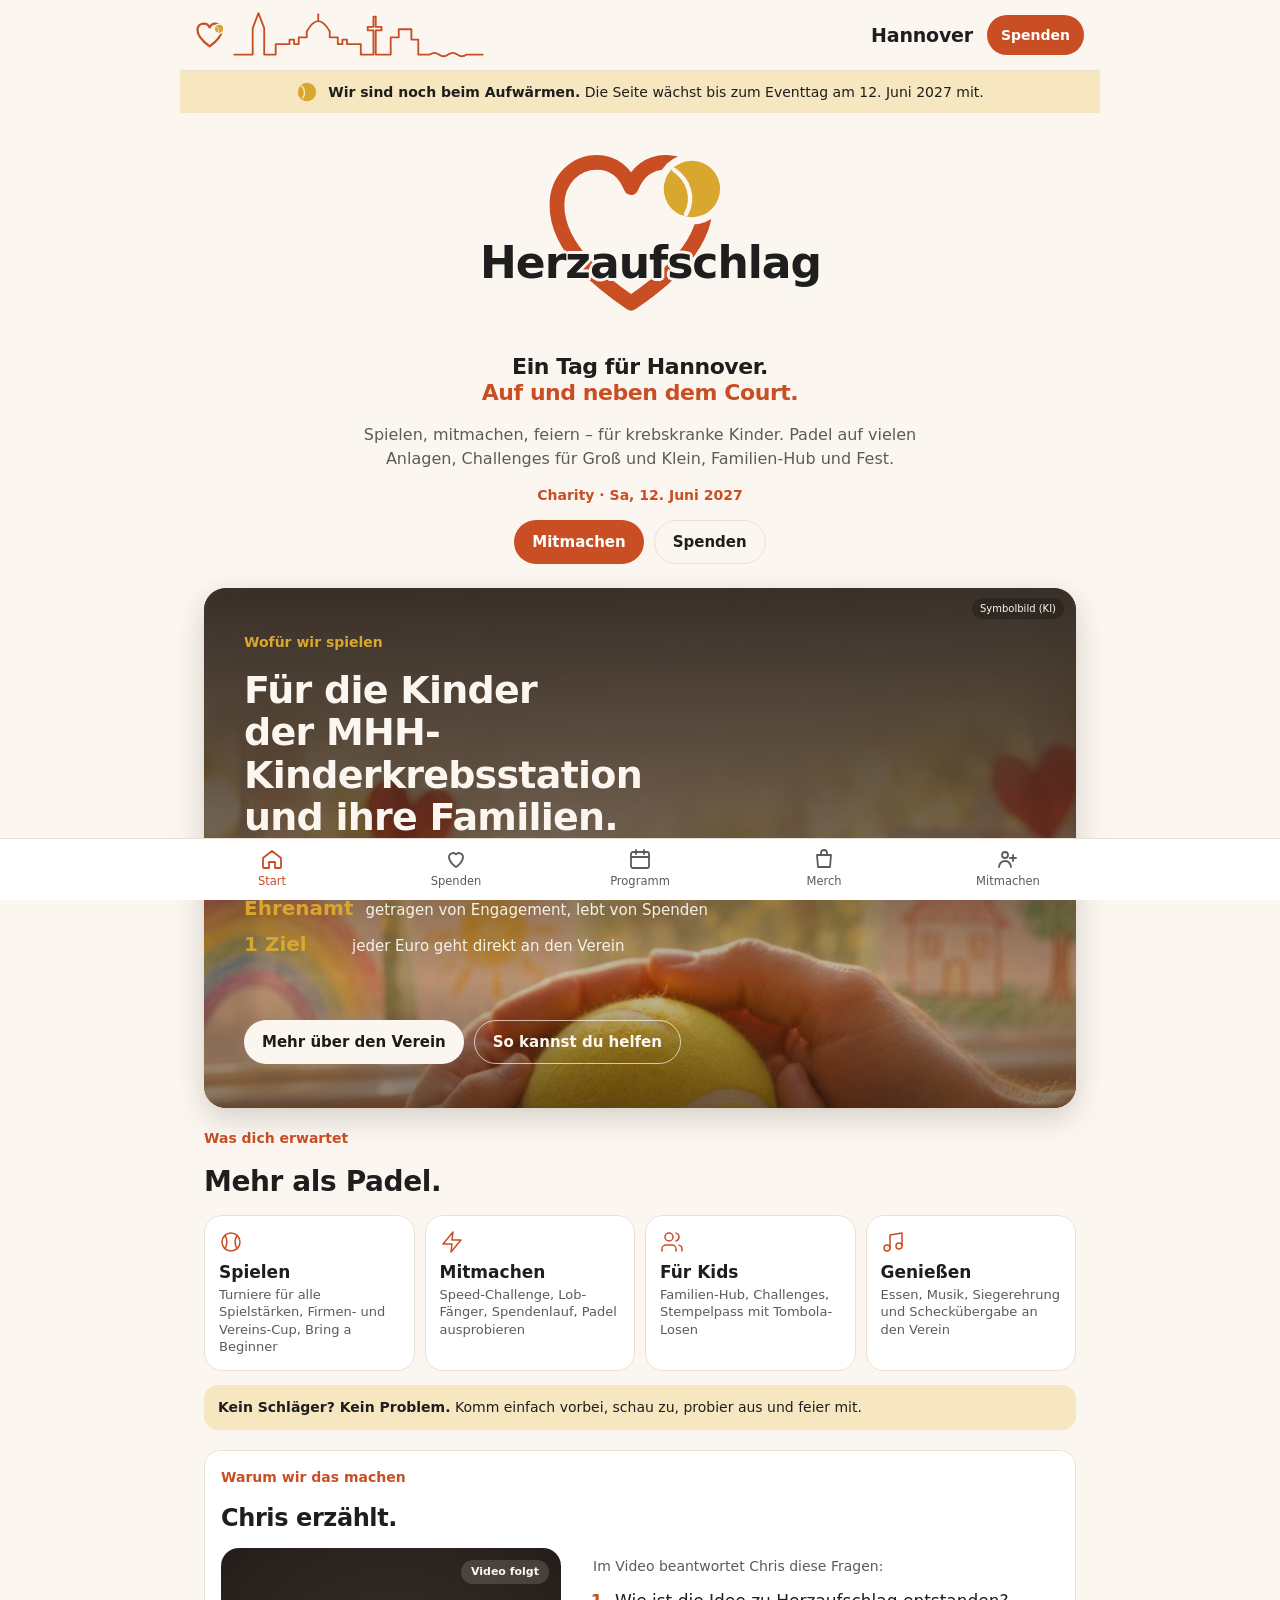
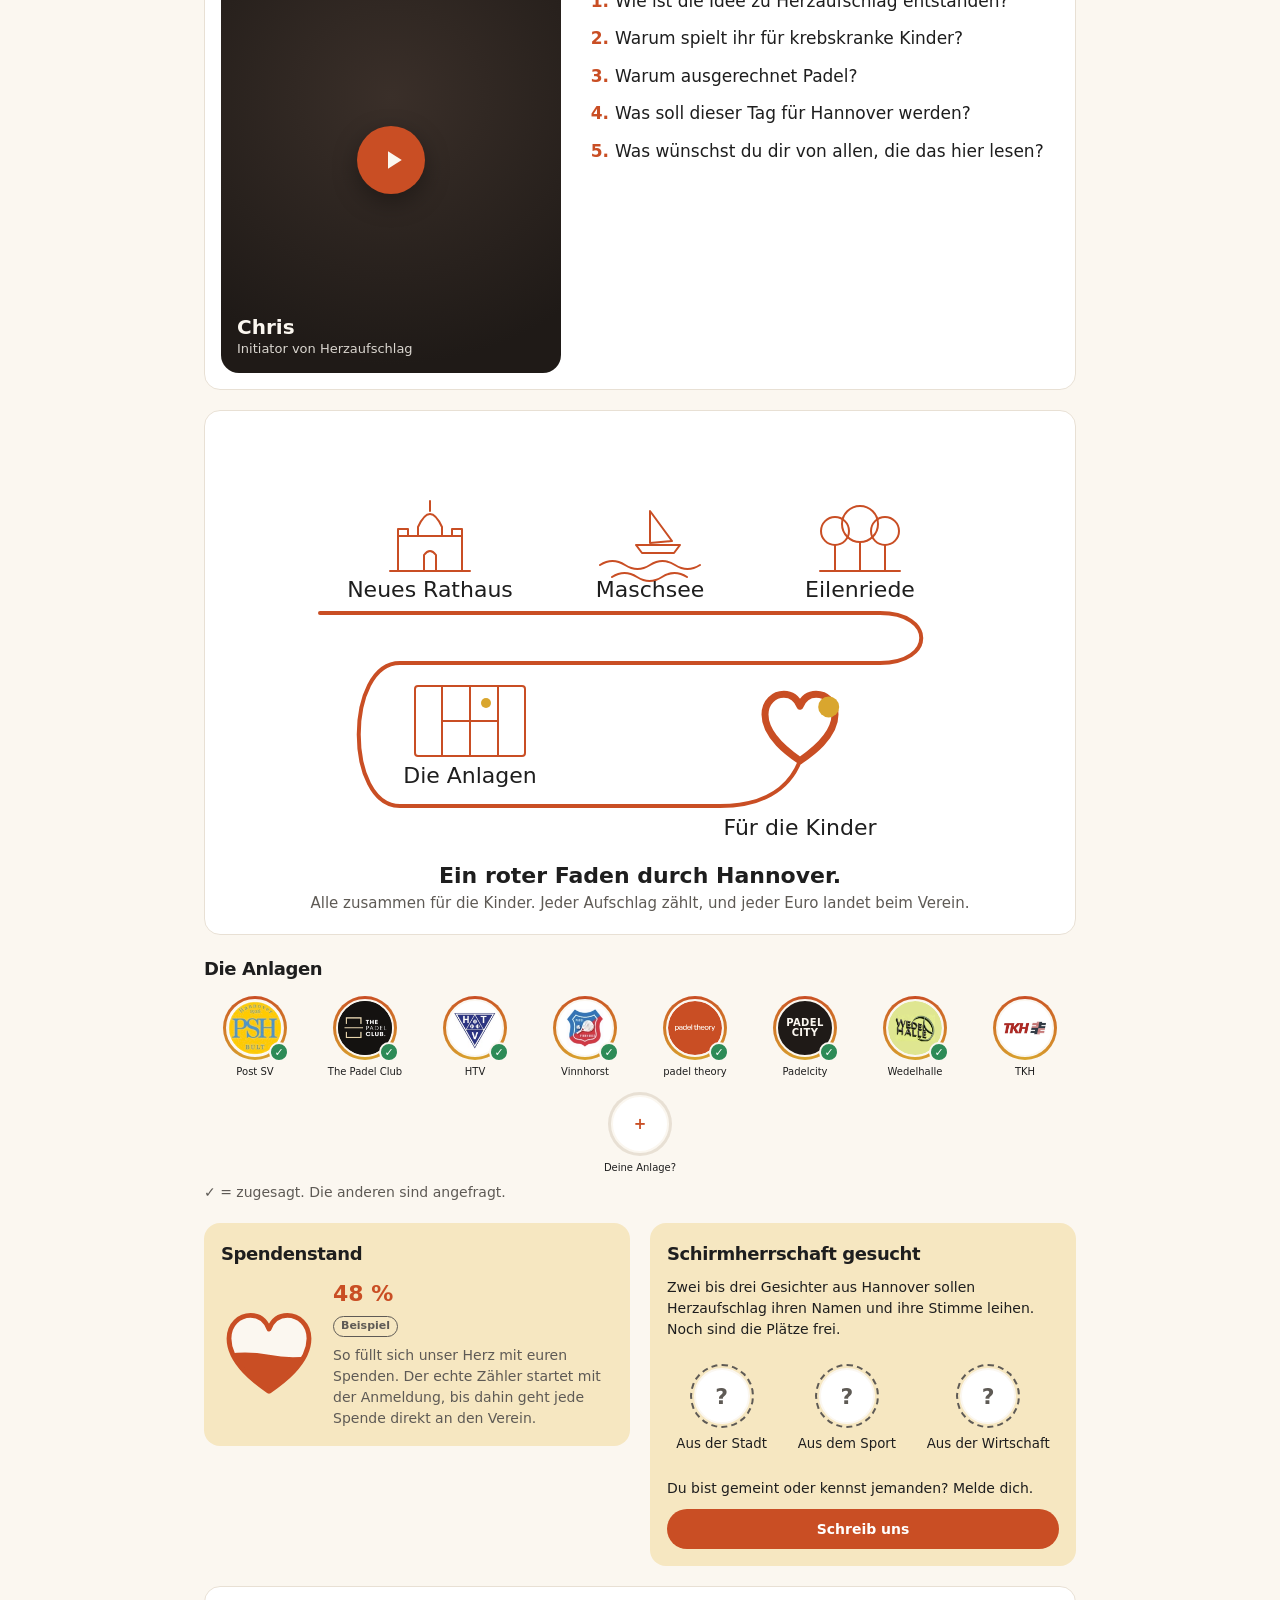
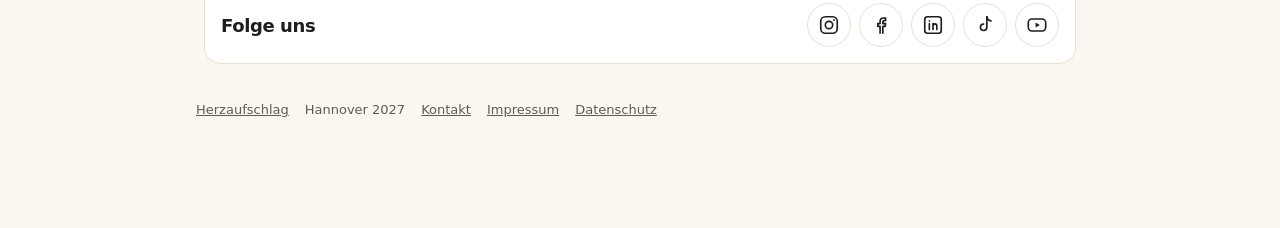
==== commit 757a00f5: "Termin 12. Juni 2027 eingetragen Co-Authored-By: Claude Opus 5.5 <noreply@anthropic.com> Claude-Sess" ====
--- a/hannover/index.html
+++ b/hannover/index.html
@@ -5,7 +5,7 @@
 <meta name="robots" content="noindex, nofollow">
 <meta name="viewport" content="width=device-width, initial-scale=1">
 <title>Herzaufschlag Hannover 2027</title>
-<meta name="description" content="Herzaufschlag: Ein Tag für Hannover. Auf und neben dem Court. Spielen, mitmachen, feiern für den Verein für krebskranke Kinder Hannover.">
+<meta name="description" content="Herzaufschlag am 12. Juni 2027: Ein Tag für Hannover. Auf und neben dem Court. Spielen, mitmachen, feiern für den Verein für krebskranke Kinder Hannover.">
 <link rel="icon" href="../assets/logo.svg" type="image/svg+xml">
 <link rel="manifest" href="/manifest.json">
 <link rel="apple-touch-icon" href="/assets/icons/apple-touch-icon.png">
@@ -17,7 +17,7 @@
 <meta property="og:type" content="website">
 <meta property="og:site_name" content="Herzaufschlag">
 <meta property="og:title" content="Herzaufschlag Hannover 2027">
-<meta property="og:description" content="Ein Tag für Hannover. Auf und neben dem Court. Padel, Mitmach-Challenges, Familienprogramm und Fest für den Verein für krebskranke Kinder Hannover.">
+<meta property="og:description" content="12. Juni 2027 – Ein Tag für Hannover. Auf und neben dem Court. Padel, Mitmach-Challenges, Familienprogramm und Fest für den Verein für krebskranke Kinder Hannover.">
 <meta property="og:url" content="http://herzaufschlag.de/hannover/">
 <meta property="og:image" content="http://herzaufschlag.de/assets/og-image.png">
 <meta property="og:image:width" content="1200">
@@ -36,7 +36,7 @@
   </header>
   <div class="notice" role="status">
     <svg viewBox="0 0 24 24" aria-hidden="true"><circle cx="12" cy="12" r="10" fill="var(--gold)"/><path d="M6 5.5c3.5 2.5 4.5 8.5 1.5 13" fill="none" stroke="var(--gold-soft)" stroke-width="1.6" stroke-linecap="round"/></svg>
-    <span><b>Wir sind noch beim Aufwärmen.</b> Die Seite wächst bis zum Eventtag 2027 mit.</span>
+    <span><b>Wir sind noch beim Aufwärmen.</b> Die Seite wächst bis zum Eventtag am 12. Juni 2027 mit.</span>
   </div>
 
   <main>
@@ -49,7 +49,7 @@
         </div>
         <p class="claim">Ein Tag für Hannover.<br><span>Auf und neben dem Court.</span></p>
         <p class="muted">Spielen, mitmachen, feiern – für krebskranke Kinder. Padel auf vielen Anlagen, Challenges für Groß und Klein, Familien-Hub und Fest.</p>
-        <p class="tagline">Charity · Sommer 2027</p>
+        <p class="tagline">Charity · Sa, 12. Juni 2027</p>
         <div class="actions">
           <a class="btn btn-primary" href="#mitmachen">Mitmachen</a>
           <a class="btn btn-ghost" href="#spenden">Spenden</a>
@@ -344,7 +344,7 @@
       </div>
       <div class="card" id="card-mitspielen">
         <h3>Mitspielen</h3>
-        <p class="small muted">Die Anmeldung öffnet im Sommer 2027. Trag dich ein, dann melden wir uns.</p>
+        <p class="small muted">Die Anmeldung öffnet Anfang 2027. Trag dich ein, dann melden wir uns.</p>
         <form class="form" id="notify">
           <div><label for="n-name">Name</label><input id="n-name" autocomplete="name"></div>
           <div><label for="n-mail">E-Mail</label><input id="n-mail" type="email" autocomplete="email" required></div>
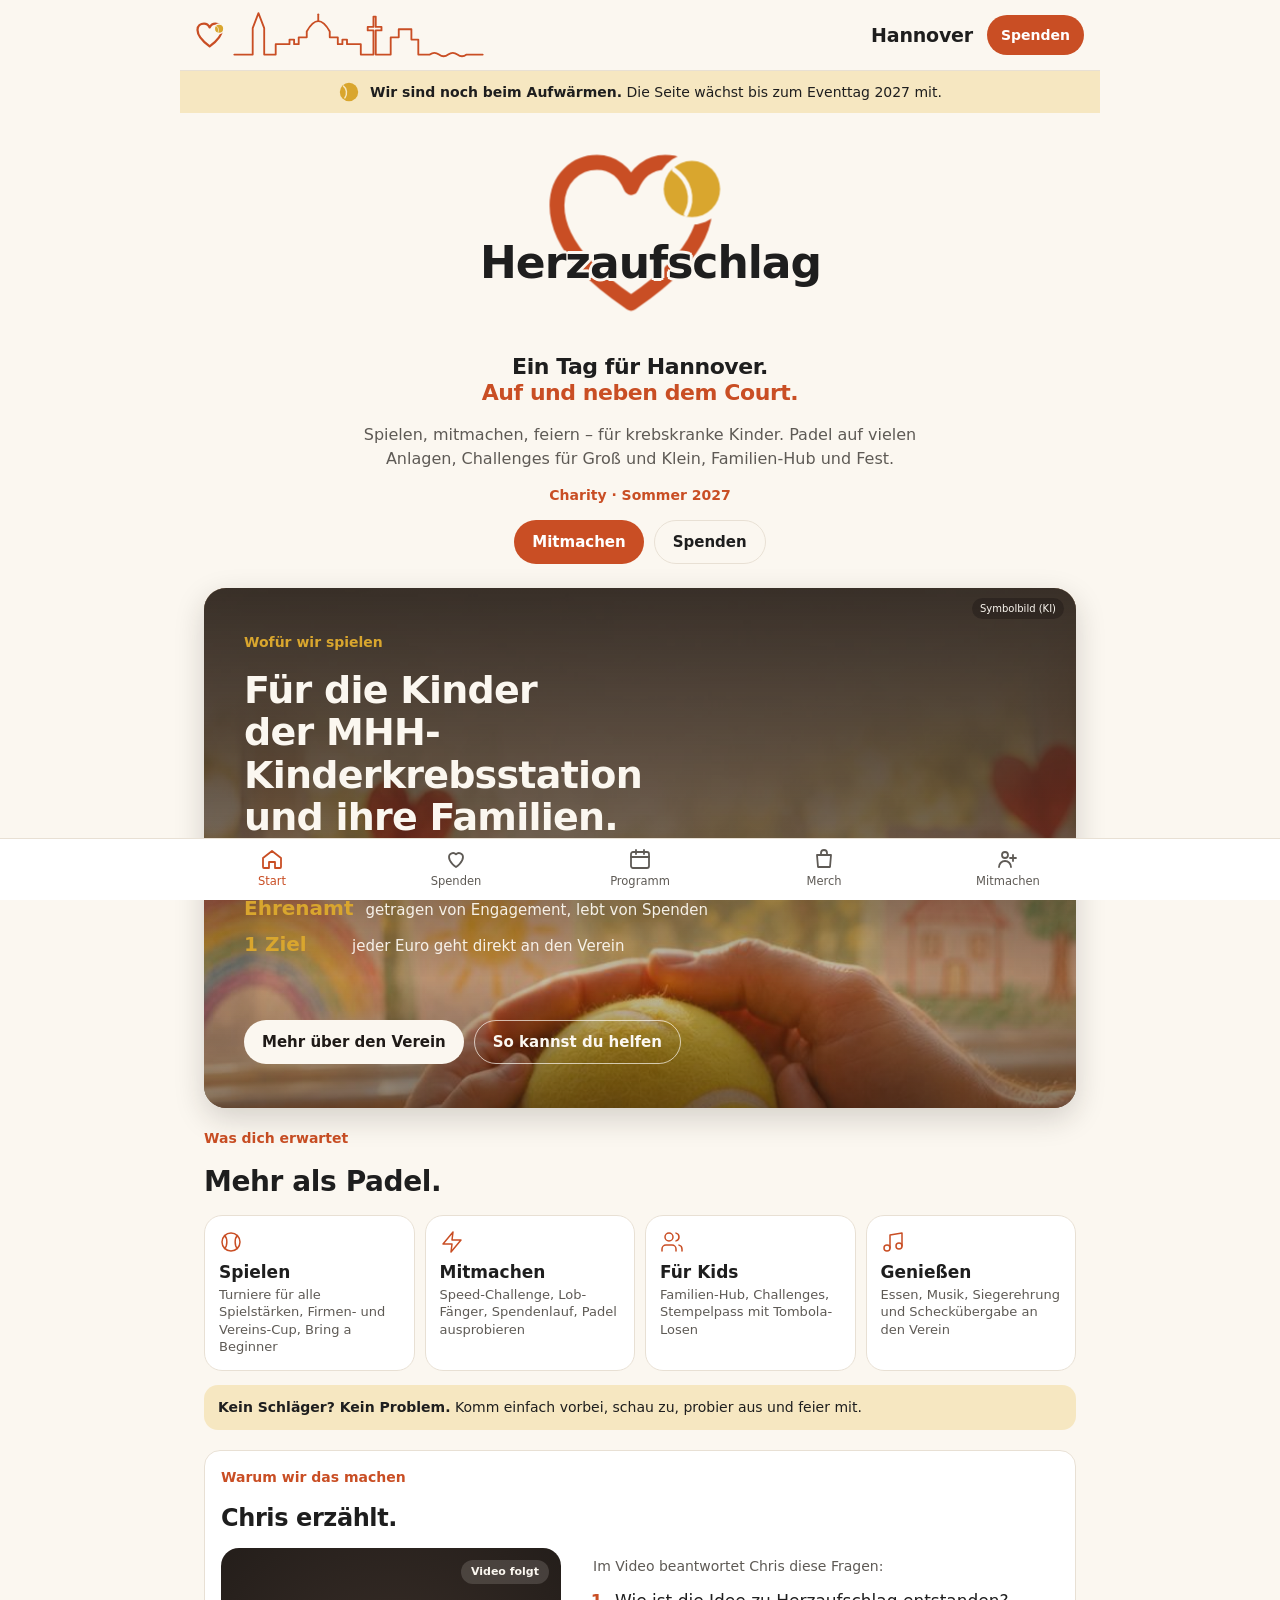
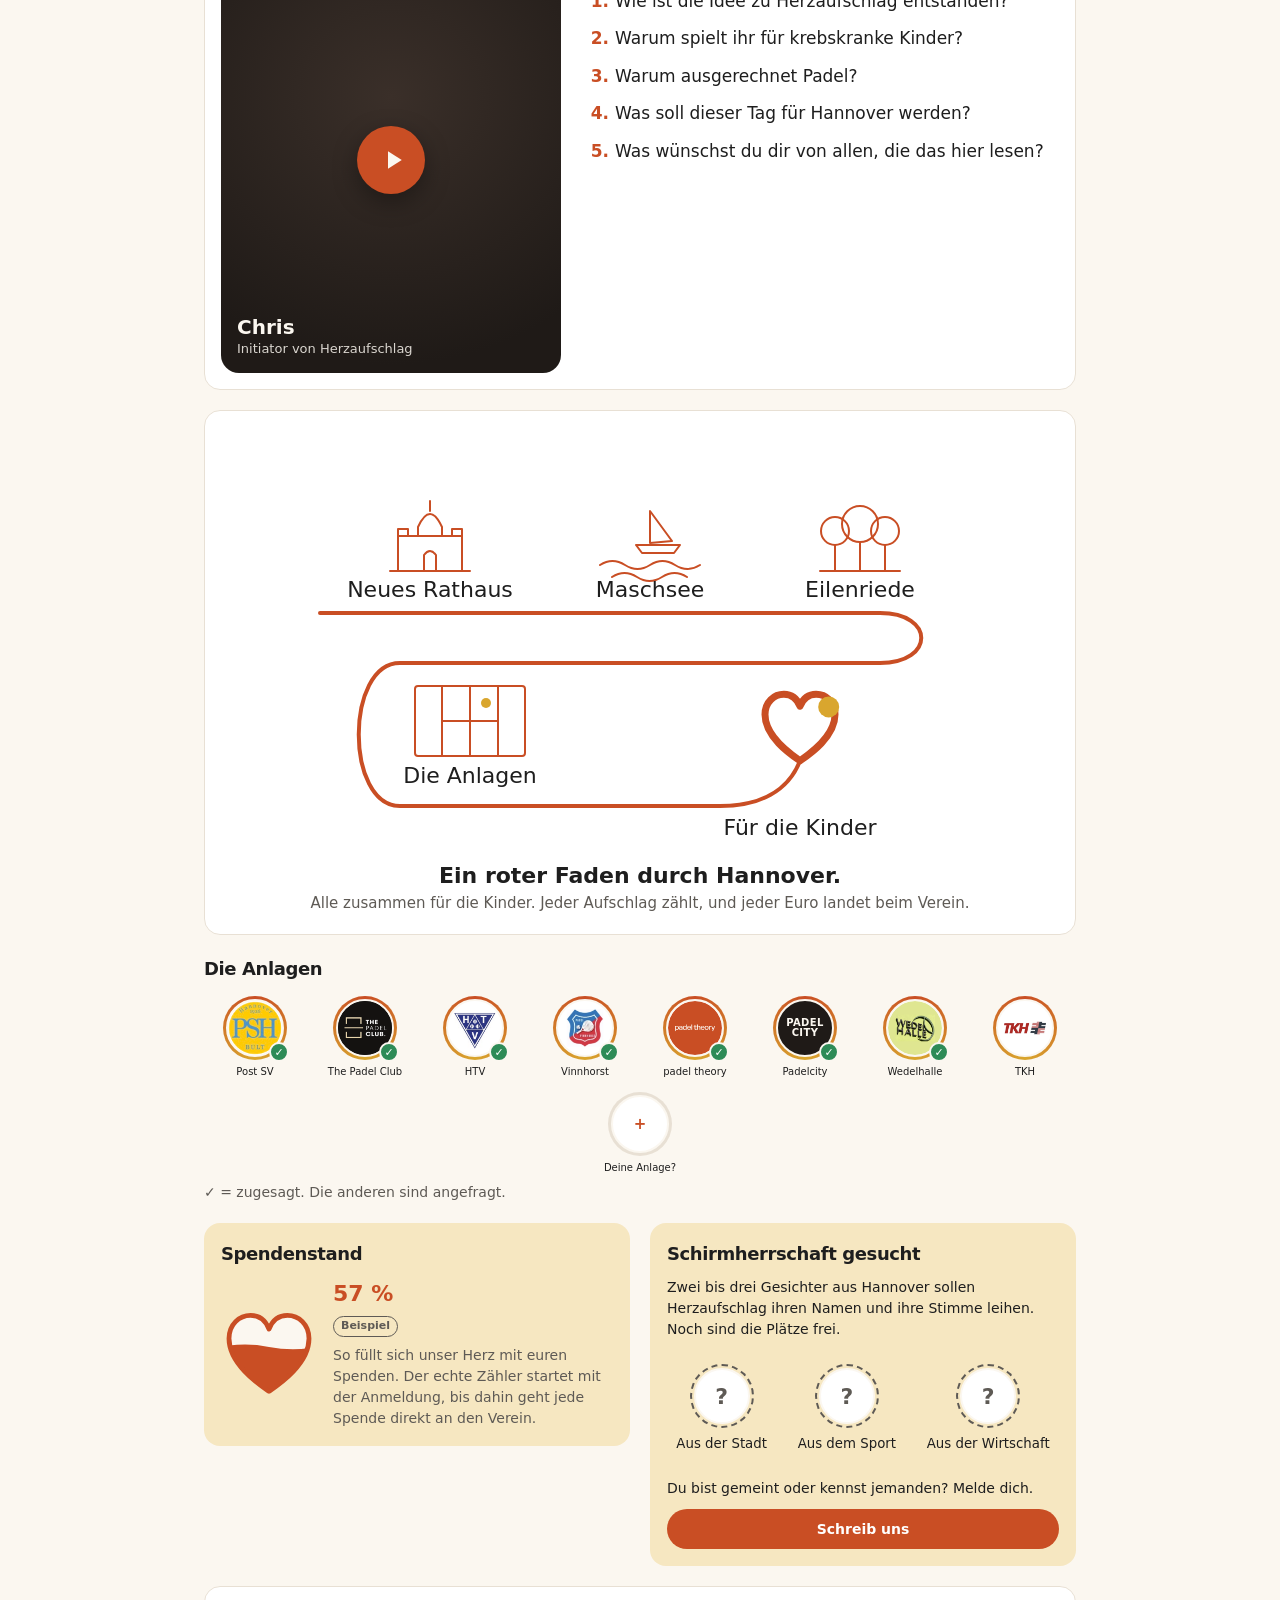
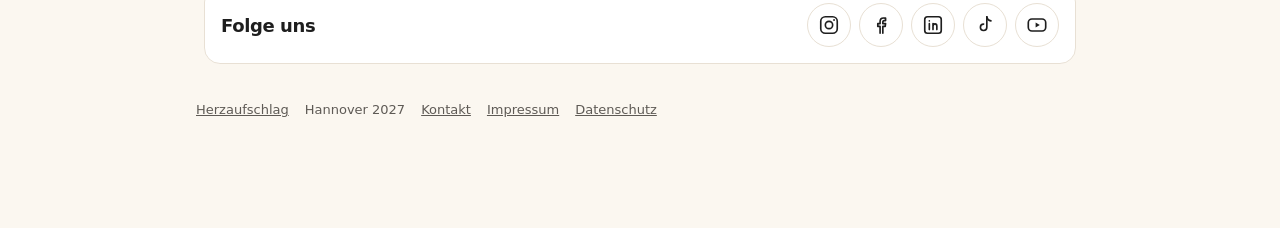
==== commit 98881db2: "Termin wieder offen: Sommer 2027 Co-Authored-By: Claude Opus 5.5 <noreply@anthropic.com> Claude-Sess" ====
--- a/hannover/index.html
+++ b/hannover/index.html
@@ -5,7 +5,7 @@
 <meta name="robots" content="noindex, nofollow">
 <meta name="viewport" content="width=device-width, initial-scale=1">
 <title>Herzaufschlag Hannover 2027</title>
-<meta name="description" content="Herzaufschlag am 12. Juni 2027: Ein Tag für Hannover. Auf und neben dem Court. Spielen, mitmachen, feiern für den Verein für krebskranke Kinder Hannover.">
+<meta name="description" content="Herzaufschlag: Ein Tag für Hannover. Auf und neben dem Court. Spielen, mitmachen, feiern für den Verein für krebskranke Kinder Hannover.">
 <link rel="icon" href="../assets/logo.svg" type="image/svg+xml">
 <link rel="manifest" href="/manifest.json">
 <link rel="apple-touch-icon" href="/assets/icons/apple-touch-icon.png">
@@ -17,7 +17,7 @@
 <meta property="og:type" content="website">
 <meta property="og:site_name" content="Herzaufschlag">
 <meta property="og:title" content="Herzaufschlag Hannover 2027">
-<meta property="og:description" content="12. Juni 2027 – Ein Tag für Hannover. Auf und neben dem Court. Padel, Mitmach-Challenges, Familienprogramm und Fest für den Verein für krebskranke Kinder Hannover.">
+<meta property="og:description" content="Ein Tag für Hannover. Auf und neben dem Court. Padel, Mitmach-Challenges, Familienprogramm und Fest für den Verein für krebskranke Kinder Hannover.">
 <meta property="og:url" content="http://herzaufschlag.de/hannover/">
 <meta property="og:image" content="http://herzaufschlag.de/assets/og-image.png">
 <meta property="og:image:width" content="1200">
@@ -36,7 +36,7 @@
   </header>
   <div class="notice" role="status">
     <svg viewBox="0 0 24 24" aria-hidden="true"><circle cx="12" cy="12" r="10" fill="var(--gold)"/><path d="M6 5.5c3.5 2.5 4.5 8.5 1.5 13" fill="none" stroke="var(--gold-soft)" stroke-width="1.6" stroke-linecap="round"/></svg>
-    <span><b>Wir sind noch beim Aufwärmen.</b> Die Seite wächst bis zum Eventtag am 12. Juni 2027 mit.</span>
+    <span><b>Wir sind noch beim Aufwärmen.</b> Die Seite wächst bis zum Eventtag 2027 mit.</span>
   </div>
 
   <main>
@@ -49,7 +49,7 @@
         </div>
         <p class="claim">Ein Tag für Hannover.<br><span>Auf und neben dem Court.</span></p>
         <p class="muted">Spielen, mitmachen, feiern – für krebskranke Kinder. Padel auf vielen Anlagen, Challenges für Groß und Klein, Familien-Hub und Fest.</p>
-        <p class="tagline">Charity · Sa, 12. Juni 2027</p>
+        <p class="tagline">Charity · Sommer 2027</p>
         <div class="actions">
           <a class="btn btn-primary" href="#mitmachen">Mitmachen</a>
           <a class="btn btn-ghost" href="#spenden">Spenden</a>
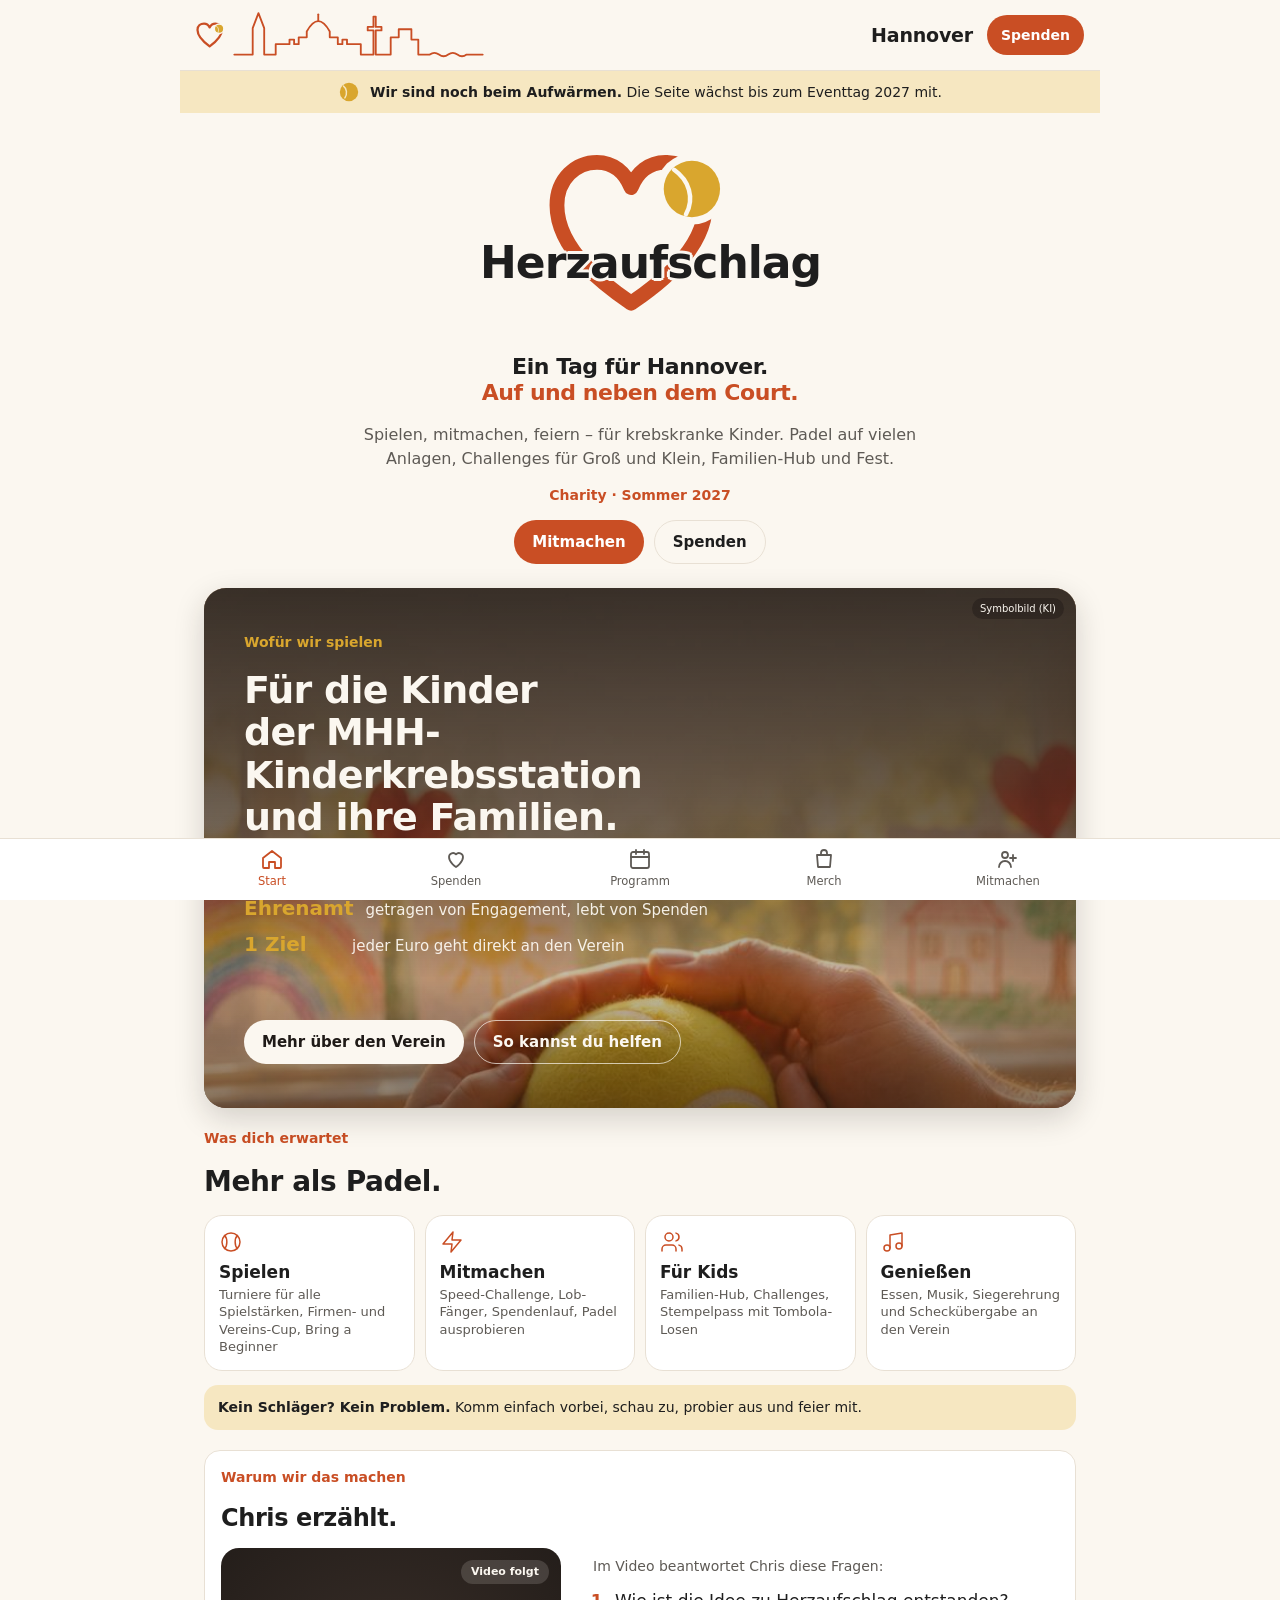
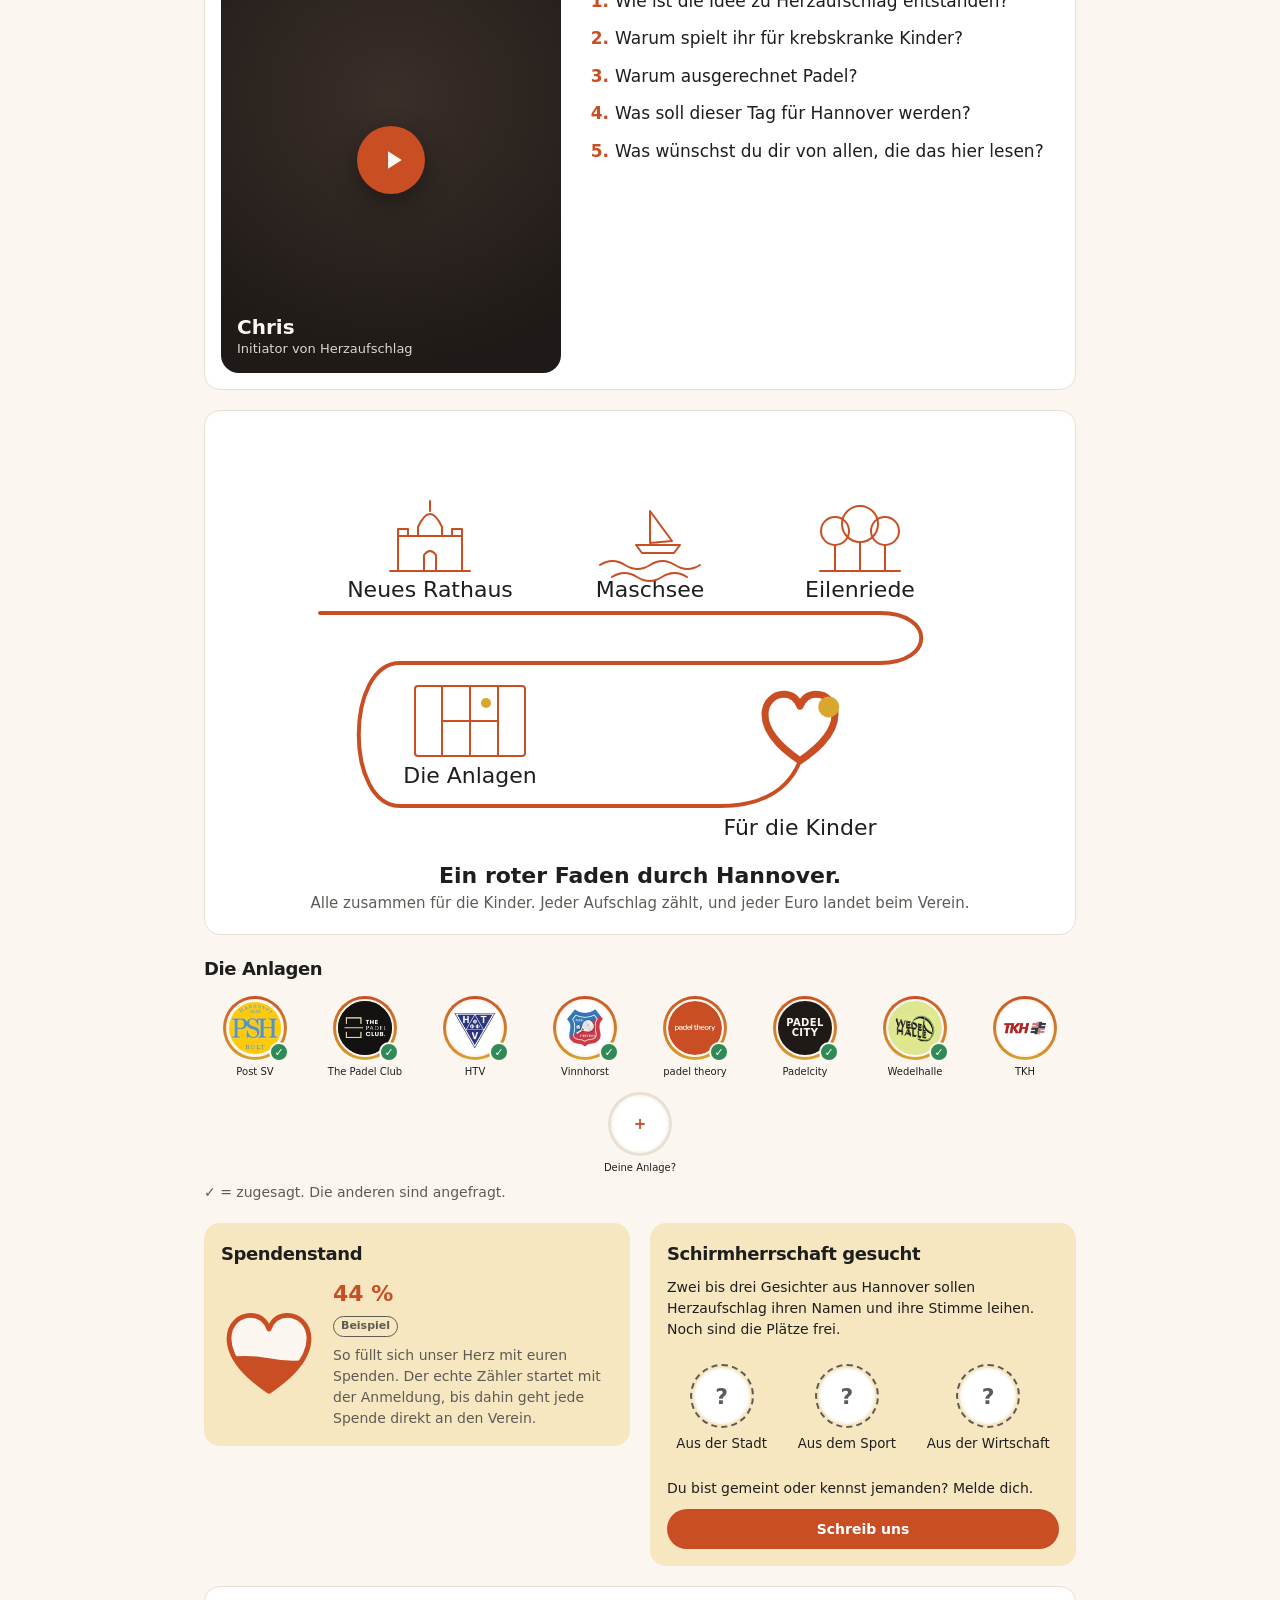
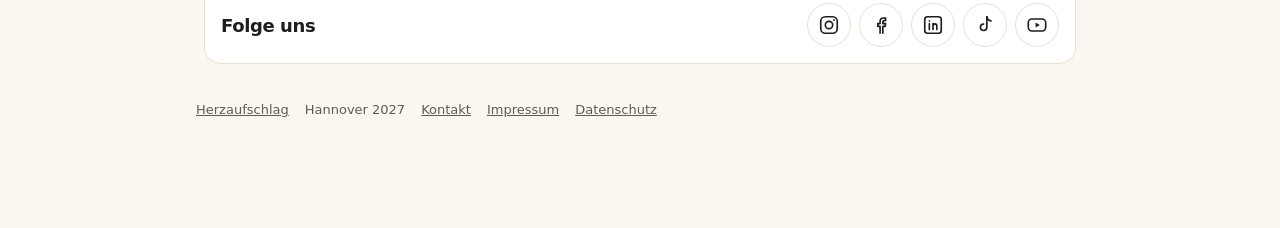
==== commit 985fc620: "Sachspenden: Abholung im Formular, Eintrag unter Spenden - Formular „Sachspende anbieten“: Auswahl „" ====
--- a/hannover/index.html
+++ b/hannover/index.html
@@ -204,9 +204,11 @@
           <li class="row"><span class="dot">€</span><div><b>Startgeld</b><p class="muted small">Wer mitspielt, unterstützt mit dem Startgeld den Verein.</p></div></li>
           <li class="row"><span class="dot"><svg class="ico" aria-hidden="true"><use href="#i-heart"/></svg></span><div><b>Vor Ort spenden</b><p class="muted small">Spendenboxen auf allen Anlagen, Tombola und Versteigerung.</p></div></li>
           <li class="row"><span class="dot">M</span><div><b>Merch kaufen</b><p class="muted small">Der Erlös aus Shirts, Bällen und Tassen geht an den Verein.</p></div></li>
+          <li class="row"><span class="dot"><svg class="ico" aria-hidden="true"><use href="#i-gift"/></svg></span><div><b>Sachspende</b><p class="muted small">Ein Preis für die Tombola oder Equipment? In der Stadt Hannover holen wir ab, ab sofort.</p></div></li>
           <li class="row"><span class="dot">S</span><div><b>Sponsor werden</b><p class="muted small">Für Unternehmen: Court-Patenschaft, Firmen-Cup, Logo auf Shirts.</p></div></li>
         </ul>
         <div class="actions left">
+          <a class="btn btn-ghost" href="#sachspende">Sachspende anbieten</a>
           <a class="btn btn-ghost" href="#merch">Zum Merch</a>
           <a class="btn btn-ghost" href="#mitmachen">Sponsor werden</a>
         </div>
@@ -368,10 +370,20 @@
       </div>
       <div class="card" id="card-sach">
         <h3>Sachspende anbieten</h3>
-        <p class="small">Ein Preis für die Tombola, Getränke oder etwas zu essen für den Eventtag? Sag uns kurz, was du anbieten möchtest. Wir melden uns bei dir und klären alles Weitere.</p>
+        <p class="small">Ein Preis für die Tombola, Getränke oder etwas zu essen für den Eventtag? Sag uns kurz, was du anbieten möchtest. Wir melden uns bei dir und klären alles Weitere. Auf Wunsch holen wir es ab, schon ab jetzt.</p>
         <form class="form" id="sach-form">
           <div class="chips" role="group" aria-label="Was möchtest du spenden?"><button type="button" class="chip pick sach-pick" aria-pressed="false">Tombola-Preis</button><button type="button" class="chip pick sach-pick" aria-pressed="false">Gutschein</button><button type="button" class="chip pick sach-pick" aria-pressed="false">Getränke</button><button type="button" class="chip pick sach-pick" aria-pressed="false">Essen oder Kuchen</button><button type="button" class="chip pick sach-pick" aria-pressed="false">Padel-Equipment</button><button type="button" class="chip pick sach-pick" aria-pressed="false">Sonstiges</button></div>
           <div><label for="s-what">Was genau? (optional)</label><textarea id="s-what" rows="2" placeholder="z. B. 2 Kisten Wasser, Gutschein für ein Essen, Padelschläger …"></textarea></div>
+          <fieldset class="handover">
+            <legend>Wie kommt die Spende zu uns?</legend>
+            <label class="radio"><input type="radio" name="s-hand" value="bringen" checked> Ich bringe sie vorbei oder zum Eventtag mit</label>
+            <label class="radio"><input type="radio" name="s-hand" value="abholen"> Bitte abholen</label>
+          </fieldset>
+          <div class="pickup" id="s-pickup" hidden>
+            <div><label for="s-where">Stadtteil oder PLZ</label><input id="s-where" autocomplete="postal-code" placeholder="z. B. Linden oder 30449"></div>
+            <div><label for="s-when">Wann passt es? (optional)</label><input id="s-when" placeholder="z. B. noch im Dezember, abends"></div>
+            <p class="note">Wir holen ab sofort ab: in der Stadt Hannover immer, in der Region nach Absprache. Abholen können wir nur Haltbares, Essen und Kuchen bitte erst für den Eventtag anbieten. Die genaue Adresse klären wir, wenn wir uns melden.</p>
+          </div>
           <div><label for="s-name">Dein Name oder deine Firma</label><input id="s-name" autocomplete="organization"></div>
           <button class="btn btn-primary" type="submit">Sachspende anbieten</button>
           <p class="status" id="sach-status" aria-live="polite"></p>
@@ -427,7 +439,8 @@
   var views = ['start','spenden','programm','merch','mitmachen','partner'];
   function show(){
     var v = (location.hash || '#start').slice(1), target = null;
-    if (v === 'sponsor') { v = 'mitmachen'; target = 'card-sponsor'; }
+    var alias = { sponsor: 'card-sponsor', sachspende: 'card-sach' };
+    if (alias[v]) { target = alias[v]; v = 'mitmachen'; }
     if (views.indexOf(v) < 0) v = 'start';
     views.forEach(function(name){
       document.getElementById('view-' + name).classList.toggle('active', name === v);
@@ -520,13 +533,19 @@
   document.querySelectorAll('#help-form .chip.pick, #sach-form .chip.pick').forEach(function(c){c.addEventListener('click',function(){
     c.setAttribute('aria-pressed', c.getAttribute('aria-pressed')!=='true'); select(c.closest('#sach-form')?'card-sach':'card-helfen');});});
   var sf=document.getElementById('sach-form');
+  if(sf) sf.querySelectorAll('input[name="s-hand"]').forEach(function(rb){rb.addEventListener('change',function(){
+    document.getElementById('s-pickup').hidden=sf.querySelector('input[name="s-hand"]:checked').value!=='abholen';});});
   if(sf) sf.addEventListener('submit',function(e){
     e.preventDefault();
     var picks=[].map.call(sf.querySelectorAll('.chip.pick[aria-pressed="true"]'),function(c){return '- '+c.textContent;});
     var what=document.getElementById('s-what').value.trim(), name=document.getElementById('s-name').value.trim();
+    var pick=(sf.querySelector('input[name="s-hand"]:checked')||{}).value==='abholen';
+    var where=document.getElementById('s-where').value.trim(), when=document.getElementById('s-when').value.trim();
+    var hand=pick?'Übergabe: Bitte abholen'+(where?'\nStadtteil/PLZ: '+where:'')+(when?'\nWann: '+when:''):'Übergabe: Ich bringe die Spende vorbei oder zum Eventtag mit';
     var body='Hallo Herzaufschlag-Team,\n\nich möchte eine Sachspende anbieten.\n\n'
       +(picks.length?'Art:\n'+picks.join('\n')+'\n\n':'')
       +(what?'Was genau:\n'+what+'\n\n':'')
+      +hand+'\n\n'
       +'Bitte meldet euch bei mir.\n\nViele Grüße'+(name?'\n'+name:'');
     window.location.href='mailto:info@herzaufschlag.de?subject='+encodeURIComponent('Sachspende für Herzaufschlag'+(name?' – '+name:''))+'&body='+encodeURIComponent(body);
     document.getElementById('sach-status').textContent='Dein Mail-Programm öffnet sich mit deinem Angebot. Einfach absenden, danke!';
--- a/assets/style.css
+++ b/assets/style.css
@@ -370,27 +370,11 @@
 .faden.draw .st{transition:opacity .5s ease-out var(--d)}
 .faden.draw .heart{animation:beat .5s ease-out 2.9s both}
 @media (prefers-reduced-motion:reduce){.faden.pre .thread{stroke-dashoffset:0}.faden.pre .st{opacity:1}}
-
-/* Roter Faden (wachsend) */
-.faden[data-live] .thread{stroke-dasharray:none}
-.faden[data-live] .st{opacity:0;transform:translateY(6px);transition:opacity .45s ease-out,transform .45s ease-out}
-.faden[data-live] .st.on{opacity:1;transform:none}
-.faden[data-live] .st.heart.on{animation:beat .5s ease-out .2s both}
-.faden[data-live] .st path,.faden[data-live] .st circle{vector-effect:non-scaling-stroke;stroke-width:2.5}
-.faden[data-live] .st.heart path{vector-effect:none;stroke-width:10}
-.faden[data-live] text{font:500 24px var(--body)}
-.faden[data-live] .disc{fill:#fff;stroke:none}
-.faden[data-live] .disc.dark{fill:#1F1A17}
-.faden[data-live] .rim{fill:none;stroke:var(--gold);stroke-width:4}
-.faden[data-live] .st-anlage circle.rim,.faden[data-live] .st-partner circle.rim{stroke:var(--heart)}
-.faden[data-live] text.in{font:700 20px var(--display);fill:#F5F5F4}
-.faden[data-live] .ok{fill:#3F8F5A;stroke:var(--surface);stroke-width:3}
-.faden[data-live] .okv{stroke:#fff;stroke-width:3;fill:none}
-.faden[data-live] .play{fill:#fff;stroke:none;opacity:.9}
-.faden[data-live] .dash{stroke-dasharray:6 6;stroke:var(--muted)}
-.faden[data-live] .st-link{cursor:pointer}
-.faden-video{padding:0;border:0;background:#000;border-radius:16px;max-width:min(92vw,420px)}
-.faden-video::backdrop{background:rgba(0,0,0,.7)}
-.faden-video video{display:block;width:100%;max-height:85vh}
-.faden-video button{position:absolute;top:8px;right:8px;width:40px;height:40px;border-radius:50%;border:0;background:rgba(0,0,0,.5);color:#fff;font-size:24px;cursor:pointer}
-@media (prefers-reduced-motion:reduce){.faden[data-live] .st{opacity:1;transform:none}}
+/* Sachspende: Übergabe */
+.handover{border:0;margin:0;padding:0;display:flex;flex-direction:column;gap:8px}
+.handover legend{font-size:14px;font-weight:500;margin-bottom:4px;padding:0}
+.radio{display:flex;align-items:center;gap:8px;font-weight:400;font-size:15px}
+.radio input{width:20px;height:20px;min-height:0;accent-color:var(--heart);margin:0}
+.pickup{display:flex;flex-direction:column;gap:10px}
+.pickup[hidden]{display:none}
+#card-sach{scroll-margin-top:72px}
